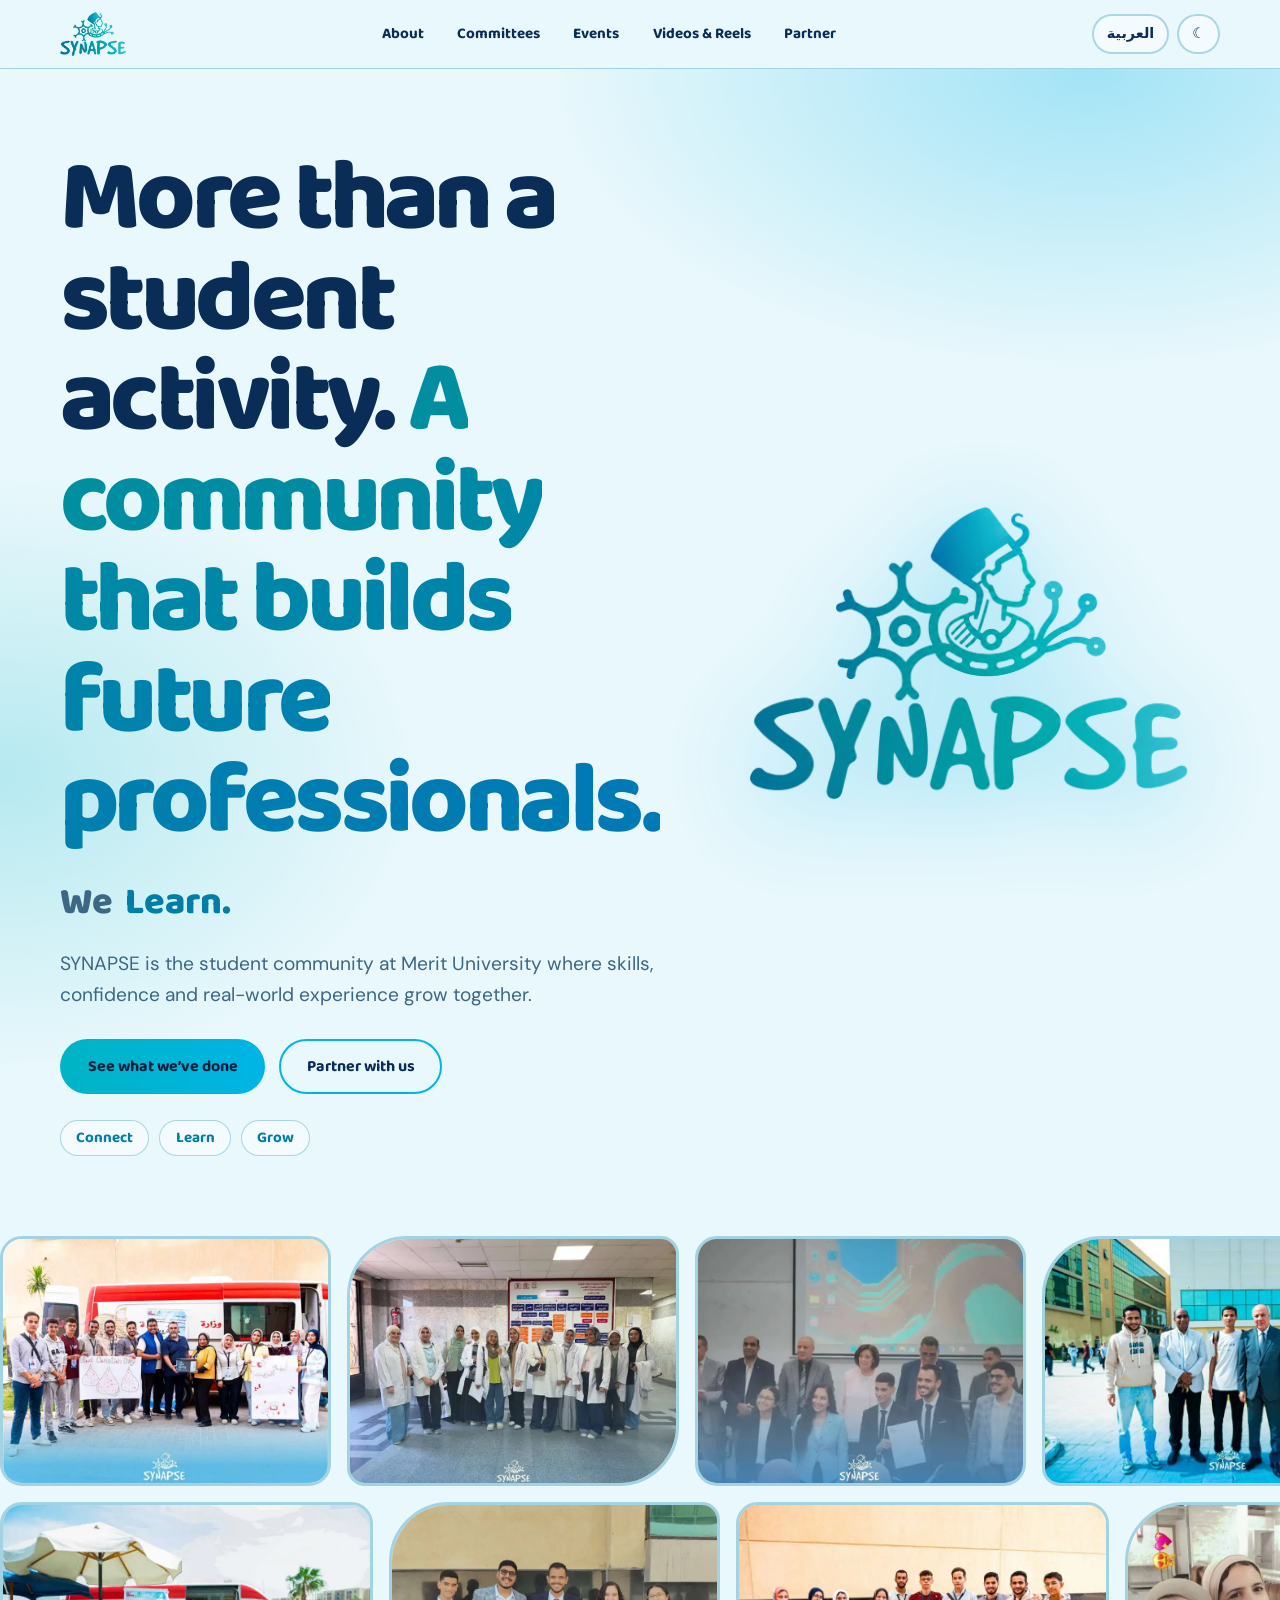
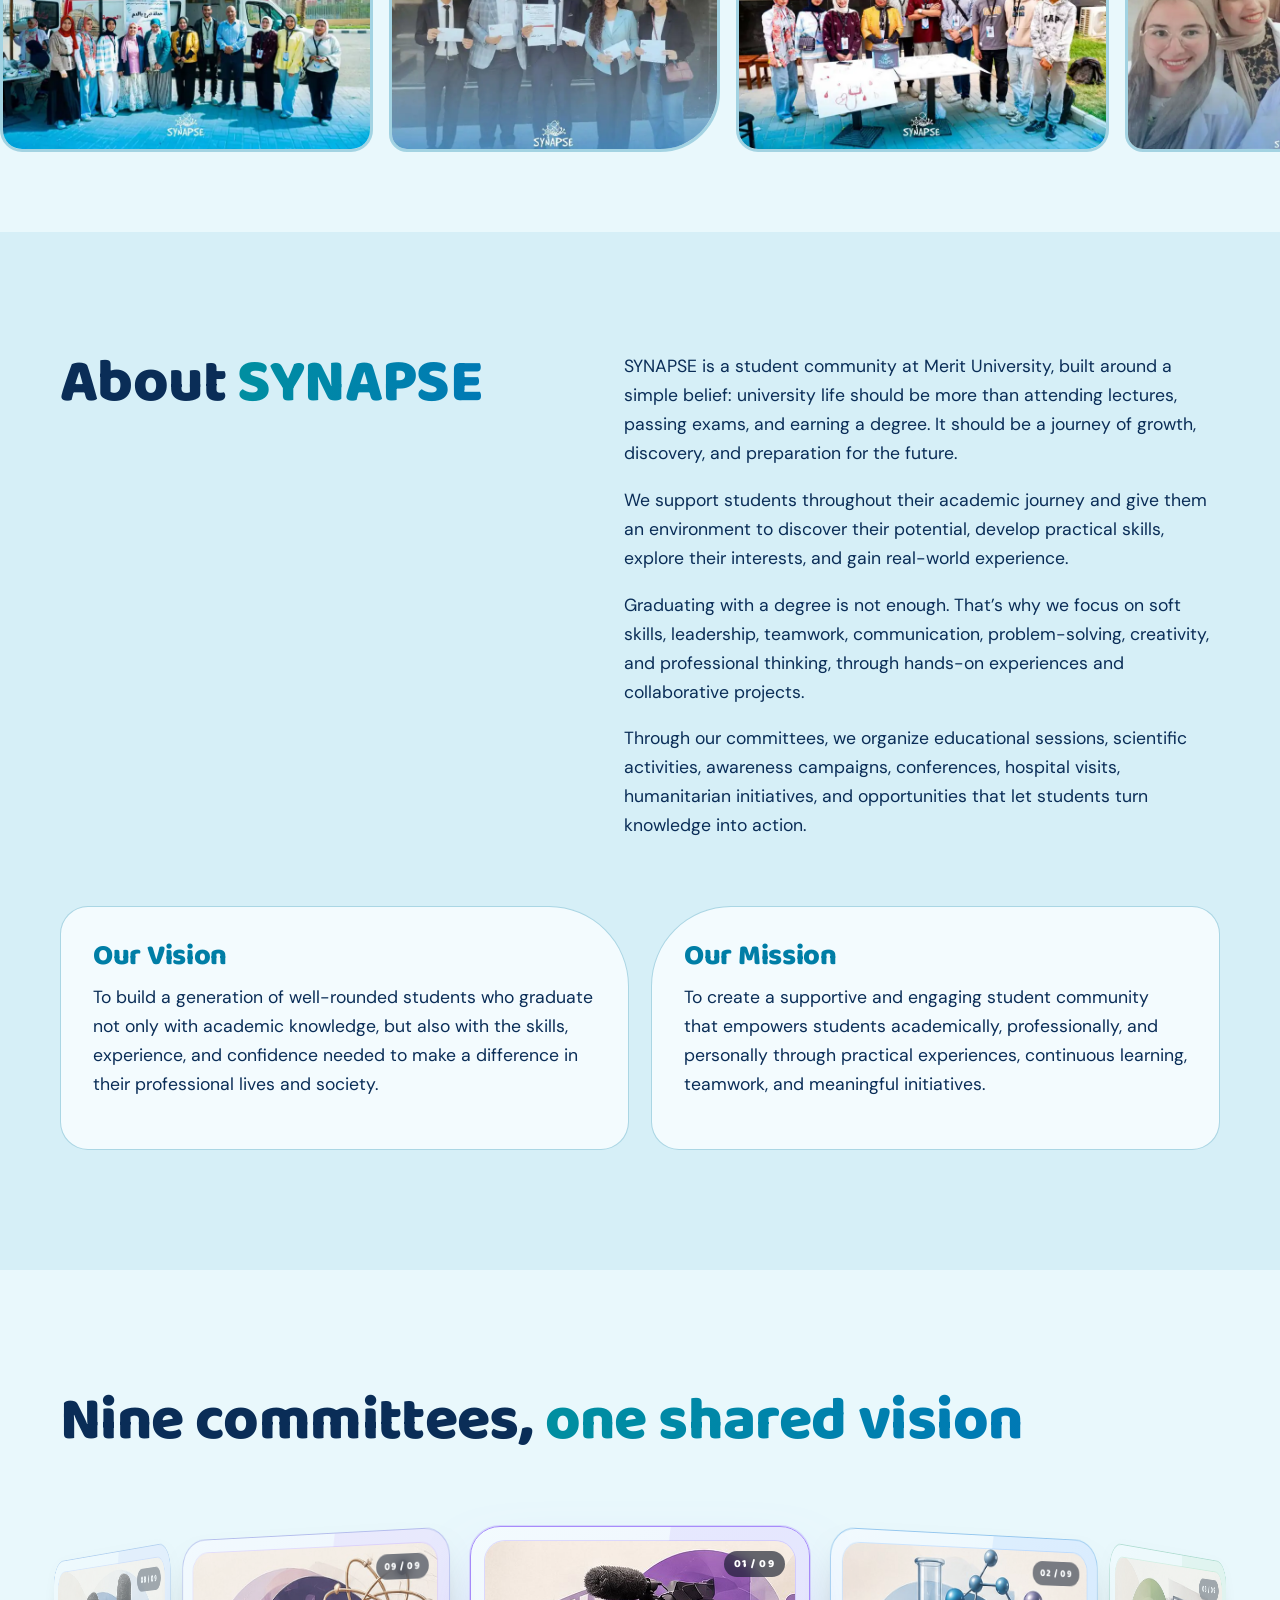
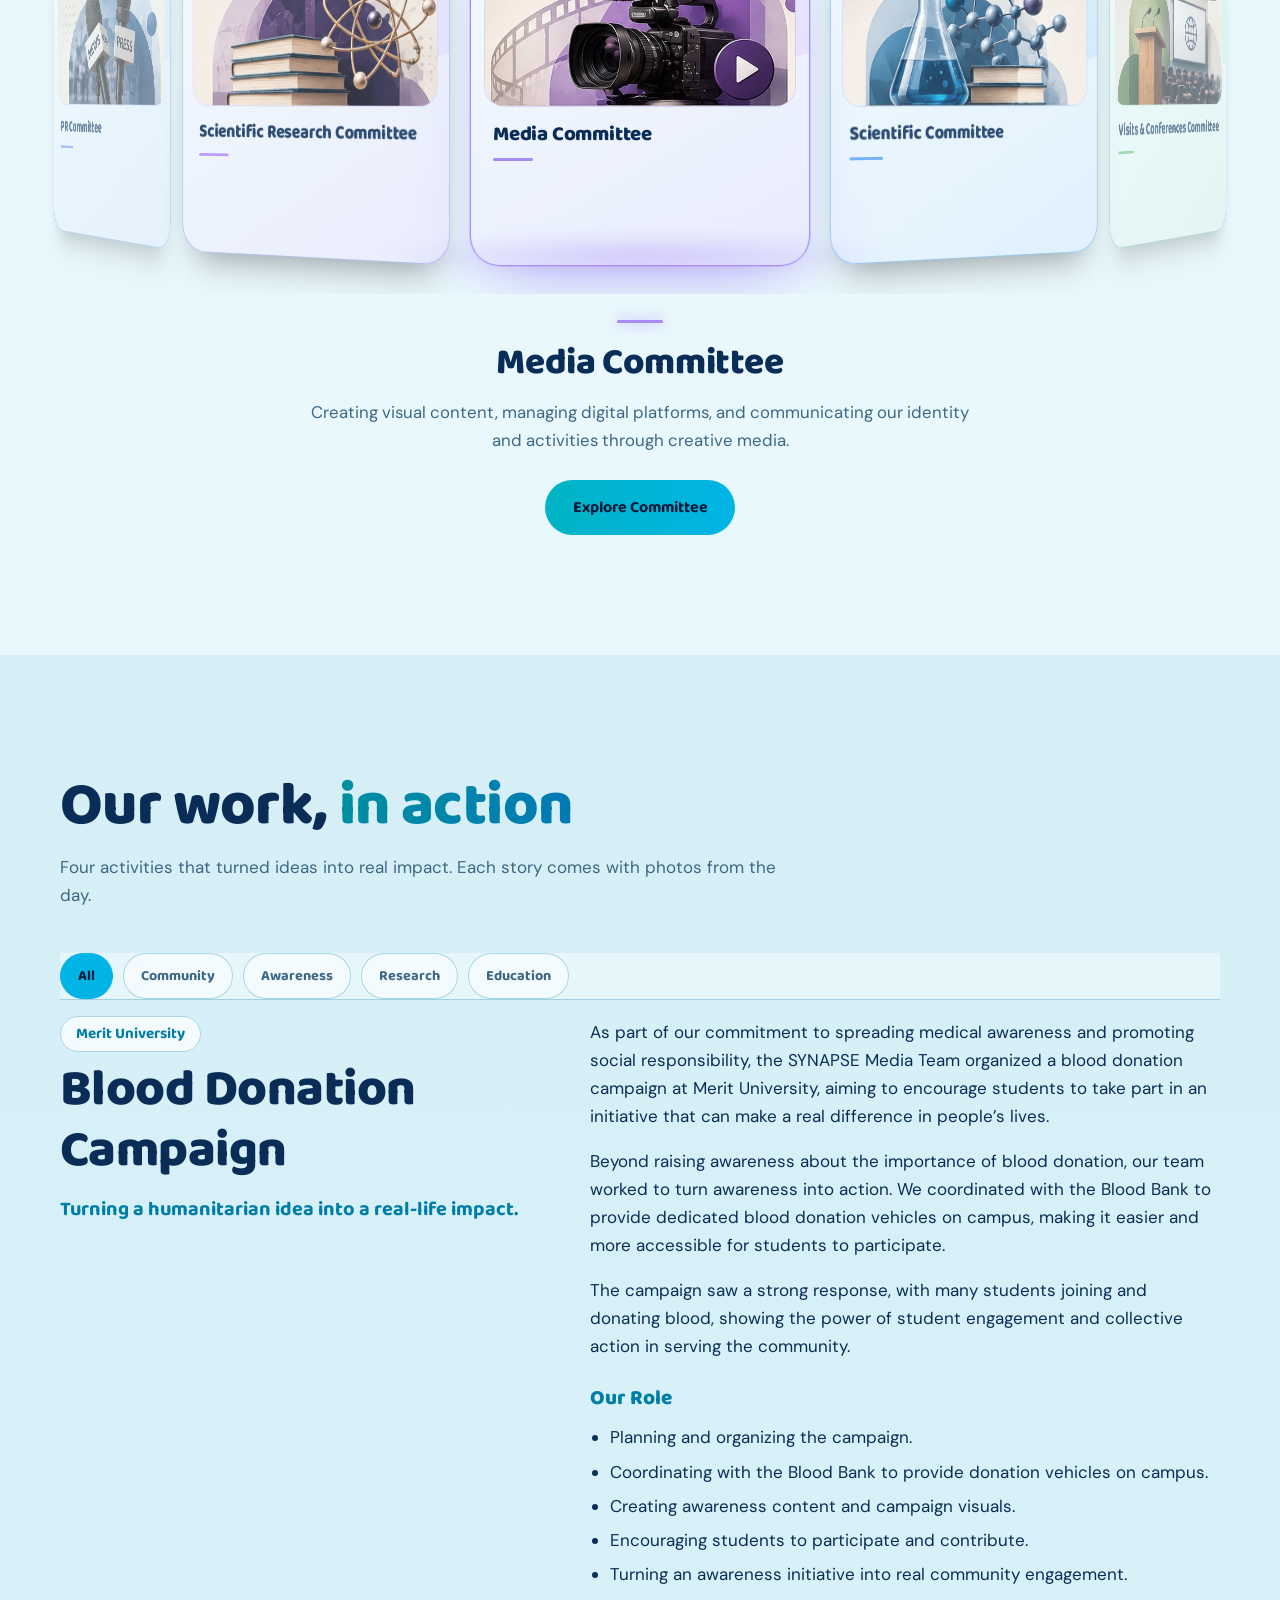
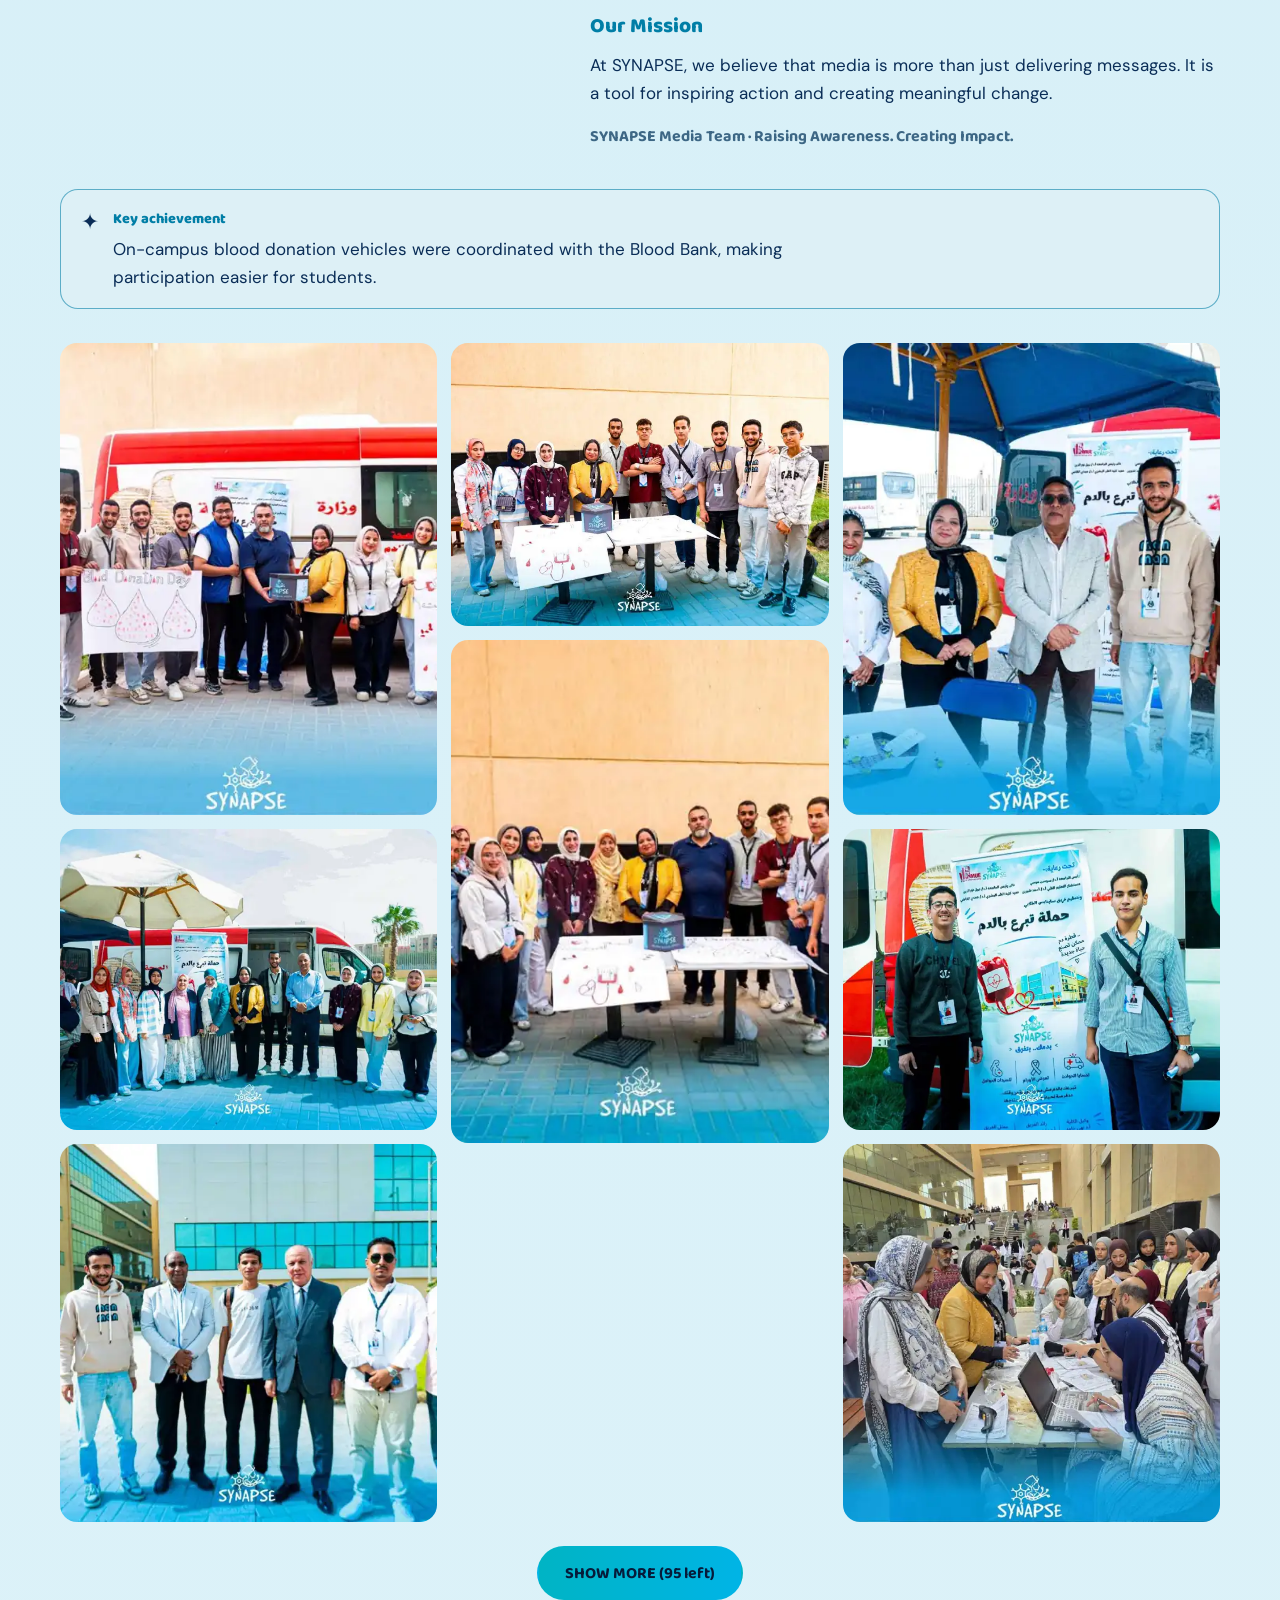
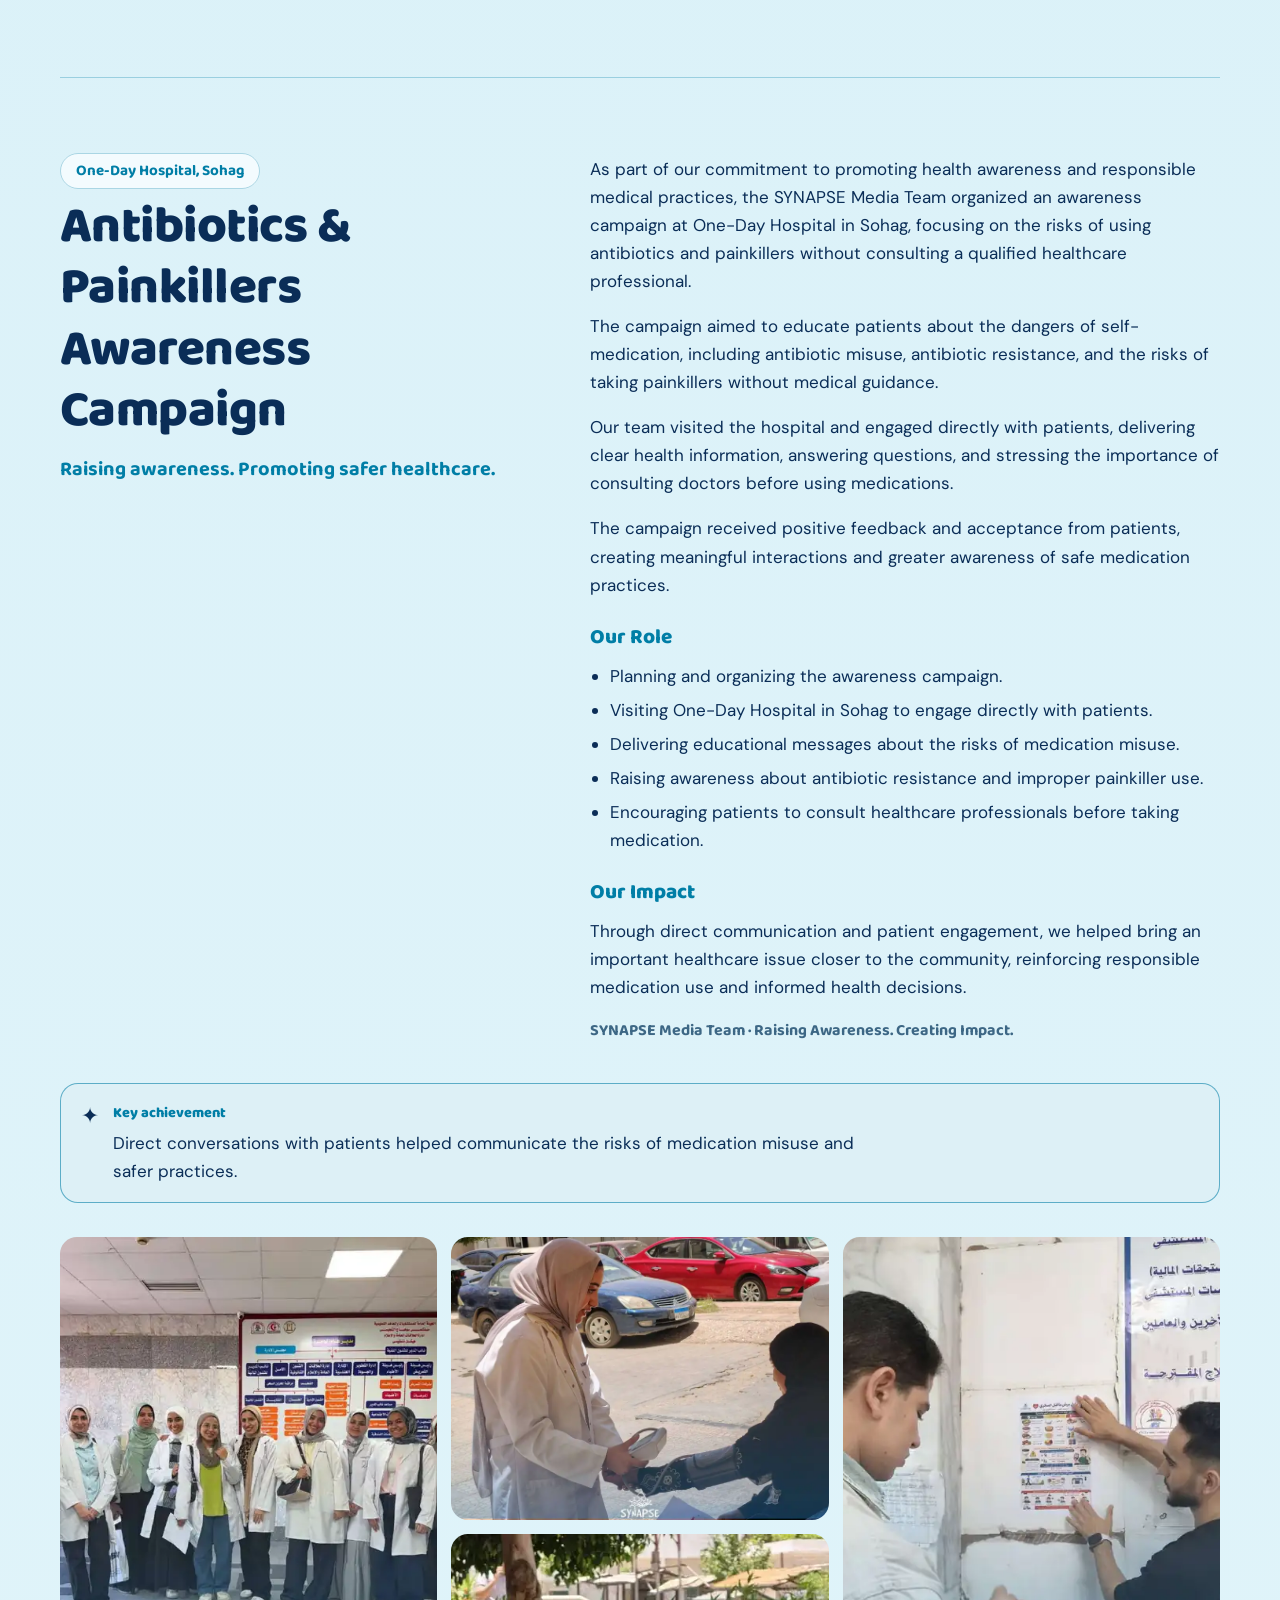
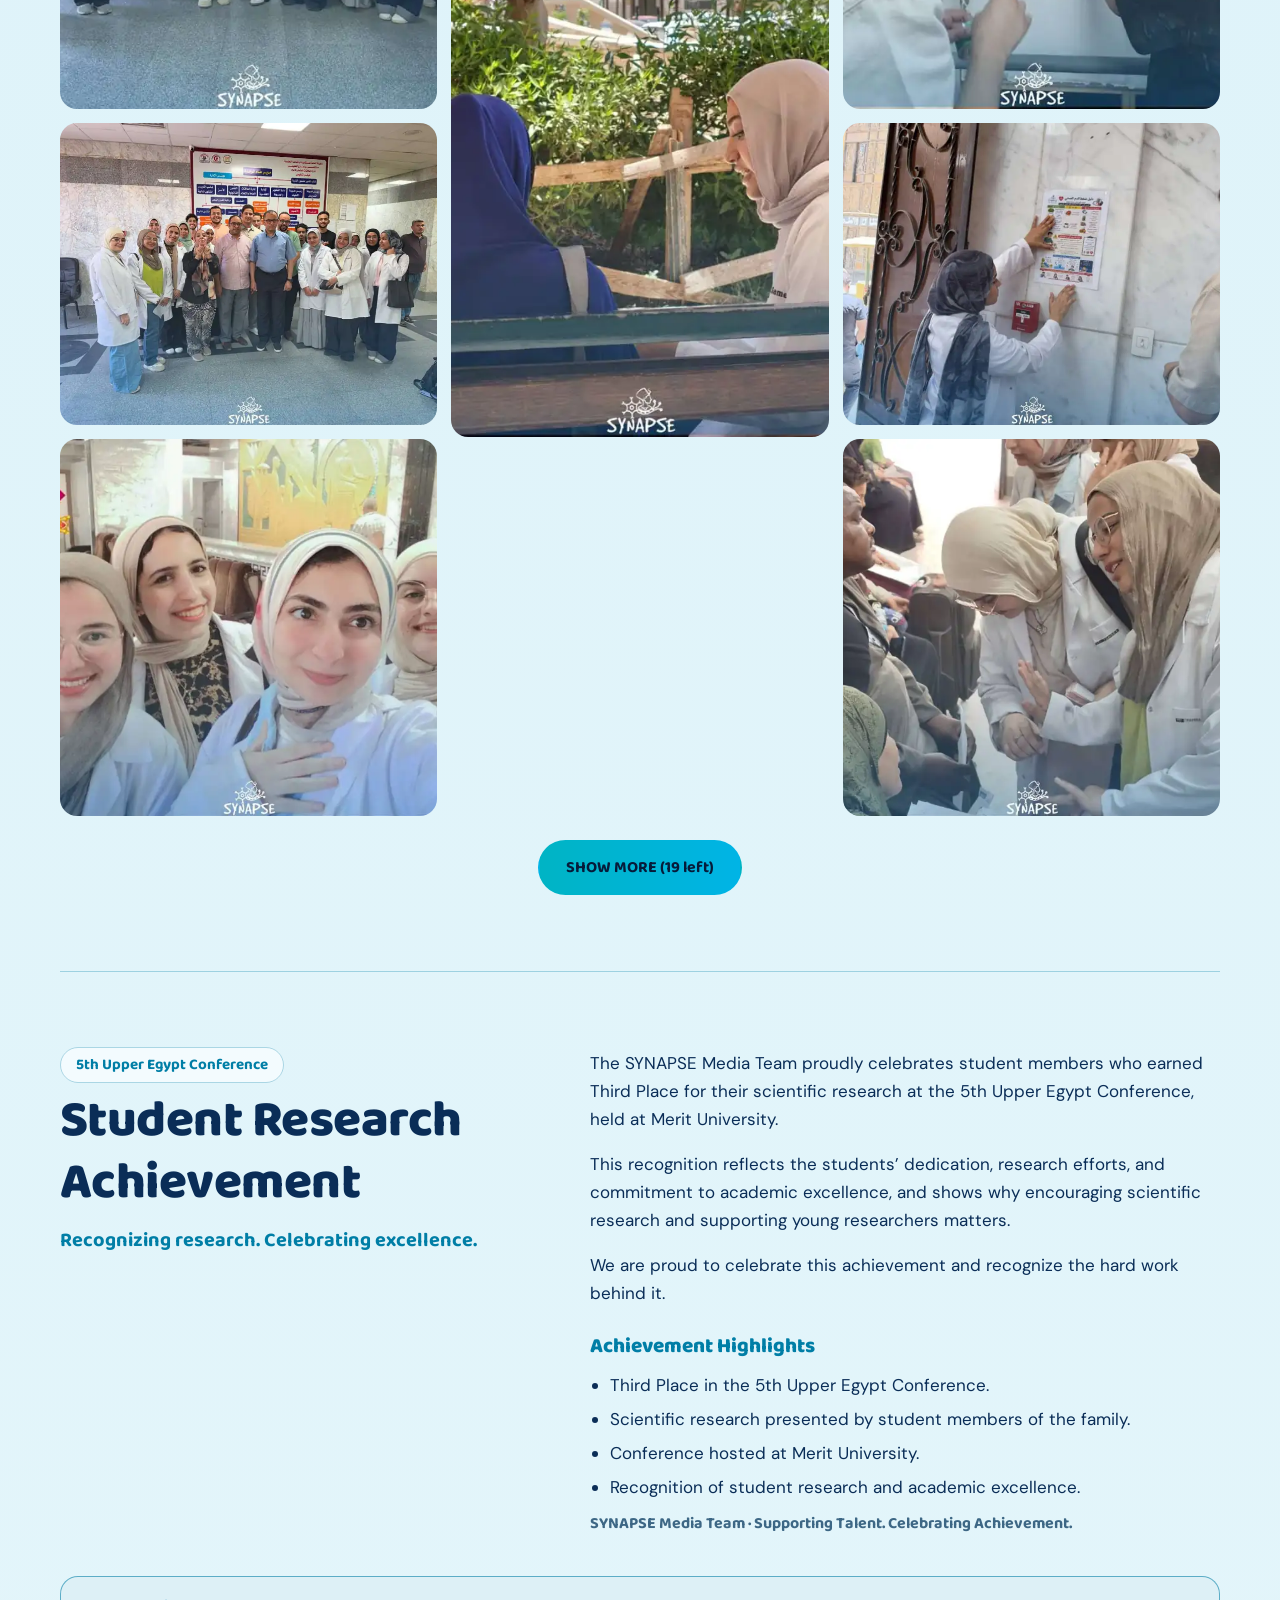
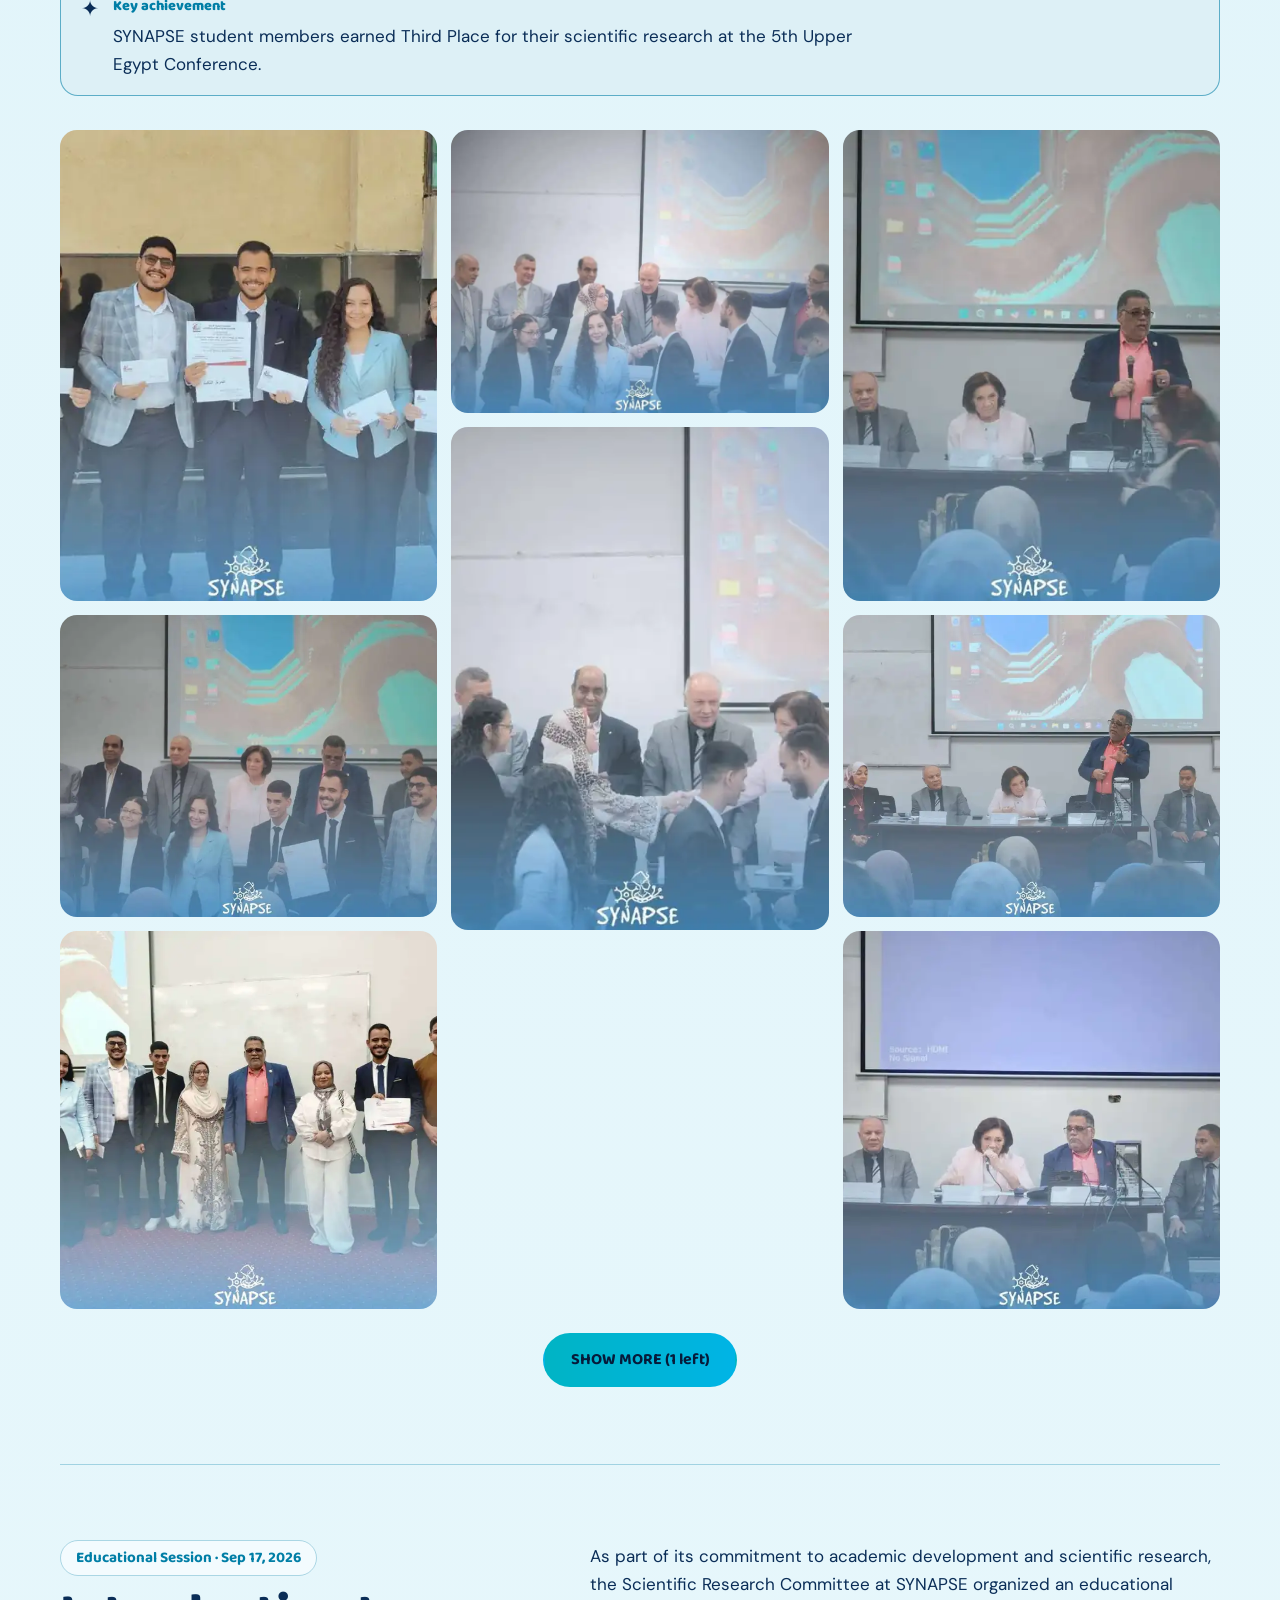
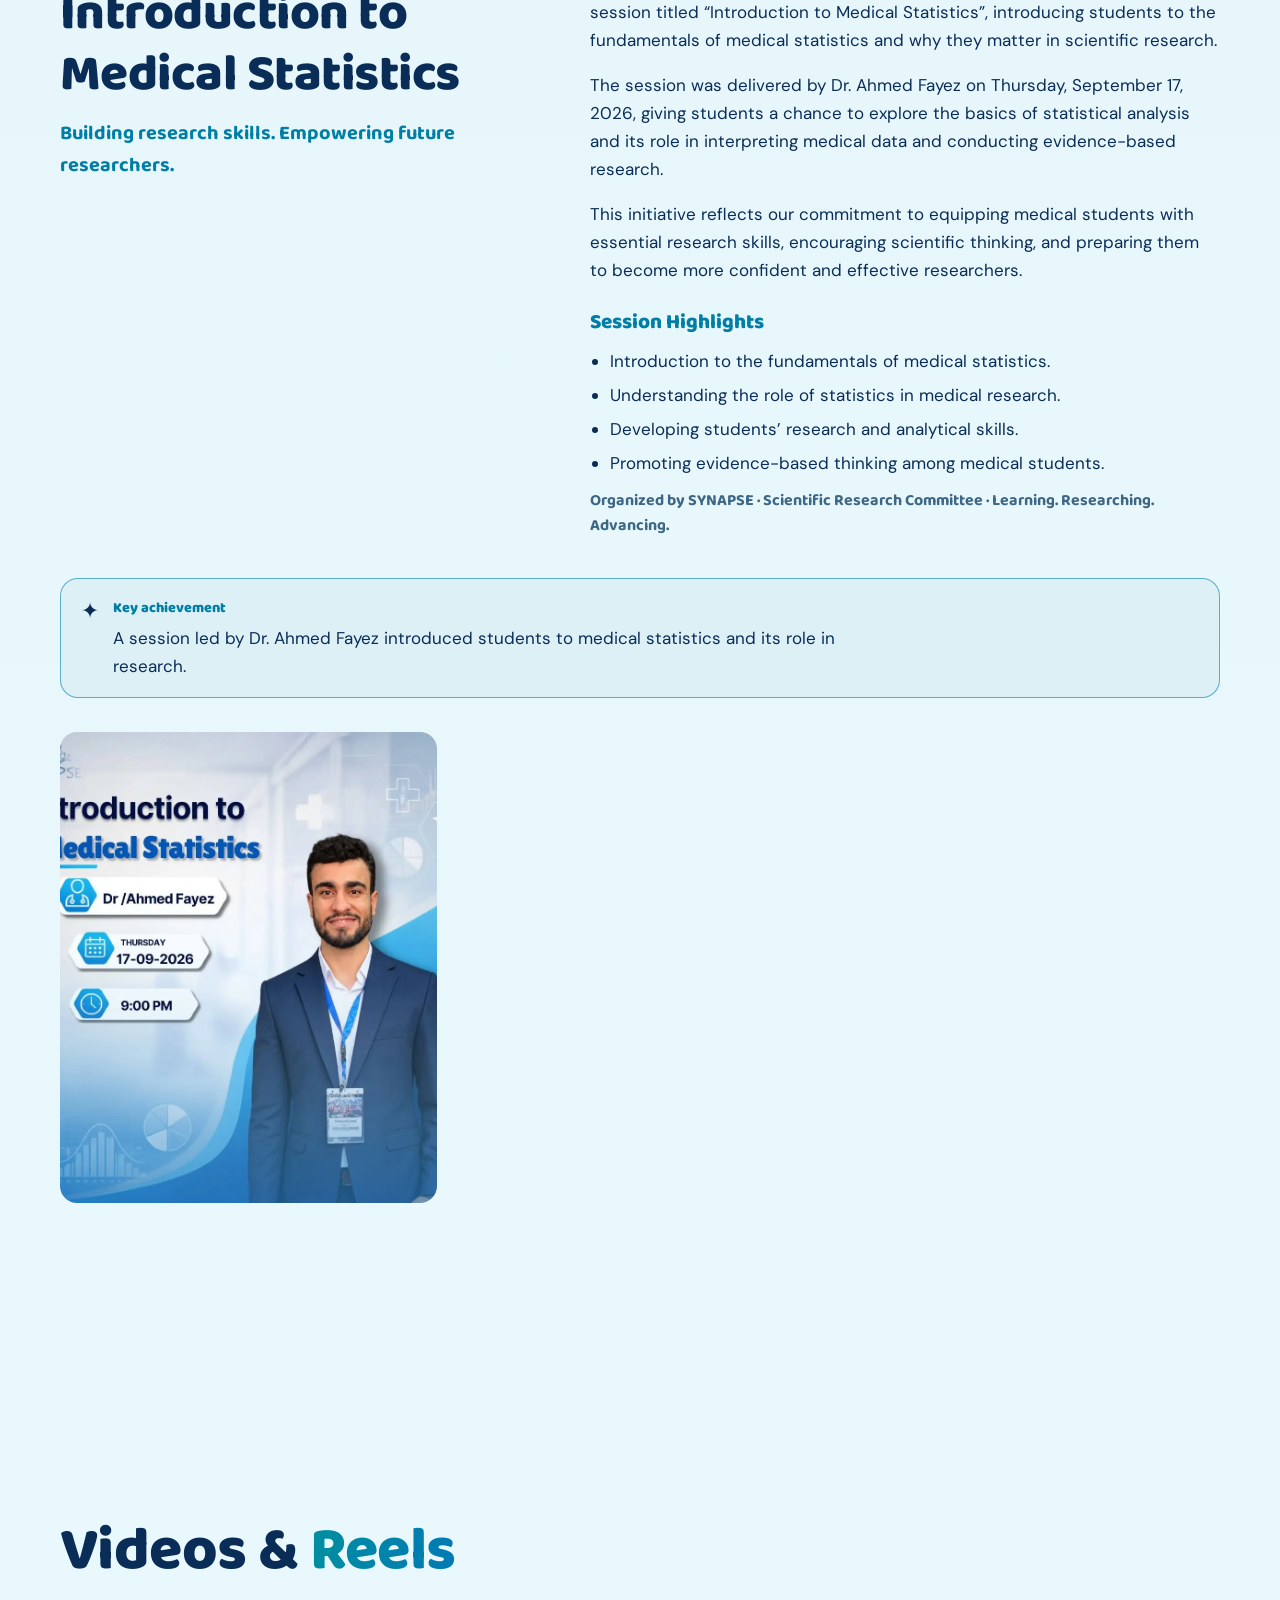
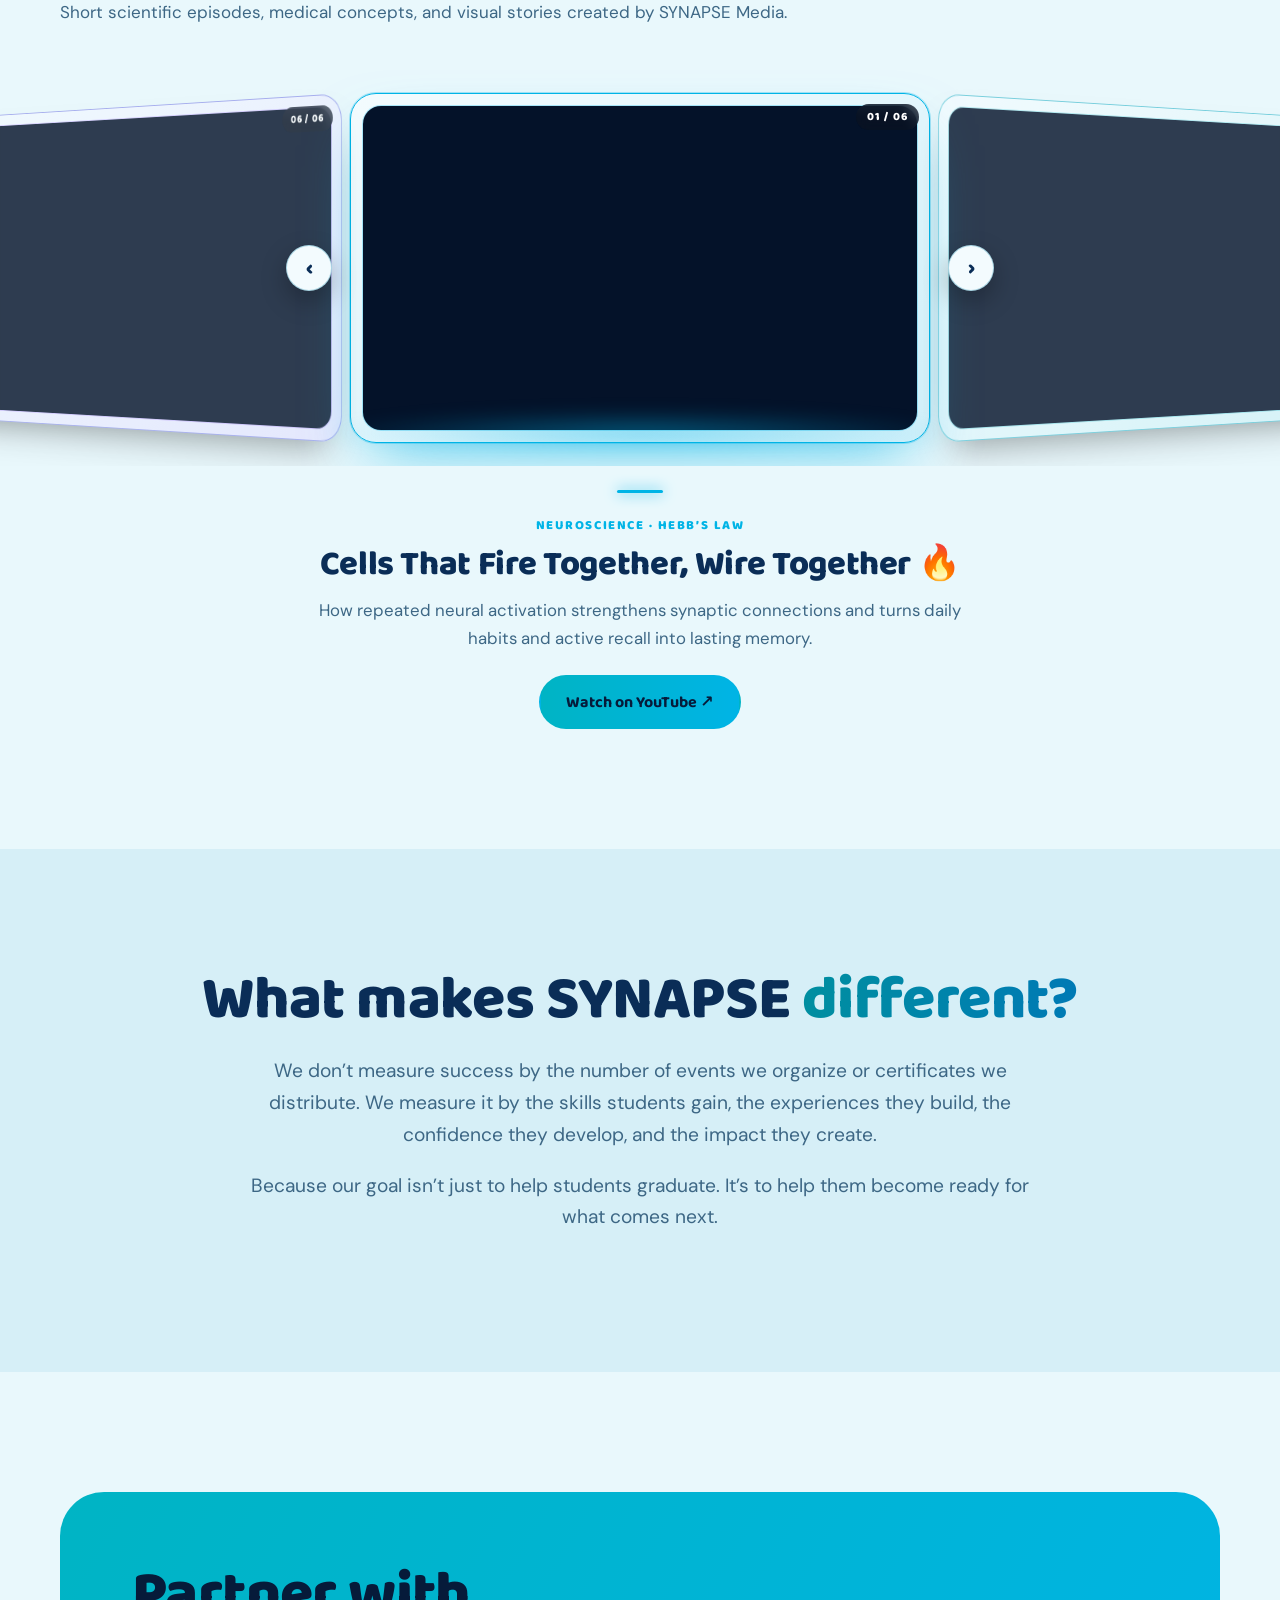
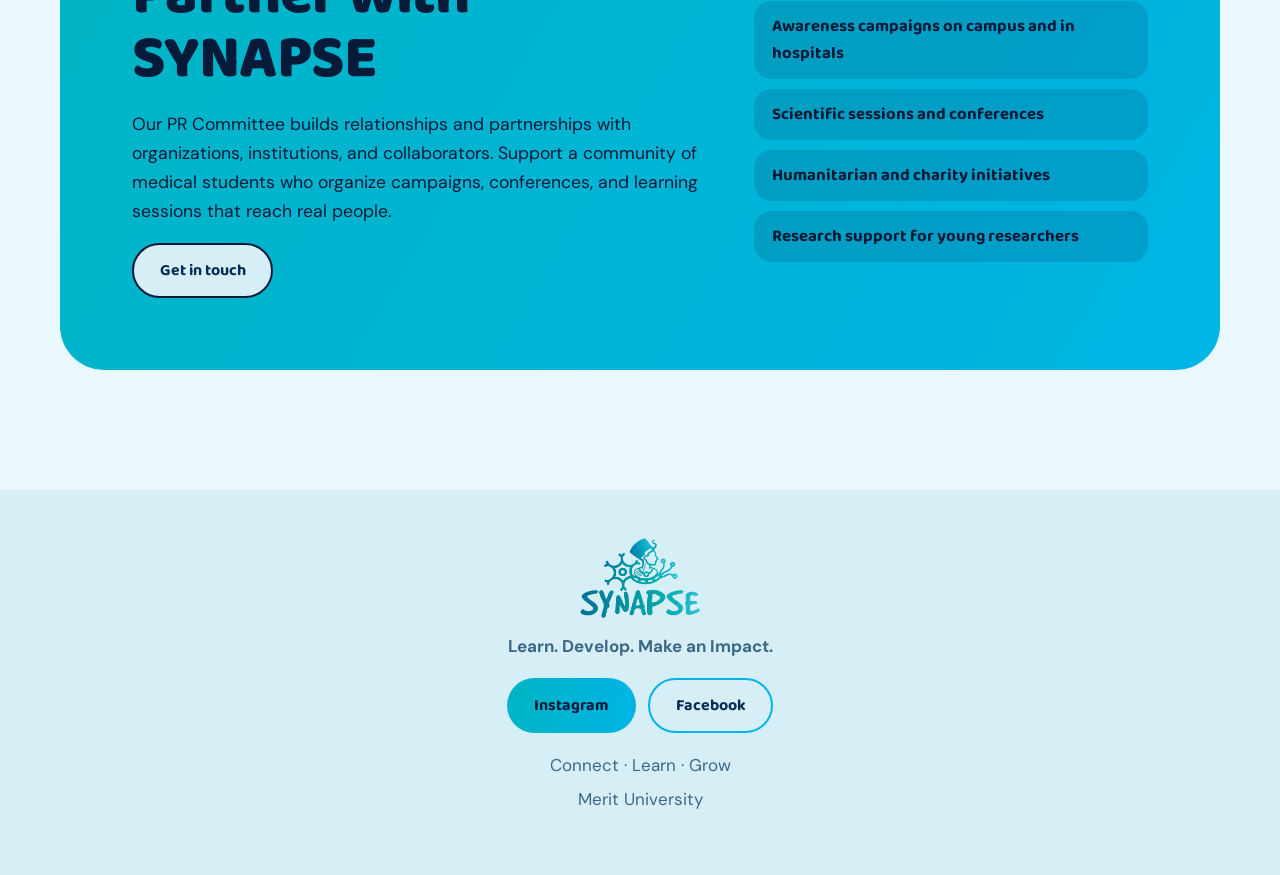
==== index.html @ 95c5e98c "Add files via upload" ====
<!DOCTYPE html>
<html lang="en" dir="ltr">
<head>
<meta charset="utf-8">
<meta name="viewport" content="width=device-width, initial-scale=1, viewport-fit=cover">
<title>SYNAPSE | Student Community, Merit University</title>
<meta name="description" content="SYNAPSE is a student community at Merit University that builds future professionals.">
<link rel="stylesheet" href="https://fonts.googleapis.com/css2?family=Baloo+Bhaijaan+2:wght@500;700;800&family=Tajawal:wght@400;500;700&family=Baloo+2:wght@500;700;800&family=DM+Sans:wght@400;500;700&display=swap">
<style>
html{--navy:#E9F8FC;--deep:#D6EFF7;--card:#F3FBFE;--ink:#0A2D57;--mute:#3D6785;--acc:#007EA6;--g1:#008FA0;--g2:#0079B5;--line:rgba(0,126,166,.3);--navbg:rgba(233,248,252,.88);color-scheme:light}
:root{--cyan:#00B4C4;--blue:#00B4E6;--on:#061B3A;--hf:'Baloo 2','Trebuchet MS',system-ui,sans-serif;--bf:'DM Sans',system-ui,-apple-system,'Segoe UI',sans-serif;box-sizing:border-box;padding-top:env(safe-area-inset-top,0px);padding-bottom:env(safe-area-inset-bottom,0px)}
@media(prefers-color-scheme:dark){:root:not([data-theme="light"]){--navy:#0A2D57;--deep:#061B3A;--card:#0D3868;--ink:#E6F7FC;--mute:#9FC3D6;--acc:#00B4E6;--g1:#00B4C4;--g2:#00B4E6;--line:rgba(0,180,230,.28);--navbg:rgba(6,27,58,.86);color-scheme:dark}}
:root[data-theme="dark"]{--navy:#0A2D57;--deep:#061B3A;--card:#0D3868;--ink:#E6F7FC;--mute:#9FC3D6;--acc:#00B4E6;--g1:#00B4C4;--g2:#00B4E6;--line:rgba(0,180,230,.28);--navbg:rgba(6,27,58,.86);color-scheme:dark}
:root[data-theme="light"]{color-scheme:light}
html[lang=ar]{--hf:'Baloo Bhaijaan 2','Baloo 2',sans-serif;--bf:'Tajawal','DM Sans',sans-serif}
html[lang=ar] .en,html[lang=en] .ar{display:none!important}
.rail{direction:ltr}
.ctl{display:flex;align-items:center;gap:8px}
.pill{border:2px solid var(--line);background:var(--card);color:var(--ink);border-radius:999px;font:700 .9rem var(--hf);padding:.3em .9em;cursor:pointer;min-height:40px}
.burger{display:none;font-size:1.2rem}
.soc{display:flex;gap:12px;justify-content:center;flex-wrap:wrap;margin:18px 0}
body{background:var(--navy)}
*,*::before,*::after{box-sizing:inherit}
html{scroll-behavior:smooth;scroll-padding-top:calc(76px + env(safe-area-inset-top,0px))}
body{margin:0;background:var(--navy);color:var(--ink);font-family:var(--bf);font-size:17px;line-height:1.65;overflow-x:hidden}
img{max-width:100%;display:block}
a{color:inherit}
h1,h2,h3{font-family:var(--hf);line-height:1.05;margin:0;font-weight:800;letter-spacing:-.01em}
h2{font-size:clamp(2.2rem,5.4vw,3.8rem)}
h3{font-size:1.4rem;line-height:1.2}
p{margin:0 0 1em;max-width:62ch}
:focus-visible{outline:3px solid var(--blue);outline-offset:3px;border-radius:8px}
body::before{content:"";position:fixed;inset:0 0 auto;height:env(safe-area-inset-top,0px);background:var(--deep);z-index:60}
.wrap{width:min(1160px,100% - 40px);margin-inline:auto}
section{padding:clamp(64px,10vw,120px) 0;position:relative}
.grad{background:linear-gradient(95deg,var(--g1),var(--g2));-webkit-background-clip:text;background-clip:text;color:transparent}
.btn{display:inline-block;font:700 1rem var(--hf);padding:.8em 1.6em;border-radius:999px;text-decoration:none;border:2px solid var(--blue);transition:transform .2s,background .2s;cursor:pointer;background:none;color:var(--ink)}
.btn.fill{background:linear-gradient(95deg,var(--cyan),var(--blue));border-color:transparent;color:var(--on)}
.btn:hover{transform:translateY(-3px) rotate(-1deg)}
/* nav */
nav{position:sticky;top:env(safe-area-inset-top,0px);z-index:50;background:var(--navbg);backdrop-filter:blur(12px);border-bottom:1px solid var(--line)}
nav .wrap{display:flex;align-items:center;justify-content:space-between;height:68px;gap:16px}
nav img{height:44px;width:auto}
nav ul{display:flex;gap:6px;list-style:none;margin:0;padding:0;overflow-x:auto}
nav li a{display:block;padding:.4em .9em;border-radius:999px;text-decoration:none;font:700 .95rem var(--hf);white-space:nowrap}
nav li a:hover{background:var(--card)}
/* hero */
.hero{padding:clamp(40px,7vw,80px) 0 0;background:radial-gradient(900px 500px at 85% 0,rgba(0,180,230,.3),transparent 60%),radial-gradient(700px 500px at 0 40%,rgba(0,180,196,.22),transparent 60%),var(--navy);overflow:hidden}
.hero .wrap{display:grid;grid-template-columns:1.1fr .9fr;gap:40px;align-items:center}
.hero h1{font-size:clamp(3.15rem,8vw,6.35rem);line-height:.99;letter-spacing:-.045em;max-width:900px;text-wrap:balance}
.hero h1 .grad{display:inline}
.hero-outline{-webkit-text-stroke:1.5px var(--acc);color:transparent}
.hero-kicker{display:inline-flex;align-items:center;gap:10px;margin-bottom:18px;color:var(--acc);font:800 .78rem var(--hf);letter-spacing:.16em}
.hero-kicker::before{content:"";width:28px;height:2px;background:var(--acc);border-radius:4px}
.hero-words{display:flex;align-items:center;gap:12px;margin:24px 0 8px;font:800 clamp(1.5rem,3.3vw,2.35rem) var(--hf);line-height:1.15;min-height:1.35em}
.hero-words-label{color:var(--mute)}
.word-window{height:1.25em;overflow:hidden;color:var(--acc)}
.word-stack{display:flex;flex-direction:column;animation:wordCycle 8s steps(4,end) infinite}
.word-stack span{height:1.25em;display:flex;align-items:center;white-space:nowrap}
@keyframes wordCycle{to{transform:translateY(-5em)}}
.hero .sub{font-size:1.2rem;color:var(--mute);margin:20px 0 28px;max-width:660px}
.hero .cta{display:flex;gap:14px;flex-wrap:wrap}
.hero .logo{width:min(440px,100%);margin-inline:auto;filter:drop-shadow(0 18px 50px rgba(0,180,230,.45))}
.chips{display:flex;gap:10px;flex-wrap:wrap;margin-top:26px}
.chip{background:var(--card);border:1px solid var(--line);border-radius:999px;padding:.35em 1em;font:700 .95rem var(--hf);color:var(--acc)}
.rail{margin-top:clamp(44px,7vw,80px);padding-bottom:clamp(44px,7vw,80px);display:grid;gap:16px}
.track{display:flex;gap:16px;width:max-content;animation:slide 60s linear infinite}
.track.rev{animation-direction:reverse;animation-duration:70s}
.track img{height:clamp(150px,22vw,250px);width:auto;border-radius:22px;border:3px solid var(--line)}
.track img:nth-child(even){border-radius:60px 18px 60px 18px}
@keyframes slide{to{transform:translateX(-50%)}}
/* about */
.two{display:grid;grid-template-columns:.9fr 1.1fr;gap:clamp(28px,6vw,80px);align-items:start}
.about{background:var(--deep)}
.about p{font-size:1.1rem}
.vm{display:grid;grid-template-columns:1fr 1fr;gap:22px;margin-top:48px}
.vm div{border-radius:28px;padding:32px;background:var(--card);border:1px solid var(--line)}
.vm div:first-child{border-radius:28px 80px 28px 28px}.vm div:last-child{border-radius:80px 28px 28px 28px}
.vm h3{color:var(--acc);margin-bottom:10px;font-size:1.8rem}
/* committees — colorful, interactive cards */
.sec-head{margin-bottom:44px}
.sec-head p{color:var(--mute);margin-top:14px}
/* committees — 3D circular carousel */
.cs{--com-accent:var(--cyan);direction:ltr;position:relative}
.cs-stage{position:relative;width:100vw;margin-inline:calc(50% - 50vw);--cw:340px;--ch:340px;height:calc(var(--ch) + 56px);perspective:1500px;overflow:hidden;touch-action:pan-y;user-select:none;-webkit-user-select:none;cursor:grab;outline-offset:-4px}
.cs-stage.drag{cursor:grabbing}
.cs-stage::after{content:"";position:absolute;left:50%;bottom:14px;width:min(70%,520px);height:46px;transform:translateX(-50%);background:radial-gradient(closest-side,color-mix(in srgb,var(--com-accent) 42%,transparent),transparent);filter:blur(8px);pointer-events:none}
#coms{position:absolute;inset:0;transform-style:preserve-3d}
.cs-card{position:absolute;left:50%;top:50%;width:var(--cw);height:var(--ch);margin:calc(var(--ch)/-2) 0 0 calc(var(--cw)/-2);backface-visibility:hidden;will-change:transform,opacity;cursor:pointer}
.cs-card.on{cursor:inherit}
.cs-face{position:relative;isolation:isolate;overflow:hidden;height:100%;display:flex;flex-direction:column;padding:14px;border-radius:30px;background:linear-gradient(150deg,var(--card),color-mix(in srgb,var(--com-accent) 14%,var(--card)));border:1px solid color-mix(in srgb,var(--com-accent) 38%,var(--line));box-shadow:0 22px 40px -20px rgba(0,0,0,.5);transition:transform .35s cubic-bezier(.2,.8,.2,1),box-shadow .35s,border-color .35s}
.cs-face::before{content:"";position:absolute;z-index:-1;width:220px;height:220px;border-radius:50%;inset:-90px -80px auto auto;background:var(--com-accent);opacity:.14}
.cs-card.on .cs-face{border-color:var(--com-accent);box-shadow:0 0 0 1px color-mix(in srgb,var(--com-accent) 30%,transparent),0 30px 64px -22px color-mix(in srgb,var(--com-accent) 60%,transparent)}
@media(hover:hover){.cs-card:not(.on):hover .cs-face{transform:translateY(-8px);border-color:var(--com-accent)}.cs-card.on:hover .cs-face{transform:translateY(-4px)}}
.cs-img{position:relative;display:block;flex:none;aspect-ratio:600/319;border-radius:20px;overflow:hidden;box-shadow:0 0 0 1px color-mix(in srgb,var(--com-accent) 30%,transparent)}
.cs-img img,.cm-img img{display:block;width:100%;height:100%;object-fit:cover;pointer-events:none;-webkit-user-drag:none}
.cs-img .cs-no{position:absolute;top:10px;inset-inline-end:10px;padding:4px 10px;border-radius:99px;background:rgba(10,18,34,.62);color:#fff;font-size:.7rem;-webkit-backdrop-filter:blur(6px);backdrop-filter:blur(6px)}
.cm-img{display:block;aspect-ratio:600/319}
.cm-dlg .x{position:absolute;top:12px;inset-inline-end:12px;float:none;z-index:2;background:rgba(10,18,34,.6);color:#fff;border-radius:50%}
.cs-no{font:800 .82rem var(--hf);letter-spacing:.12em;color:var(--com-accent)}
.cs-face h3{margin:16px 8px 0;font-size:1.28rem;line-height:1.3}.cs-face h3::after{content:"";display:block;width:40px;height:3px;margin-top:10px;border-radius:3px;background:var(--com-accent)}
.cs-info{max-width:660px;margin:26px auto 0;min-height:215px;text-align:center;transition:opacity .17s,transform .17s}
.cs-info.out{opacity:0;transform:translateY(8px)}
.cs-info::before{content:"";display:block;width:46px;height:3px;margin:0 auto 18px;border-radius:4px;background:var(--com-accent);box-shadow:0 0 14px var(--com-accent)}
.cs-info h3{font-size:clamp(1.6rem,3.6vw,2.3rem);margin-bottom:14px}
.cs-info p{margin:0 auto 26px;color:var(--mute);font-size:1.05rem}
html[dir=rtl] .cs-face,html[dir=rtl] .cs-info,html[dir=rtl] .cm-dlg{direction:rtl}
.cm-dlg{width:min(540px,100% - 24px);border:1px solid color-mix(in srgb,var(--com-accent,var(--blue)) 45%,var(--line));box-shadow:0 30px 90px rgba(0,0,0,.6),0 0 70px -24px var(--com-accent,var(--blue))}
.cm-dlg[open]{animation:cmIn .35s cubic-bezier(.2,.8,.2,1)}
@keyframes cmIn{from{opacity:0;transform:translateY(18px) scale(.96)}}
.cm-txt{padding:22px 34px 36px}
.cm-txt .cs-no{display:block;margin:0 0 8px}
.cm-body h3{font-size:clamp(1.6rem,4vw,2.1rem);margin-bottom:14px}
.cm-body p{margin:0 0 26px;color:var(--mute);font-size:1.05rem}
@media(max-width:860px){.cs-stage{--cw:300px;--ch:308px}}
@media(max-width:600px){.cs-stage{--cw:min(72vw,270px);--ch:296px;perspective:1100px}.cs-face{padding:12px}.cs-face h3{font-size:1.18rem}.cs-info{min-height:265px;margin-top:20px}.cm-txt{padding:18px 22px 28px}}
@media(prefers-reduced-motion:reduce){.cs-face,.cs-arrow,.cs-dot,.cs-info{transition:none}.cm-dlg[open]{animation:none}}
/* events */
dialog{border:0;padding:0;background:var(--deep);color:var(--ink);width:min(980px,100% - 24px);max-height:92vh;border-radius:30px;overflow:auto;box-shadow:0 30px 90px rgba(0,0,0,.6)}
dialog::backdrop{background:rgba(3,12,30,.8);backdrop-filter:blur(4px)}
.x{position:sticky;top:0;float:right;margin:12px;z-index:3;width:44px;height:44px;border-radius:50%;border:0;background:var(--blue);color:var(--on);font:800 1.3rem var(--hf);cursor:pointer}
.event-filters{display:flex;flex-wrap:wrap;gap:10px;margin:0 0 18px}
.filter-btn{border:1px solid var(--line);background:var(--card);color:var(--mute);border-radius:999px;padding:10px 17px;font:700 .9rem var(--hf);cursor:pointer;transition:background .25s,color .25s,border-color .25s,transform .25s}
.filter-btn:hover{transform:translateY(-2px);border-color:var(--blue)}
.filter-btn.active{background:var(--blue);border-color:var(--blue);color:var(--on)}
.gal{margin-top:34px;columns:3 220px;column-gap:14px}
.gal button{display:block;width:100%;padding:0;margin:0 0 14px;border:0;background:none;cursor:zoom-in;border-radius:17px;overflow:hidden;break-inside:avoid;position:relative}
.gal img{display:block;width:100%;height:auto;min-height:150px;object-fit:cover;transition:transform .55s cubic-bezier(.2,.8,.2,1),filter .4s}
.gal button:nth-child(5n+1) img{aspect-ratio:4/5}
.gal button:nth-child(5n+2) img{aspect-ratio:5/4}
.gal button:nth-child(5n+3) img{aspect-ratio:1/1}
.gal button:nth-child(5n+4) img{aspect-ratio:4/3}
.gal button:nth-child(5n) img{aspect-ratio:3/4}
.gal button::after{content:'↗';position:absolute;inset:auto 12px 12px auto;width:36px;height:36px;display:grid;place-items:center;border-radius:50%;background:rgba(3,12,30,.72);color:#fff;opacity:0;transform:translateY(6px);transition:opacity .3s,transform .3s}
.gal button:hover img{transform:scale(1.055);filter:saturate(1.12)}
.gal button:hover::after,.gal button:focus-visible::after{opacity:1;transform:translateY(0)}
.event.is-filtered-out{display:none}
.event-highlight{display:flex;align-items:flex-start;gap:14px;margin-top:24px;padding:17px 20px;border:1px solid color-mix(in srgb,var(--acc) 40%,var(--line));border-radius:18px;background:color-mix(in srgb,var(--acc) 9%,var(--card))}
.event-highlight .spark{font-size:1.35rem;line-height:1.4}
.event-highlight strong{display:block;color:var(--acc);font:800 .9rem var(--hf);margin-bottom:4px}
.event-highlight p{margin:0;color:var(--ink);line-height:1.65}
.event-video{margin-top:22px;position:relative;overflow:hidden;border-radius:20px;background:#07172b}
.event-video video{display:block;width:100%;max-height:440px;object-fit:cover}
.lb{background:#030c1e;width:100%;max-width:none;max-height:100vh;height:100%;border-radius:0}
.lb .stage{height:100%;display:grid;place-items:center;padding:56px 12px}
.lb img{max-height:88vh;max-width:100%;border-radius:14px}
.lb .nav{position:fixed;top:50%;width:48px;height:48px;border-radius:50%;border:0;background:var(--blue);color:var(--on);font:800 1.4rem var(--hf);cursor:pointer;z-index:4}
.event{padding:clamp(44px,6vw,80px) 0;border-top:1px solid var(--line)}
.event:first-of-type{border-top:0;padding-top:0}
.ev-top{display:grid;grid-template-columns:.85fr 1.15fr;gap:clamp(24px,5vw,64px);align-items:start}
.ev-top h3{font-size:clamp(2rem,4.6vw,3.2rem);margin:14px 0 10px}
.tl{font:700 1.25rem var(--hf);color:var(--acc)}
.ev-top h4{font:800 1.3rem var(--hf);color:var(--acc);margin:22px 0 8px}
.ev-top ul{padding-inline-start:1.2em;margin:0 0 10px}.ev-top li{margin-bottom:6px}
.by{font:700 1rem var(--hf);color:var(--mute)}
.gal{margin-top:34px}
.mw{text-align:center;margin-top:24px}
@media(max-width:640px){.gal{columns:2 145px;column-gap:10px}.gal button{margin-bottom:10px}.event-filters{gap:7px}.filter-btn{padding:9px 13px;font-size:.82rem}.event-highlight{padding:14px}}
.num{font:800 .95rem var(--hf);color:var(--mute);margin-top:34px}
.events{background:linear-gradient(180deg,var(--deep),var(--navy))}
/* diff + partner */
.diff{background:var(--deep);text-align:center}
.diff h2,.diff p{margin-inline:auto}
.diff p{font-size:1.2rem;color:var(--mute)}
.partner{background:linear-gradient(120deg,var(--cyan),var(--blue));color:var(--on);border-radius:44px;padding:clamp(32px,6vw,72px);display:grid;grid-template-columns:1.2fr .8fr;gap:30px;align-items:center}
.partner p{font-size:1.1rem}
.partner .btn{border-color:var(--on);color:var(--ink);background:var(--deep)}
.partner ul{list-style:none;padding:0;margin:0;display:grid;gap:10px}
.partner li{background:rgba(6,27,58,.14);border-radius:18px;padding:12px 18px;font:700 1.05rem var(--hf)}
footer{background:var(--deep);padding:48px 0 56px;text-align:center}
footer img{height:80px;margin:0 auto 14px}
footer p{margin:0 auto 6px;color:var(--mute)}
@media(max-width:860px){.hero .wrap,.two,.vm,.partner,.ev-top{grid-template-columns:1fr}.hero .logo{width:min(300px,80%);order:-1}.hero h1{font-size:clamp(2.8rem,12vw,4.4rem)}.hero-words{margin-top:20px}nav ul{display:none}nav ul.open{display:flex;flex-direction:column;position:absolute;top:100%;inset-inline:0;background:var(--navbg);padding:12px 20px;backdrop-filter:blur(12px)}.burger{display:inline-block}nav .wrap{position:relative}}
@media(prefers-reduced-motion:reduce){.track,.word-stack{animation:none}.word-stack{transform:translateY(0)}.word-window .word-stack span:not(:first-child){display:none}.rail{overflow-x:auto}html{scroll-behavior:auto}}

/* videos & reels — 3D showcase matching committees */
.videos-sec{background:var(--navy);overflow:hidden}
.vs{--vid-accent:var(--acc);direction:ltr;position:relative}
.vs-stage{position:relative;width:100vw;margin-inline:calc(50% - 50vw);--vw:min(580px,84vw);--vh:calc(var(--vw) * 9 / 16 + 24px);height:calc(var(--vh) + 46px);perspective:1500px;overflow:hidden;touch-action:pan-y;user-select:none;-webkit-user-select:none;cursor:grab;outline-offset:-4px}
.vs-stage.drag{cursor:grabbing}
.vs-stage::after{content:"";position:absolute;left:50%;bottom:10px;width:min(74%,640px);height:46px;transform:translateX(-50%);background:radial-gradient(closest-side,color-mix(in srgb,var(--vid-accent) 42%,transparent),transparent);filter:blur(8px);pointer-events:none}
#vids{position:absolute;inset:0;transform-style:preserve-3d}
.vs-card{position:absolute;left:50%;top:50%;width:var(--vw);height:var(--vh);margin:calc(var(--vh)/-2) 0 0 calc(var(--vw)/-2);backface-visibility:hidden;will-change:transform,opacity;cursor:pointer}
.vs-card.on{cursor:default}
.vs-face{position:relative;isolation:isolate;overflow:hidden;height:100%;display:flex;flex-direction:column;padding:12px;border-radius:26px;background:linear-gradient(150deg,var(--card),color-mix(in srgb,var(--vid-accent) 14%,var(--card)));border:1px solid color-mix(in srgb,var(--vid-accent) 38%,var(--line));box-shadow:0 22px 40px -20px rgba(0,0,0,.5);transition:transform .35s cubic-bezier(.2,.8,.2,1),box-shadow .35s,border-color .35s}
.vs-card.on .vs-face{border-color:var(--vid-accent);box-shadow:0 0 0 1px color-mix(in srgb,var(--vid-accent) 30%,transparent),0 30px 64px -22px color-mix(in srgb,var(--vid-accent) 60%,transparent)}
@media(hover:hover){.vs-card:not(.on):hover .vs-face{transform:translateY(-8px);border-color:var(--vid-accent)}}
.vs-frame{position:relative;width:100%;height:100%;border-radius:18px;overflow:hidden;background:#041229;box-shadow:0 0 0 1px color-mix(in srgb,var(--vid-accent) 30%,transparent)}
.vs-frame iframe{position:absolute;inset:0;width:100%;height:100%;border:0}
.vs-card:not(.on) .vs-frame iframe{pointer-events:none}
.vs-badge{position:absolute;top:10px;inset-inline-end:10px;z-index:2;padding:4px 11px;border-radius:99px;background:rgba(10,18,34,.72);color:#fff;font:800 .72rem var(--hf);letter-spacing:.1em;-webkit-backdrop-filter:blur(6px);backdrop-filter:blur(6px);pointer-events:none}
.vs-nav{position:absolute;top:50%;transform:translateY(-50%);z-index:120;width:46px;height:46px;border-radius:50%;border:1px solid var(--line);background:var(--card);color:var(--ink);font:800 1.35rem var(--hf);cursor:pointer;display:grid;place-items:center;box-shadow:0 10px 26px rgba(0,0,0,.28);transition:transform .2s,border-color .2s,background .2s}
.vs-nav:hover{border-color:var(--vid-accent);background:var(--vid-accent);color:var(--on);transform:translateY(-50%) scale(1.07)}
.vs-nav.prev{left:max(12px,calc(50% - var(--vw)/2 - 64px))}
.vs-nav.next{right:max(12px,calc(50% - var(--vw)/2 - 64px))}
.vs-info{max-width:680px;margin:24px auto 0;min-height:190px;text-align:center;transition:opacity .17s,transform .17s}
.vs-info.out{opacity:0;transform:translateY(8px)}
.vs-info::before{content:"";display:block;width:46px;height:3px;margin:0 auto 16px;border-radius:4px;background:var(--vid-accent);box-shadow:0 0 14px var(--vid-accent)}
.vs-tag{display:inline-block;margin-bottom:8px;font:800 .8rem var(--hf);letter-spacing:.12em;text-transform:uppercase;color:var(--vid-accent)}
.vs-info h3{font-size:clamp(1.5rem,3.4vw,2.15rem);margin-bottom:12px}
.vs-info p{margin:0 auto 22px;color:var(--mute);font-size:1.05rem}
.vs-actions{display:flex;gap:12px;justify-content:center;flex-wrap:wrap}
html[dir=rtl] .vs-info{direction:rtl}
@media(max-width:720px){.vs-stage{--vw:min(88vw,460px);perspective:1100px}.vs-face{padding:8px;border-radius:20px}.vs-frame{border-radius:14px}.vs-nav{width:38px;height:38px;font-size:1.1rem}.vs-nav.prev{left:8px}.vs-nav.next{right:8px}}

</style>
</head>
<body>
<nav><div class="wrap"><a href="#top"><img class="lg" alt="SYNAPSE"></a>
<ul id="menu"><li><a href="#about"><span class="en">About</span><span class="ar">من نحن</span></a></li><li><a href="#committees"><span class="en">Committees</span><span class="ar">اللجان</span></a></li><li><a href="#events"><span class="en">Events</span><span class="ar">الفعاليات</span></a></li><li><a href="#videos"><span class="en">Videos &amp; Reels</span><span class="ar">الفيديوهات والريلز</span></a></li><li><a href="#partner"><span class="en">Partner</span><span class="ar">الشراكات</span></a></li></ul>
<div class="ctl"><button class="pill" id="lang"><span class="en">العربية</span><span class="ar">English</span></button><button class="pill" id="theme" aria-label="Toggle dark and light mode"></button><button class="pill burger" id="bg" aria-label="Menu">☰</button></div></div></nav>
<header class="hero" id="top"><div class="wrap"><div>

<h1><span class="en">More than a student activity. <span class="grad">A community that builds future professionals.</span></span><span class="ar">أكثر من مجرد <span class="hero-outline">نشاط طلابي.</span> <span class="grad">مجتمع يصنع محترفي المستقبل.</span></span></h1>
<div class="hero-words" aria-label="Learn, Lead, Create, Impact">
  <span class="hero-words-label"><span class="en">We</span><span class="ar">نتعلّم،</span></span>
  <span class="word-window en" aria-hidden="true"><span class="word-stack"><span>Learn.</span><span>Lead.</span><span>Create.</span><span>Impact.</span></span></span>
  <span class="word-window ar" aria-hidden="true"><span class="word-stack"><span>نقود.</span><span>نبدع.</span><span>نؤثر.</span><span>نتطور.</span></span></span>
</div>
<p class="sub"><span class="en">SYNAPSE is the student community at Merit University where skills, confidence and real-world experience grow together.</span><span class="ar">SYNAPSE هو المجتمع الطلابي في جامعة ميريت، حيث تنمو المهارات والثقة والخبرة العملية معًا.</span></p>
<div class="cta"><a class="btn fill" href="#events"><span class="en">See what we’ve done</span><span class="ar">شاهد أعمالنا</span></a><a class="btn" href="#partner"><span class="en">Partner with us</span><span class="ar">كن شريكًا</span></a></div>
<div class="chips"><span class="chip"><span class="en">Connect</span><span class="ar">تواصل</span></span><span class="chip"><span class="en">Learn</span><span class="ar">تعلّم</span></span><span class="chip"><span class="en">Grow</span><span class="ar">انمُ</span></span></div></div>
<img class="logo lg" alt="SYNAPSE logo"></div>
<div class="rail" aria-label="Photos from SYNAPSE activities"><div class="track" id="t1"></div><div class="track rev" id="t2"></div></div></header>
<section class="about" id="about"><div class="wrap"><div class="two">
<h2><span class="en">About <span class="grad">SYNAPSE</span></span><span class="ar">عن <span class="grad">SYNAPSE</span></span></h2><div>
<p><span class="en">SYNAPSE is a student community at Merit University, built around a simple belief: university life should be more than attending lectures, passing exams, and earning a degree. It should be a journey of growth, discovery, and preparation for the future.</span><span class="ar">SYNAPSE مجتمع طلابي في جامعة ميريت، قائم على فكرة بسيطة: الحياة الجامعية يجب أن تكون أكثر من حضور المحاضرات واجتياز الامتحانات والحصول على شهادة. يجب أن تكون رحلة نمو واكتشاف واستعداد للمستقبل.</span></p>
<p><span class="en">We support students throughout their academic journey and give them an environment to discover their potential, develop practical skills, explore their interests, and gain real-world experience.</span><span class="ar">ندعم الطلاب طوال رحلتهم الأكاديمية، ونوفر بيئة يكتشفون فيها إمكاناتهم، ويطورون مهاراتهم العملية، ويستكشفون اهتماماتهم، ويكتسبون خبرة حقيقية.</span></p>
<p><span class="en">Graduating with a degree is not enough. That’s why we focus on soft skills, leadership, teamwork, communication, problem-solving, creativity, and professional thinking, through hands-on experiences and collaborative projects.</span><span class="ar">التخرج بشهادة وحدها لا يكفي. لذلك نركّز على المهارات الشخصية والقيادة والعمل الجماعي والتواصل وحل المشكلات والإبداع والتفكير المهني، من خلال تجارب عملية ومشاريع تعاونية.</span></p>
<p><span class="en">Through our committees, we organize educational sessions, scientific activities, awareness campaigns, conferences, hospital visits, humanitarian initiatives, and opportunities that let students turn knowledge into action.</span><span class="ar">ومن خلال لجاننا، ننظم جلسات تعليمية وأنشطة علمية وحملات توعية ومؤتمرات وزيارات للمستشفيات ومبادرات إنسانية، وفرصًا تتيح للطلاب تحويل المعرفة إلى عمل.</span></p></div></div>
<div class="vm"><div><h3><span class="en">Our Vision</span><span class="ar">رؤيتنا</span></h3><p><span class="en">To build a generation of well-rounded students who graduate not only with academic knowledge, but also with the skills, experience, and confidence needed to make a difference in their professional lives and society.</span><span class="ar">بناء جيل متكامل من الطلاب يتخرجون ليس بالمعرفة الأكاديمية فقط، بل بالمهارات والخبرة والثقة اللازمة لإحداث فرق في حياتهم المهنية وفي المجتمع.</span></p></div>
<div><h3><span class="en">Our Mission</span><span class="ar">رسالتنا</span></h3><p><span class="en">To create a supportive and engaging student community that empowers students academically, professionally, and personally through practical experiences, continuous learning, teamwork, and meaningful initiatives.</span><span class="ar">إنشاء مجتمع طلابي داعم وجذاب يمكّن الطلاب أكاديميًا ومهنيًا وشخصيًا من خلال الخبرات العملية والتعلم المستمر والعمل الجماعي والمبادرات الهادفة.</span></p></div></div></div></section>
<section id="committees"><div class="wrap"><div class="sec-head"><h2><span class="en">Nine committees, <span class="grad">one shared vision</span></span><span class="ar">تسع لجان، <span class="grad">رؤية واحدة</span></span></h2></div>
<div class="cs" id="cs"><div class="cs-stage" id="csStage" tabindex="0" role="group" aria-roledescription="carousel" aria-label="Committees"><div id="coms"></div></div>
<div class="cs-info" id="csInfo" aria-live="polite"><h3 id="csName"></h3><p id="csDesc"></p><button class="btn fill" id="csExplore" type="button"><span class="en">Explore Committee</span><span class="ar">اكتشف اللجنة</span></button></div></div>
<dialog class="cm-dlg" id="comDlg" aria-labelledby="cmTitle"><button class="x" id="cmx" type="button" aria-label="Close">×</button><div class="cm-body" id="cmBody"></div></dialog></div></section>
<section class="events" id="events"><div class="wrap"><div class="sec-head"><h2><span class="en">Our work, <span class="grad">in action</span></span><span class="ar">أعمالنا، <span class="grad">على أرض الواقع</span></span></h2><p><span class="en">Four activities that turned ideas into real impact. Each story comes with photos from the day.</span><span class="ar">أربعة أنشطة حوّلت الأفكار إلى أثر حقيقي. كل قصة معها صور من اليوم.</span></p></div>
<nav class="event-filters" id="eventFilters" aria-label="Filter events">
<button class="filter-btn active" data-filter="all"><span class="en">All</span><span class="ar">الكل</span></button>
<button class="filter-btn" data-filter="community"><span class="en">Community</span><span class="ar">مجتمعي</span></button>
<button class="filter-btn" data-filter="awareness"><span class="en">Awareness</span><span class="ar">توعية</span></button>
<button class="filter-btn" data-filter="research"><span class="en">Research</span><span class="ar">بحث علمي</span></button>
<button class="filter-btn" data-filter="education"><span class="en">Education</span><span class="ar">تعليمي</span></button>
</nav><div id="evs"></div></div></section>
<section class="videos-sec" id="videos"><div class="wrap"><div class="sec-head"><h2><span class="en">Videos &amp; <span class="grad">Reels</span></span><span class="ar">الفيديوهات <span class="grad">والريلز</span></span></h2><p><span class="en">Short scientific episodes, medical concepts, and visual stories created by SYNAPSE Media.</span><span class="ar">حلقات علمية قصيرة ومفاهيم طبية وقصص مرئية من إنتاج فريق ميديا SYNAPSE.</span></p></div>
<div class="vs" id="vs"><div class="vs-stage" id="vsStage" tabindex="0" role="group" aria-roledescription="carousel" aria-label="Videos and Reels"><button class="vs-nav prev" id="vsPrev" type="button" aria-label="Previous video">‹</button><div id="vids"></div><button class="vs-nav next" id="vsNext" type="button" aria-label="Next video">›</button></div>
<div class="vs-info" id="vsInfo" aria-live="polite"><span class="vs-tag" id="vsTag"></span><h3 id="vsTitle"></h3><p id="vsDesc"></p><div class="vs-actions"><a class="btn fill" id="vsYtLink" href="https://youtube.com/shorts/yu3nl-_dNNY" target="_blank" rel="noopener"><span class="en">Watch on YouTube ↗</span><span class="ar">شاهد على YouTube ↗</span></a></div></div></div></div></section>
<section class="diff"><div class="wrap"><h2><span class="en">What makes SYNAPSE <span class="grad">different?</span></span><span class="ar">ما الذي يميز SYNAPSE؟</span></h2>
<p style="margin-top:22px"><span class="en">We don’t measure success by the number of events we organize or certificates we distribute. We measure it by the skills students gain, the experiences they build, the confidence they develop, and the impact they create.</span><span class="ar">لا نقيس النجاح بعدد الفعاليات التي ننظمها أو الشهادات التي نوزعها، بل بالمهارات التي يكتسبها الطلاب، والخبرات التي يبنونها، والثقة التي يطورونها، والأثر الذي يصنعونه.</span></p>
<p><span class="en">Because our goal isn’t just to help students graduate. It’s to help them become ready for what comes next.</span><span class="ar">لأن هدفنا ليس أن يتخرج الطلاب فحسب، بل أن يصبحوا جاهزين لما هو قادم.</span></p></div></section>
<section id="partner"><div class="wrap"><div class="partner"><div><h2><span class="en">Partner with SYNAPSE</span><span class="ar">كن شريكًا مع SYNAPSE</span></h2>
<p style="margin-top:18px"><span class="en">Our PR Committee builds relationships and partnerships with organizations, institutions, and collaborators. Support a community of medical students who organize campaigns, conferences, and learning sessions that reach real people.</span><span class="ar">تبني لجنة العلاقات العامة لدينا علاقات وشراكات مع المؤسسات والجهات والمتعاونين. ادعم مجتمعًا من طلاب الطب ينظمون حملات ومؤتمرات وجلسات تعلم تصل إلى الناس فعلًا.</span></p><a class="btn" href="#contact"><span class="en">Get in touch</span><span class="ar">تواصل معنا</span></a></div>
<ul><li><span class="en">Awareness campaigns on campus and in hospitals</span><span class="ar">حملات توعية داخل الجامعة والمستشفيات</span></li><li><span class="en">Scientific sessions and conferences</span><span class="ar">جلسات علمية ومؤتمرات</span></li><li><span class="en">Humanitarian and charity initiatives</span><span class="ar">مبادرات إنسانية وخيرية</span></li><li><span class="en">Research support for young researchers</span><span class="ar">دعم الباحثين الشباب</span></li></ul></div></div></section>
<footer id="contact"><div class="wrap"><img class="lg" alt="SYNAPSE"><p><strong><span class="en">Learn. Develop. Make an Impact.</span><span class="ar">تعلّم. طوّر. اصنع أثرًا.</span></strong></p>
<div class="soc"><a class="btn fill" href="https://www.instagram.com/synapse436/" target="_blank" rel="noopener">Instagram</a><a class="btn" href="https://www.facebook.com/profile.php?id=61589118422532&locale=ar_AR" target="_blank" rel="noopener">Facebook</a></div>
<p><span class="en">Connect · Learn · Grow</span><span class="ar">تواصل · تعلّم · انمُ</span></p><p><span class="en">Merit University</span><span class="ar">جامعة ميريت</span></p></div></footer>
<dialog id="lb" class="lb"><button class="x" id="lbx" aria-label="Close photo">×</button><button class="nav" id="lbp" style="left:12px" aria-label="Previous photo">‹</button><button class="nav" id="lbn" style="right:12px" aria-label="Next photo">›</button><div class="stage"><img id="lbi" alt=""></div></dialog>
<script>
const IMGS={"b0": "[data-uri]", "b1": "[data-uri]", "b2": "[data-uri]", "b3": "[data-uri]", "b4": "[data-uri]", "b5": "[data-uri]", "b6": "[data-uri]", "b7": "[data-uri]", "b8": "[data-uri]", "b9": "[data-uri]", "b10": "[data-uri]", "b11": "[data-uri]", "b12": "[data-uri]", "b13": "[data-uri]", "b14": "[data-uri]", "b15": "[data-uri]", "b16": "[data-uri]", "b17": "[data-uri]", "b18": "[data-uri]", "b19": "[data-uri]", "b20": "[data-uri]", "b21": "[data-uri]", "b22": "[data-uri]", "b23": "[data-uri]", "b24": "[data-uri]", "b25": "[data-uri]", "b26": "[data-uri]", "b27": "[data-uri]", "b28": "[data-uri]", "b29": "[data-uri]", "b30": "[data-uri]", "b31": "[data-uri]", "b32": "[data-uri]", "b33": "[data-uri]", "b34": "[data-uri]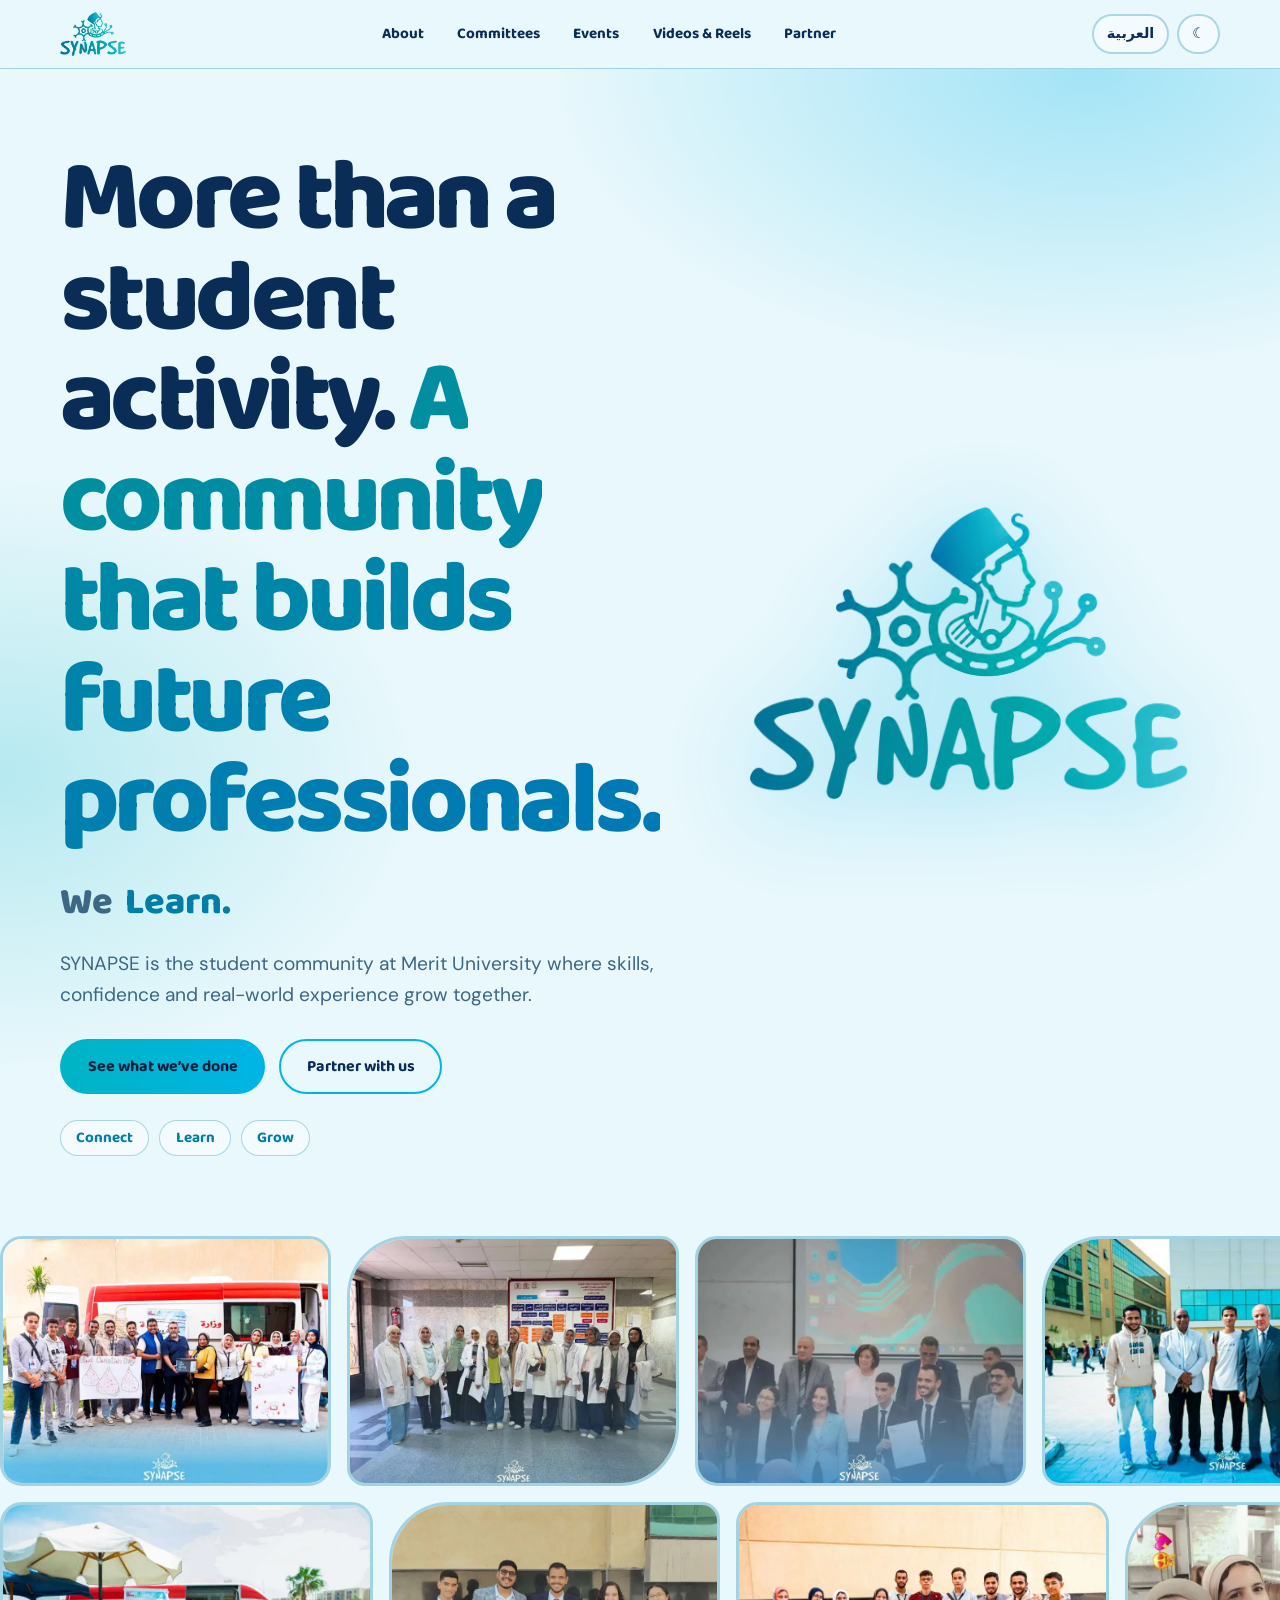
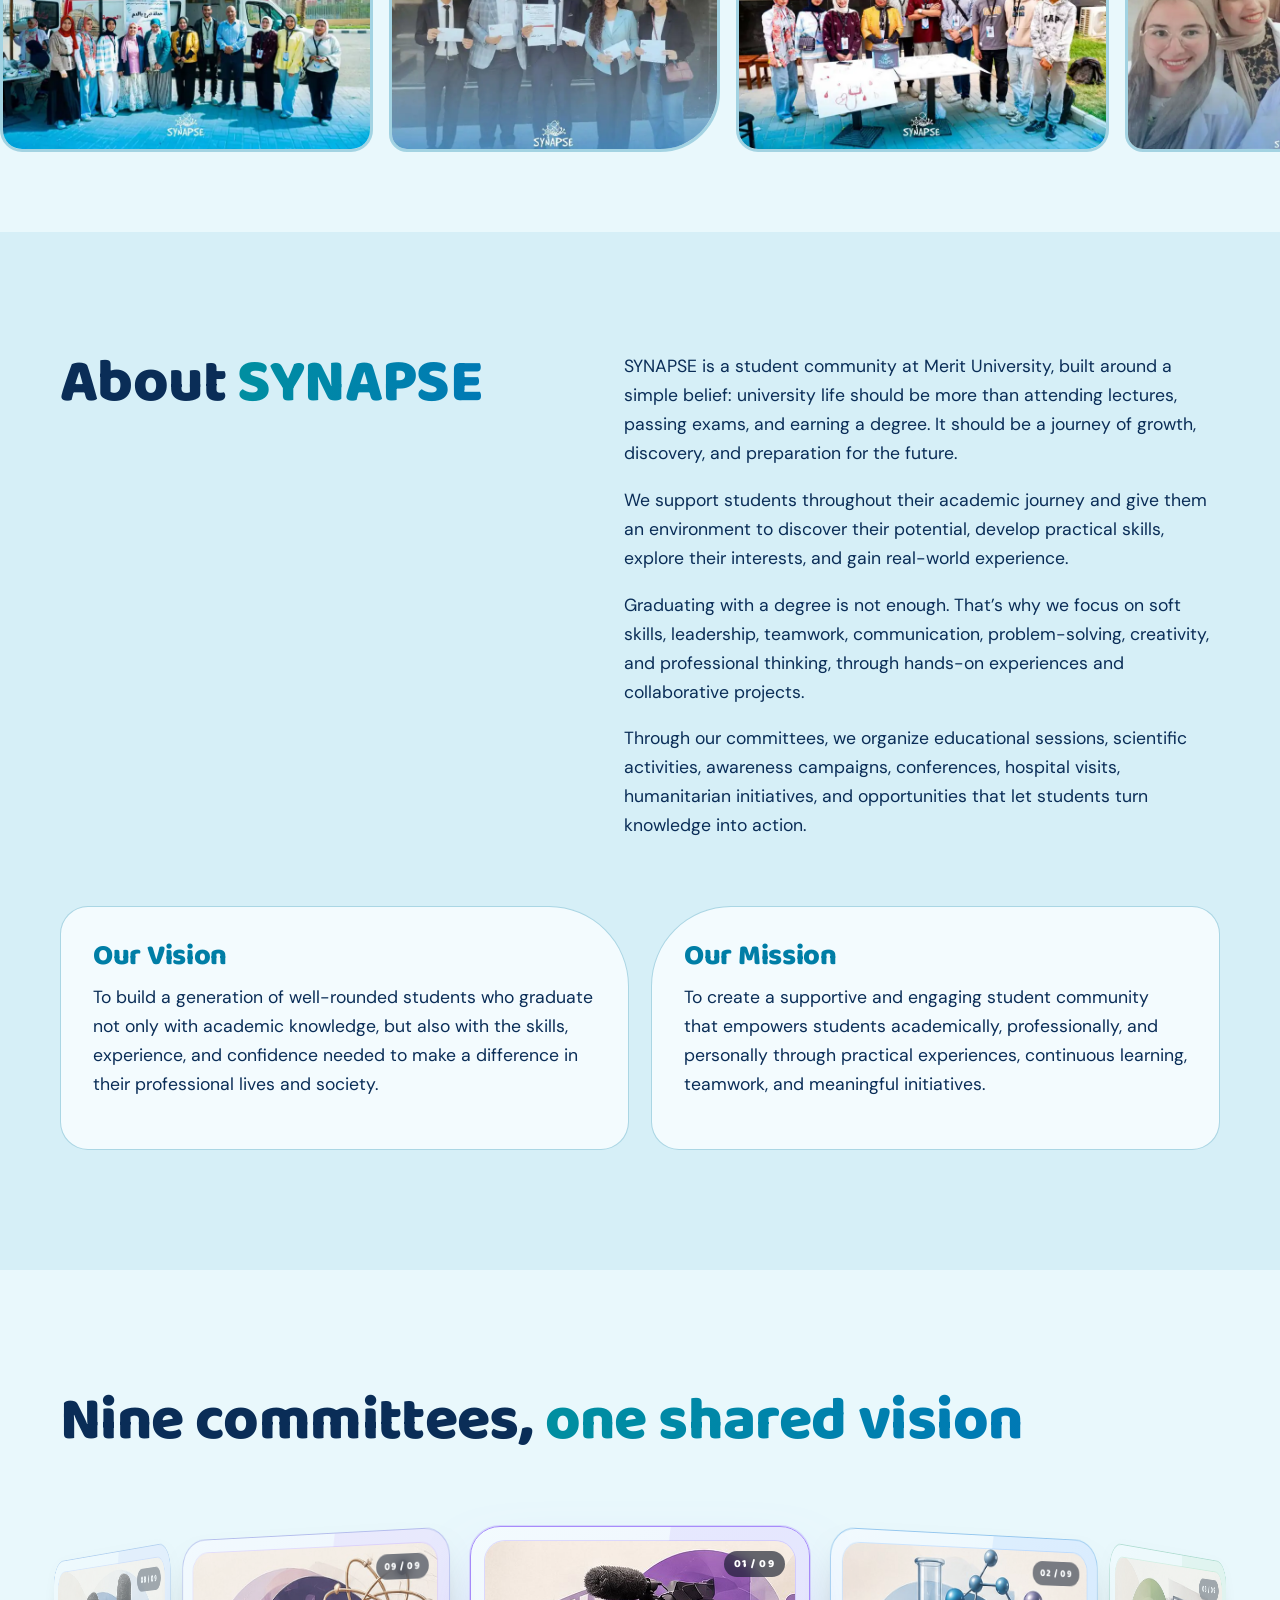
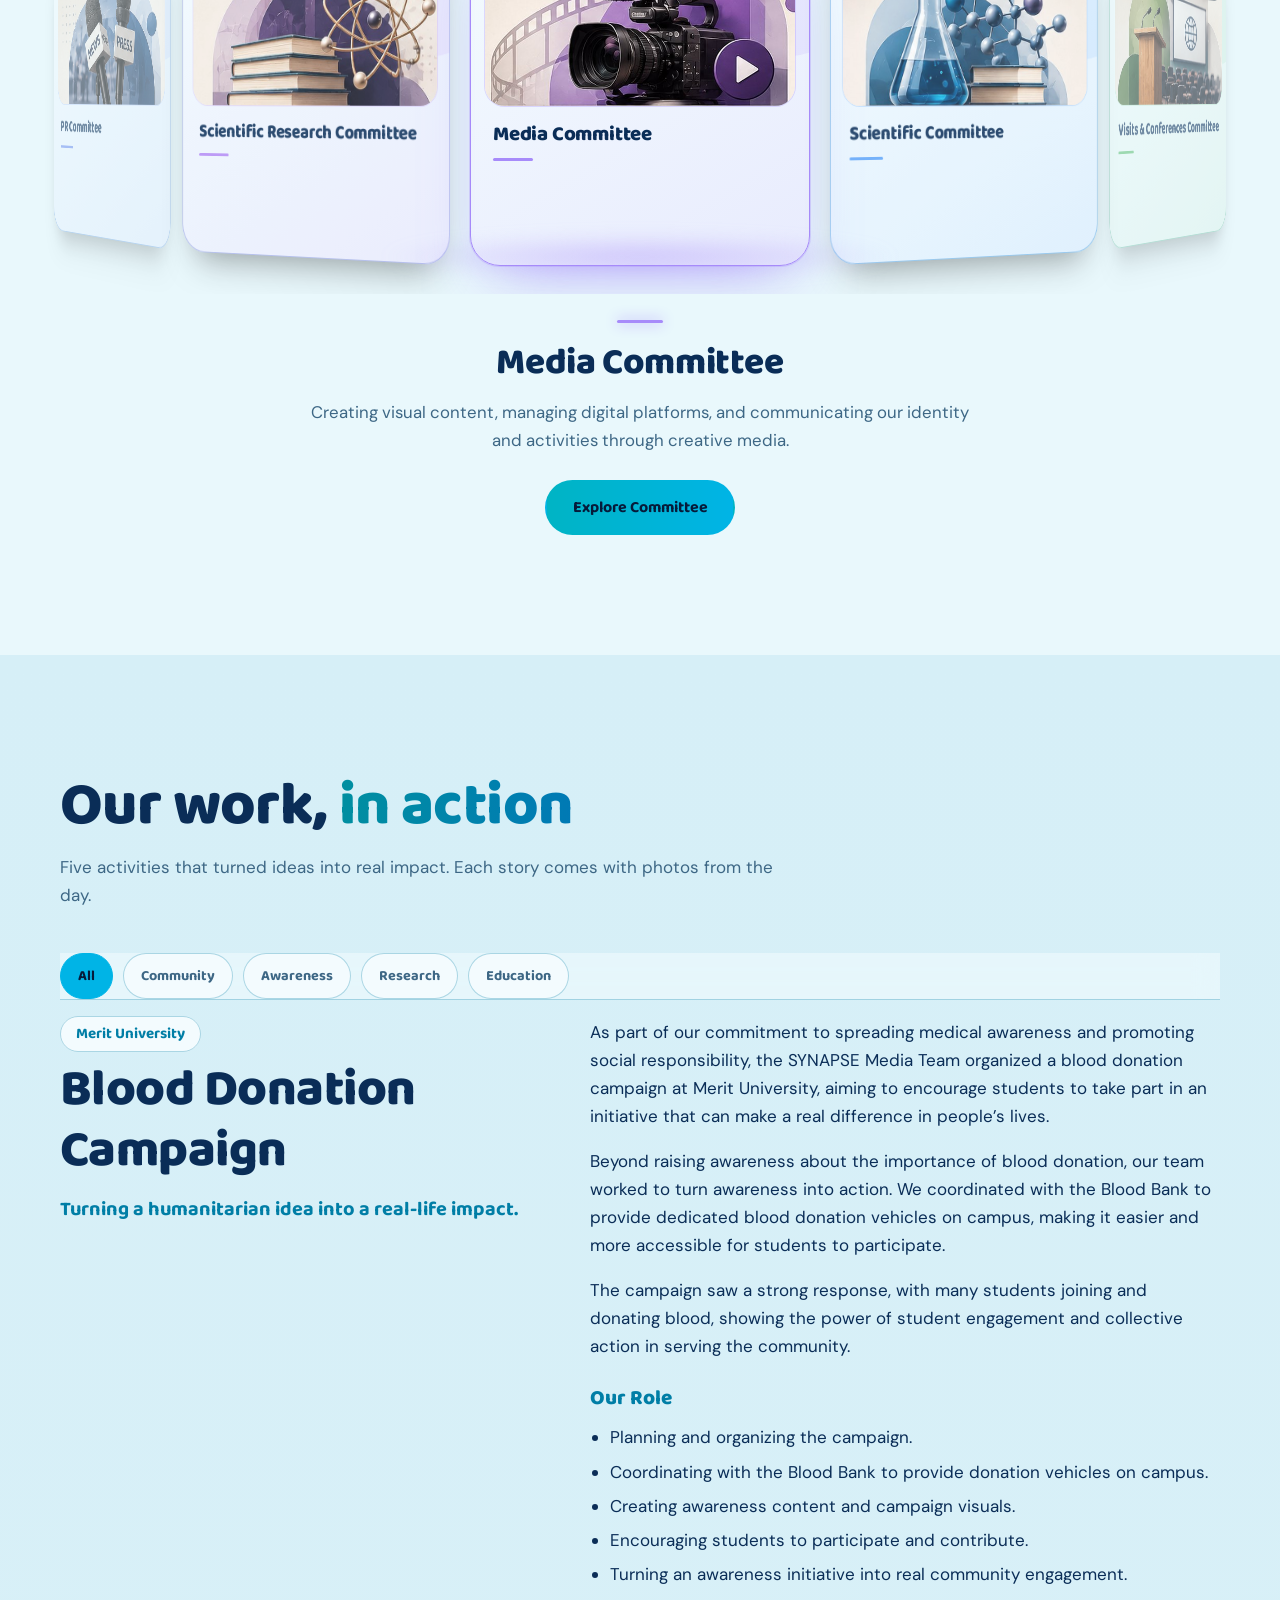
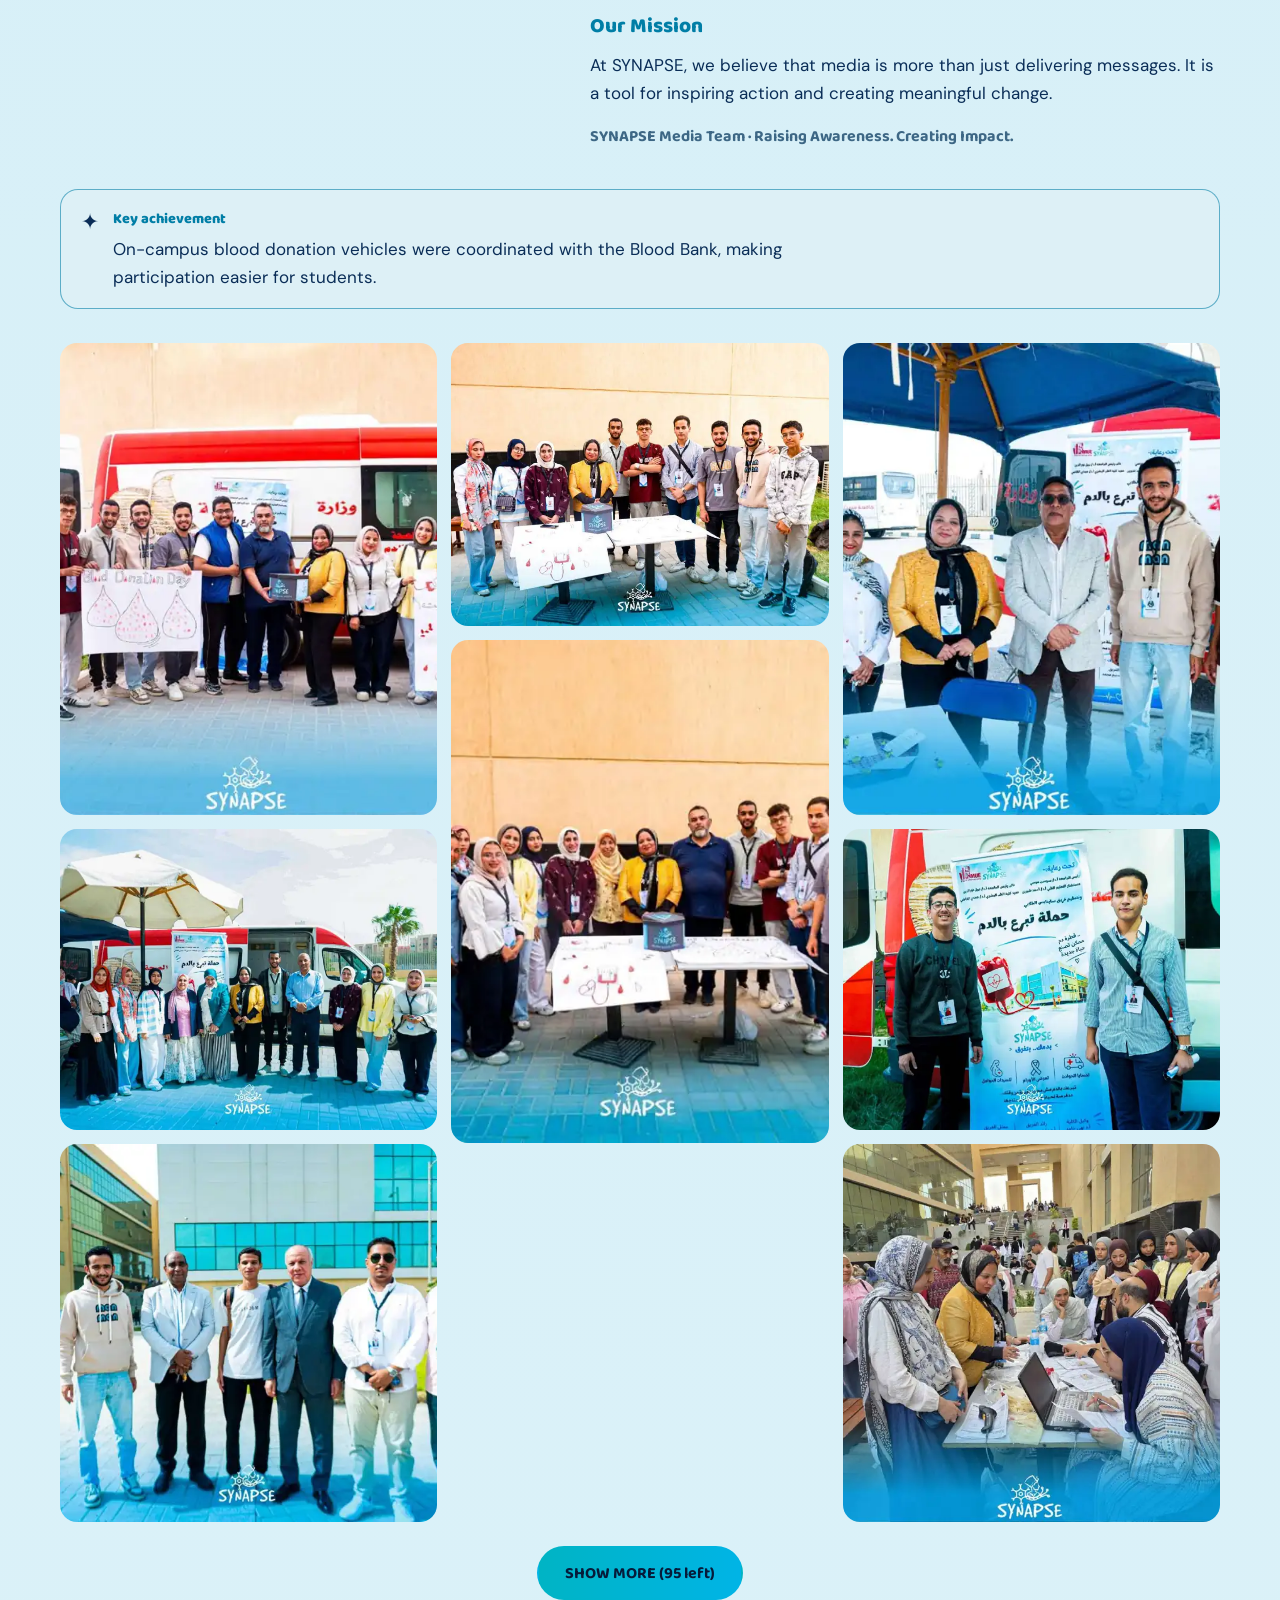
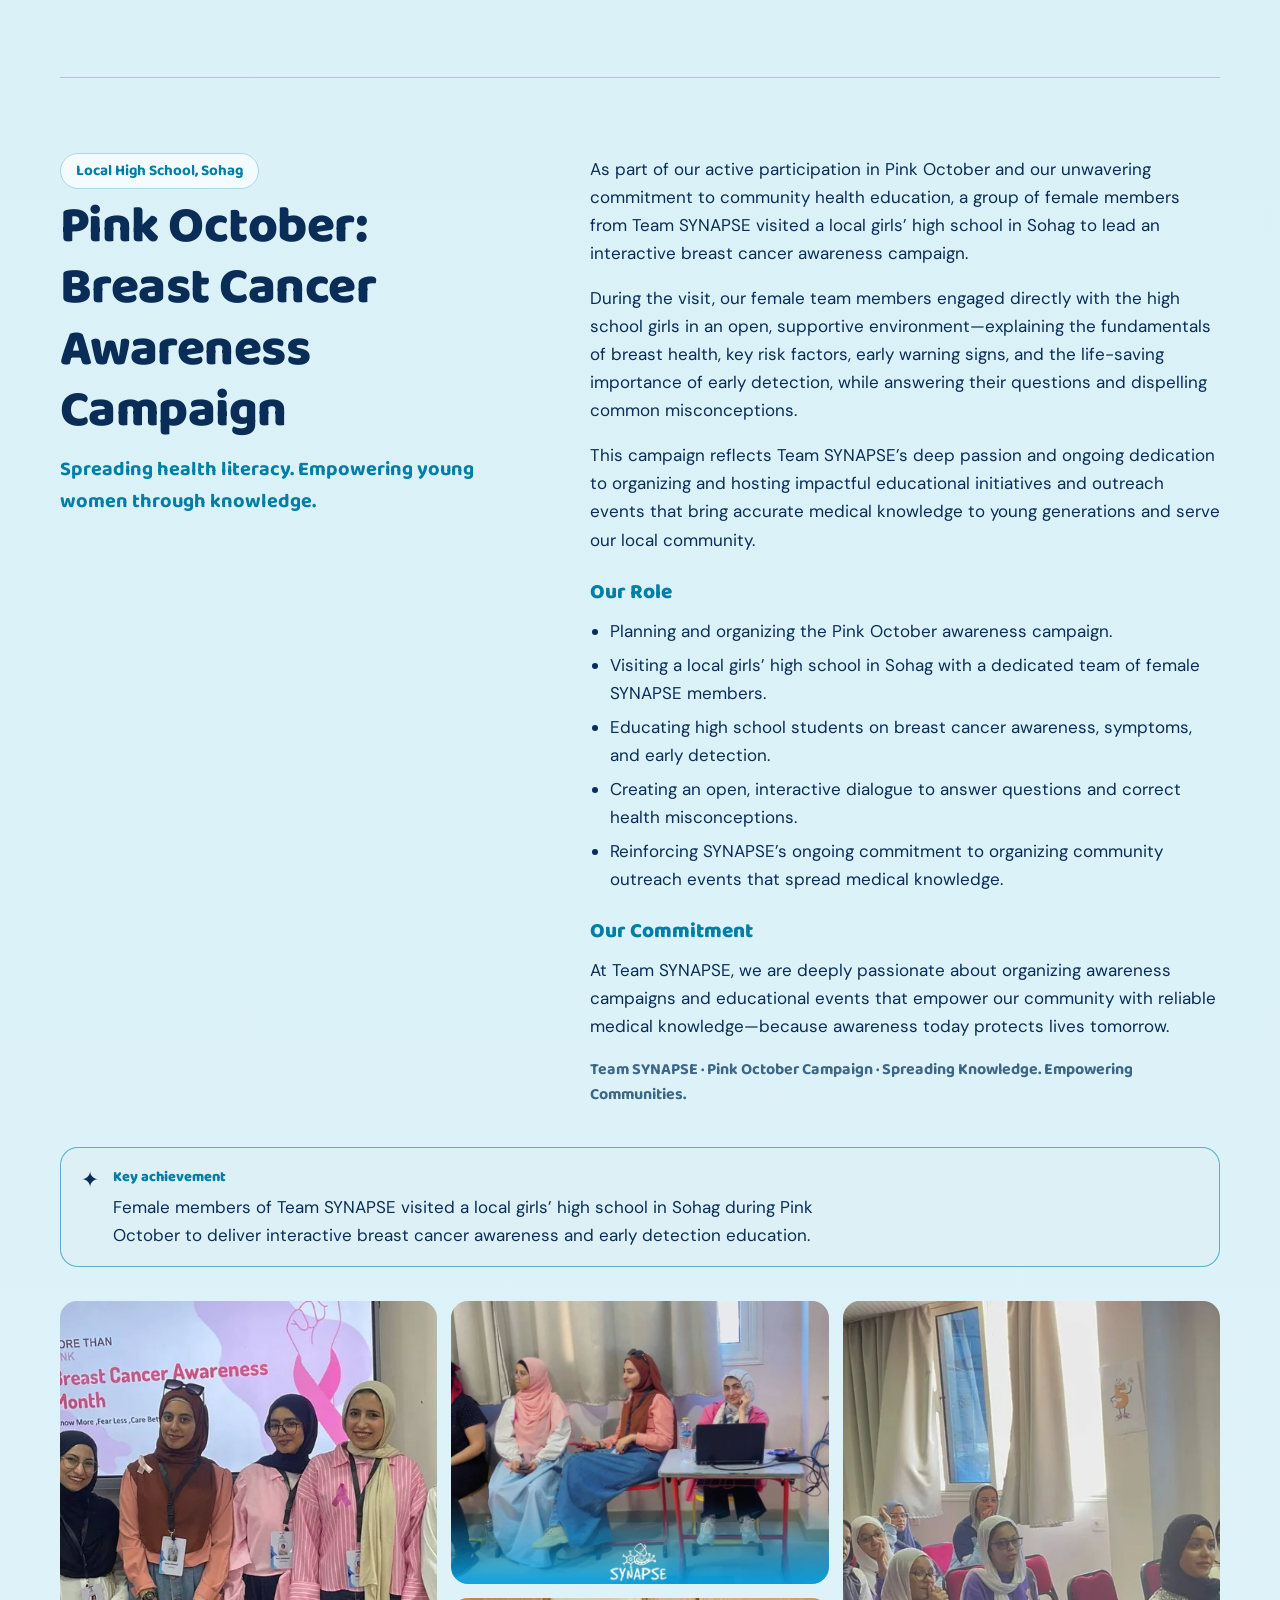
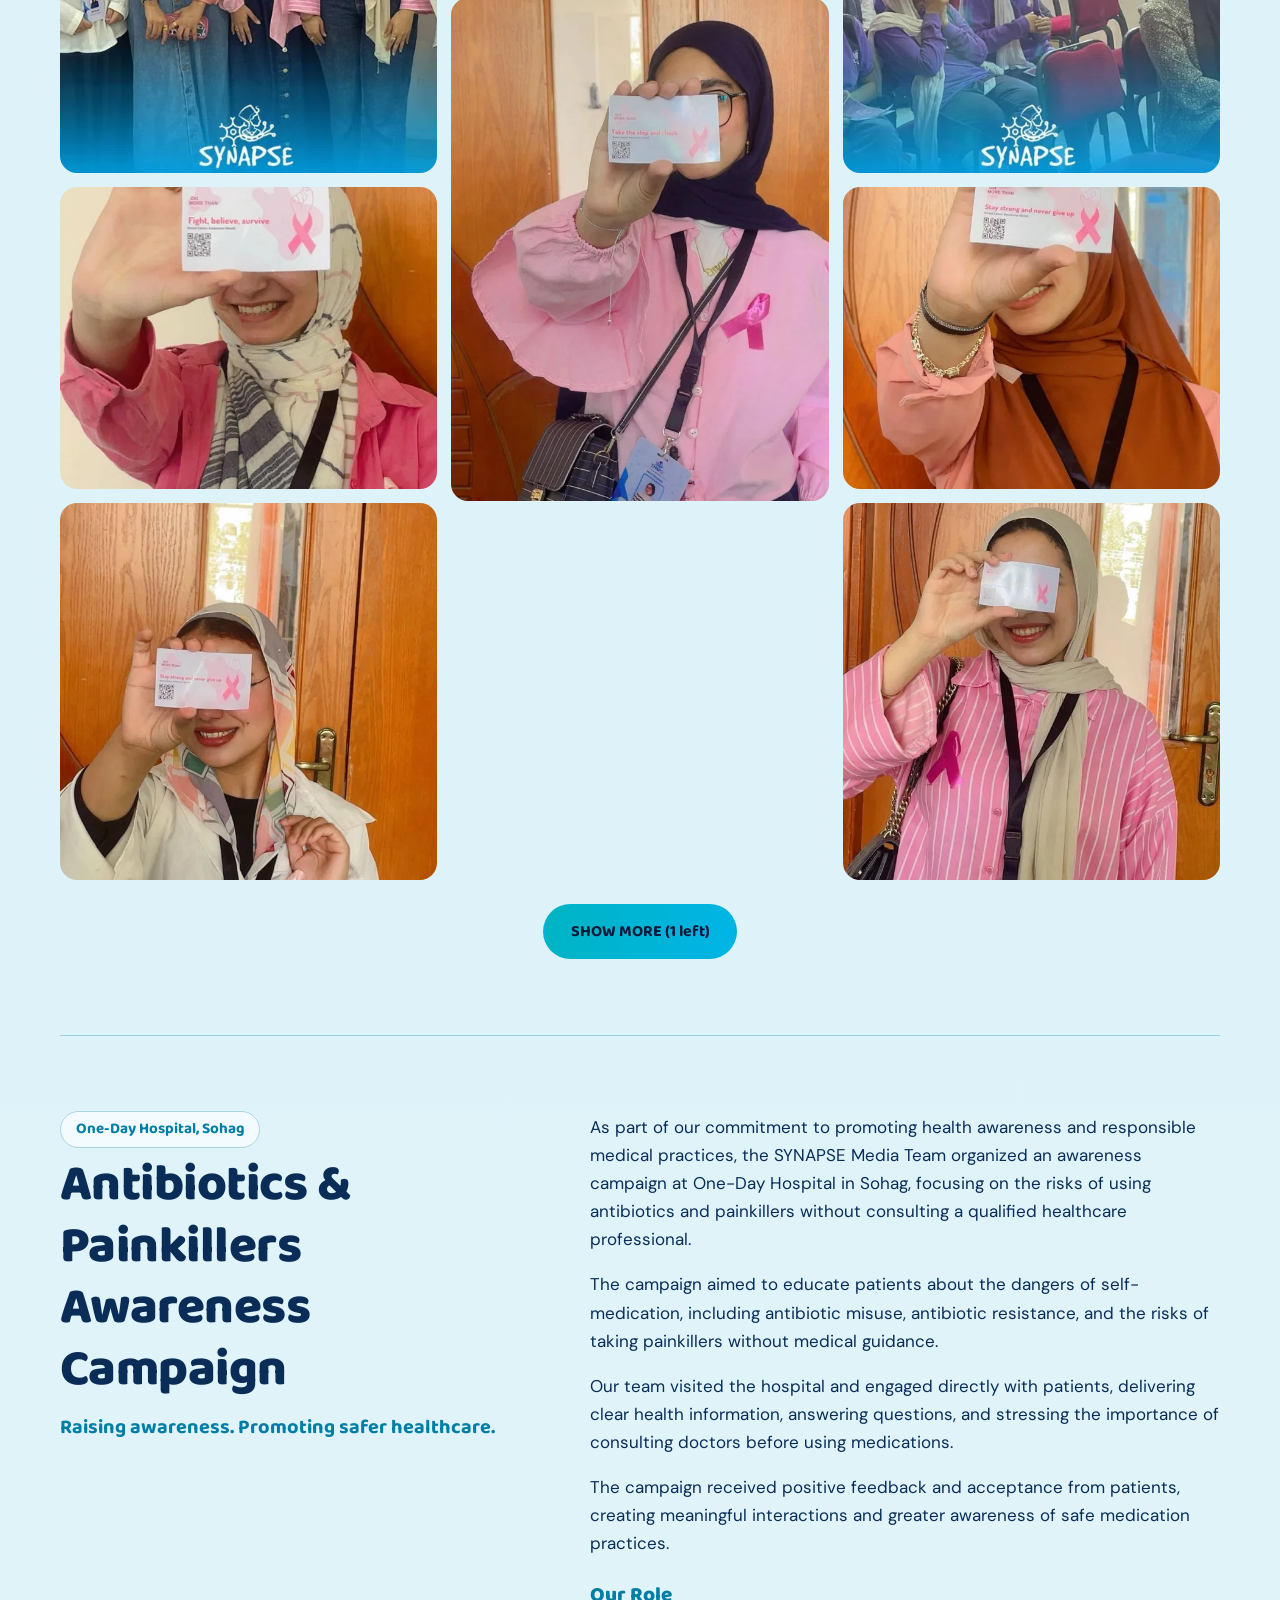
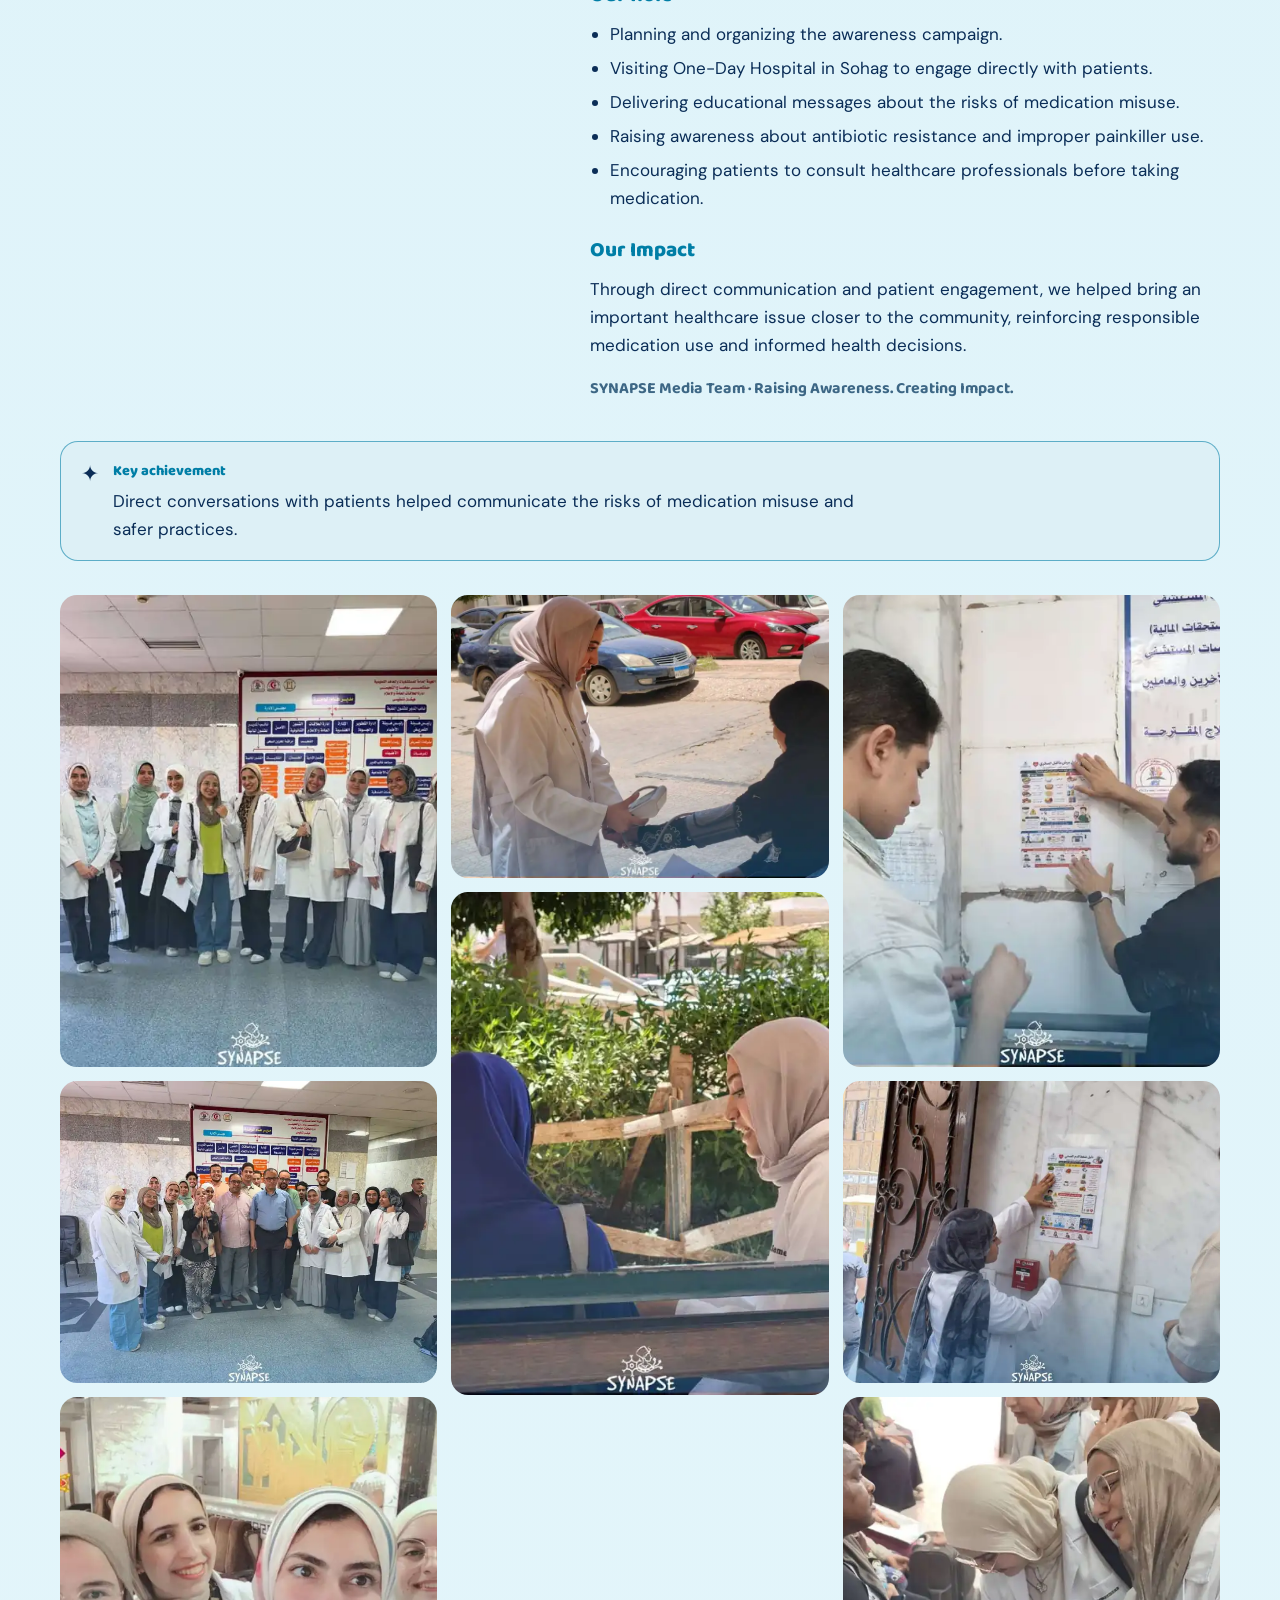
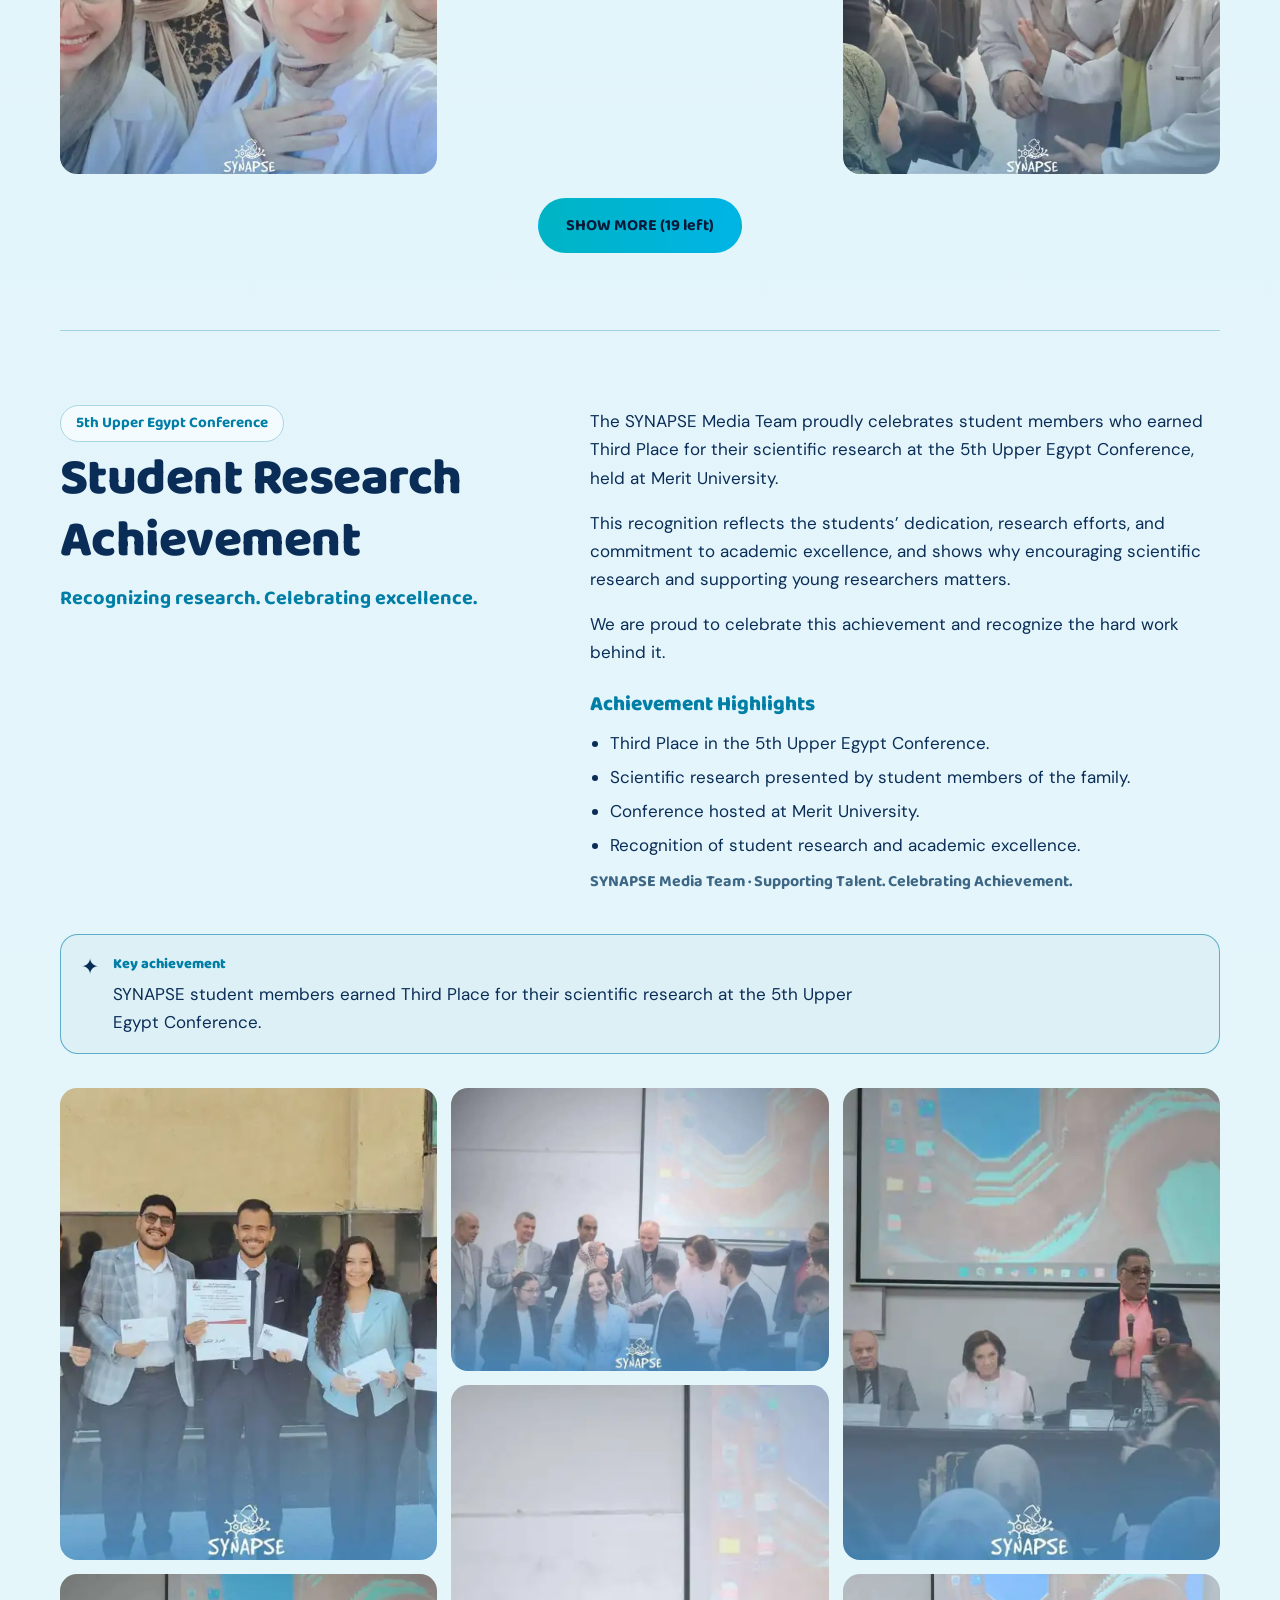
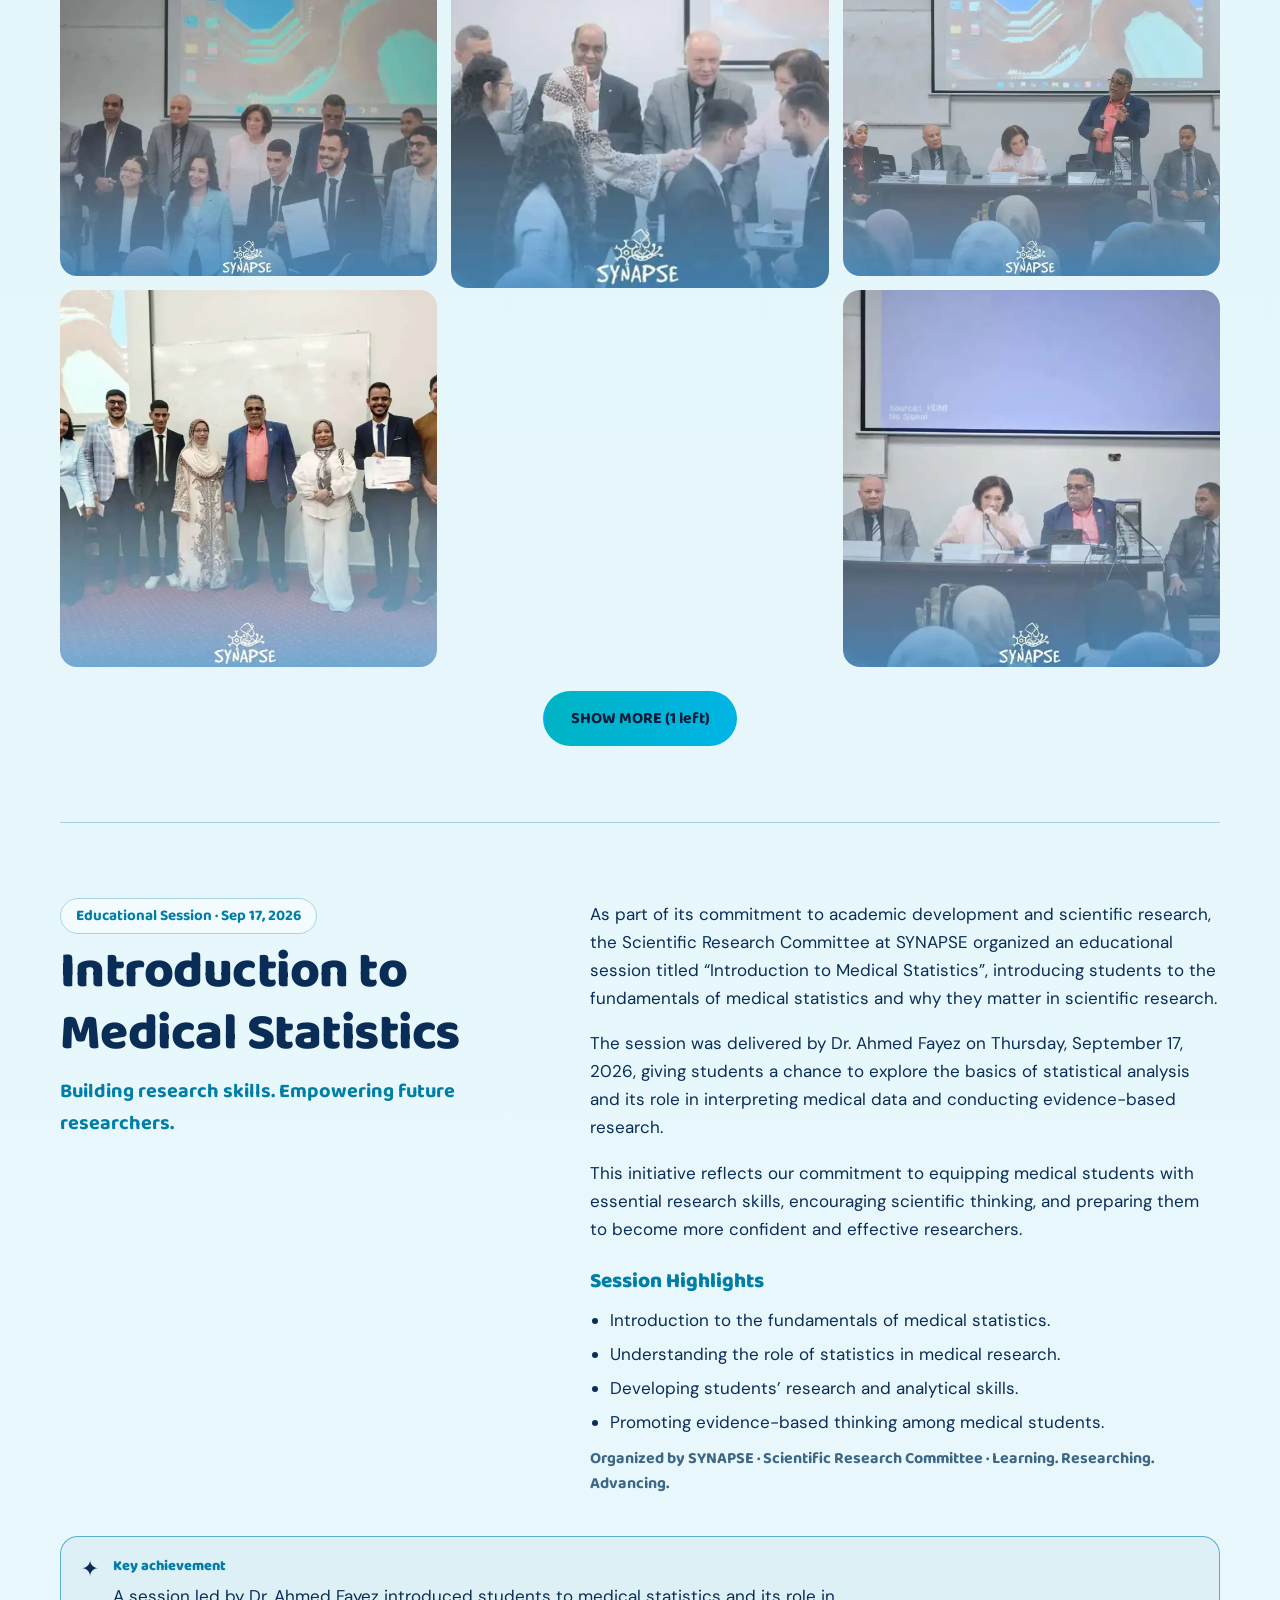
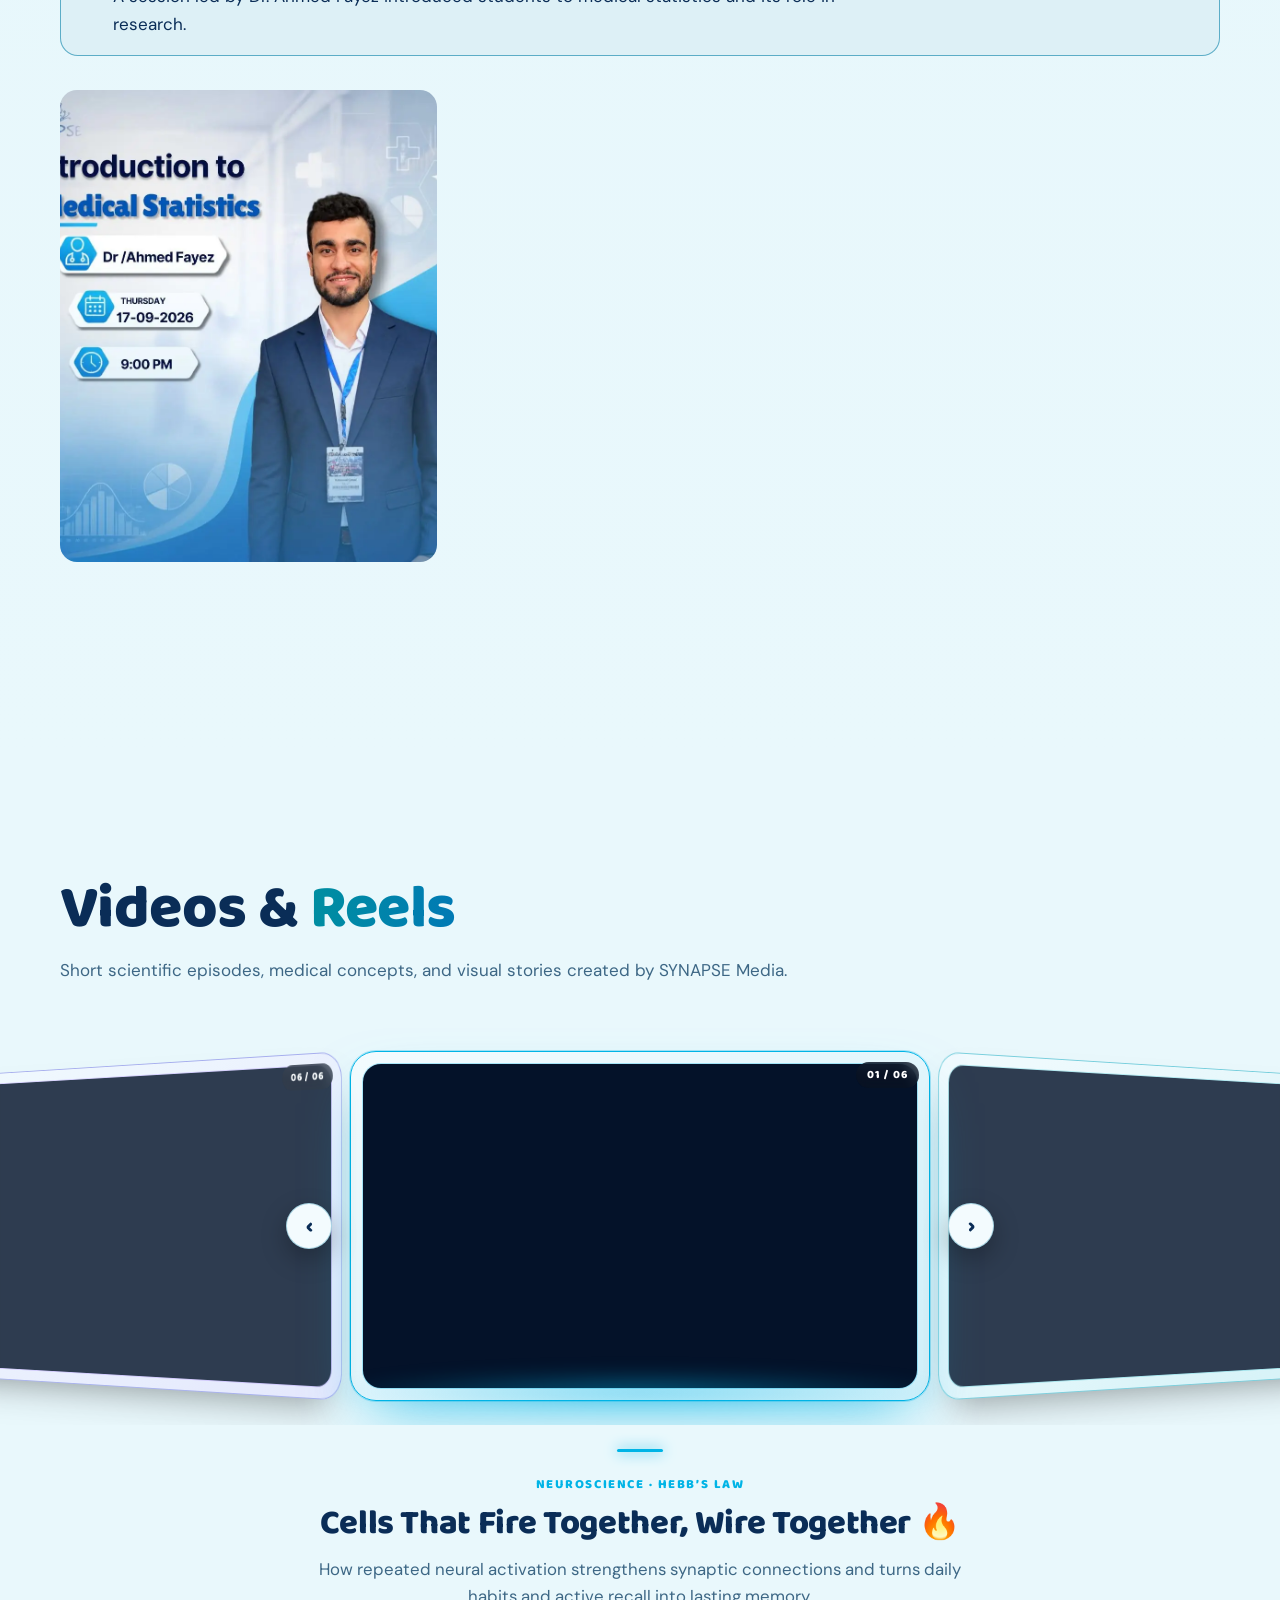
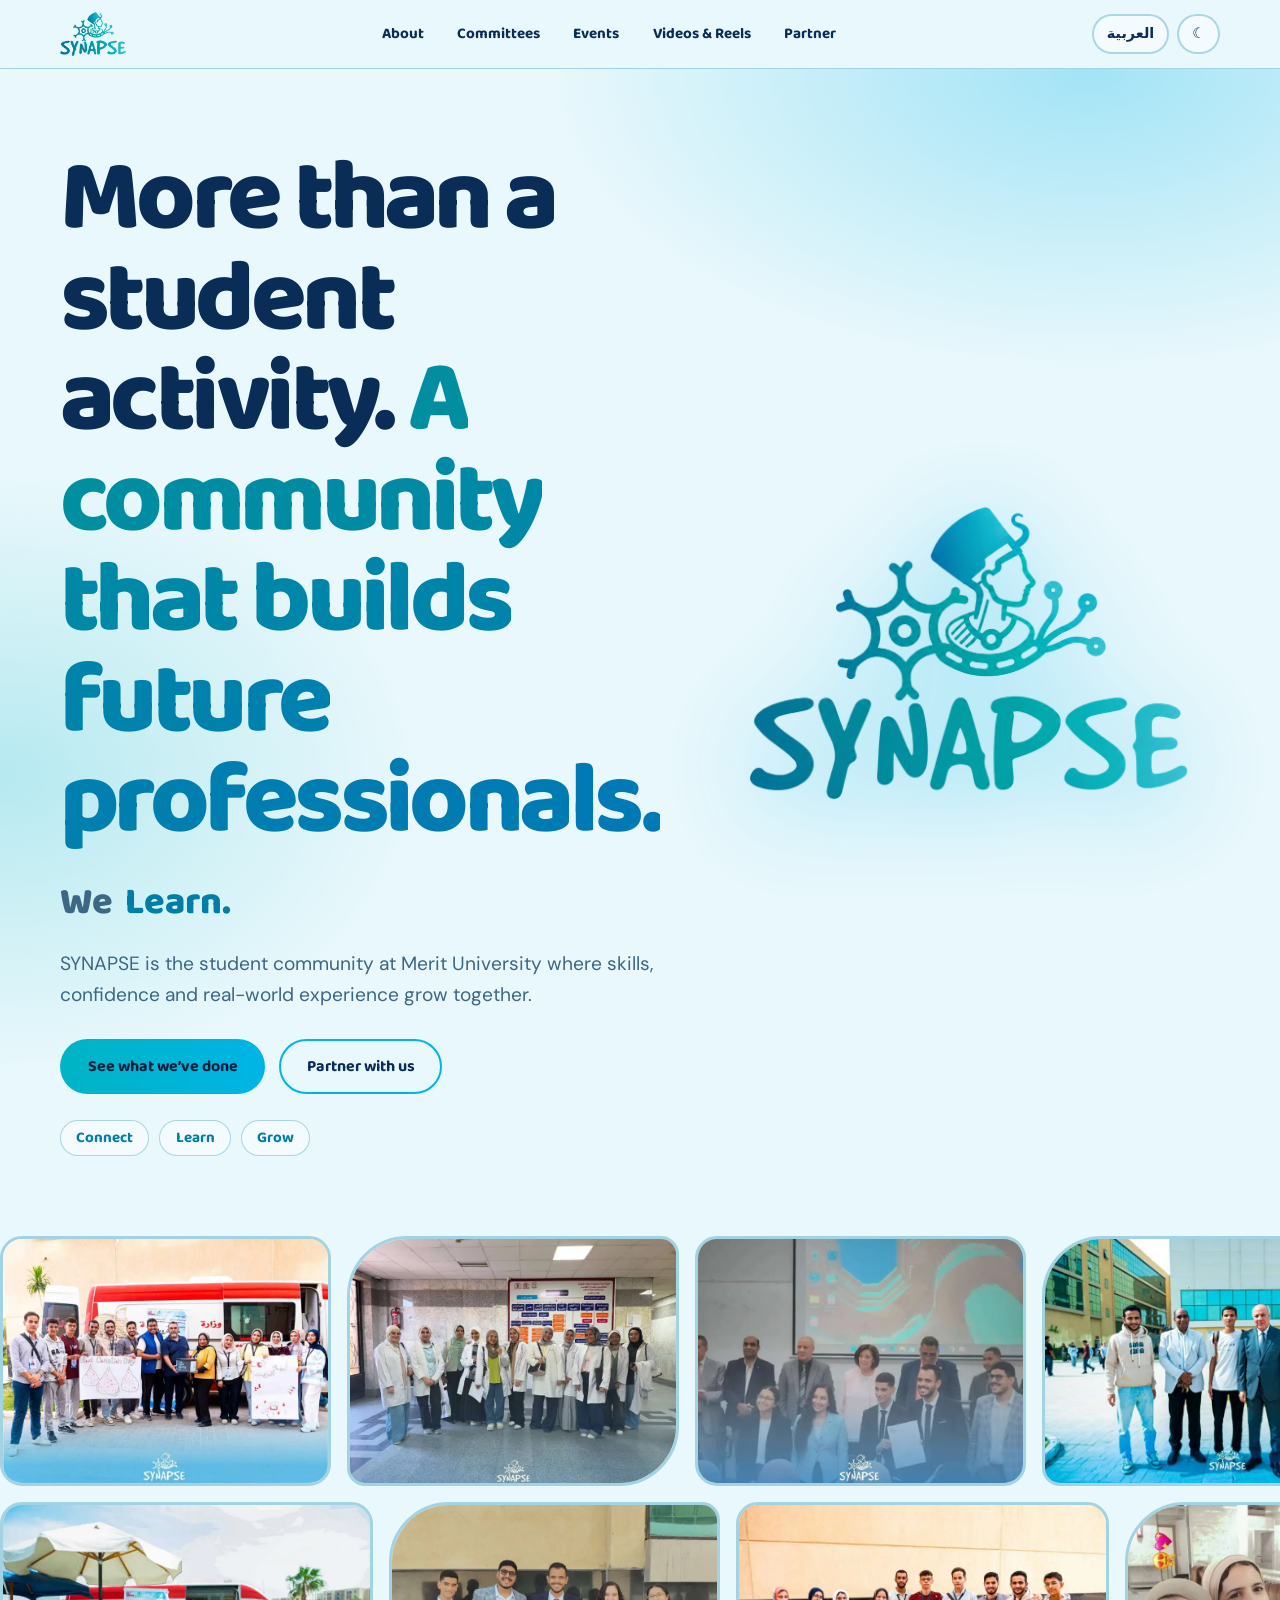
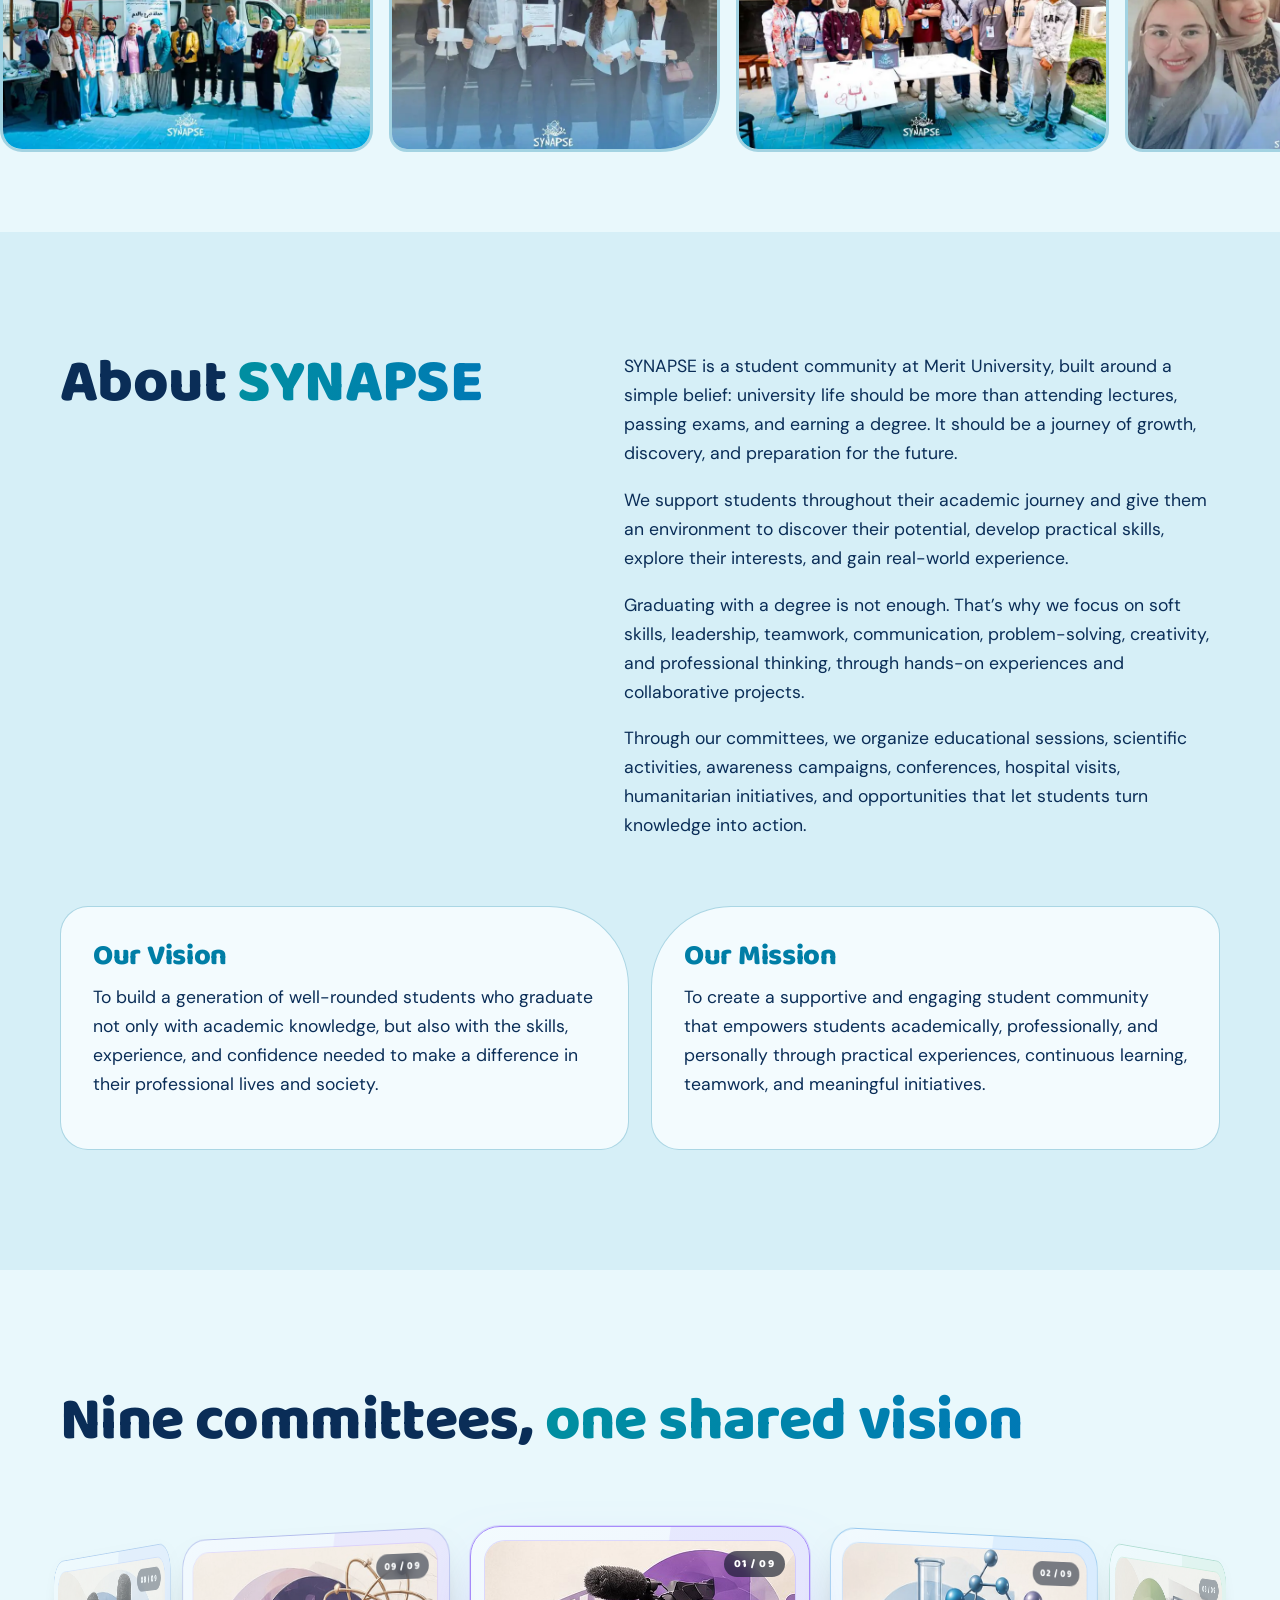
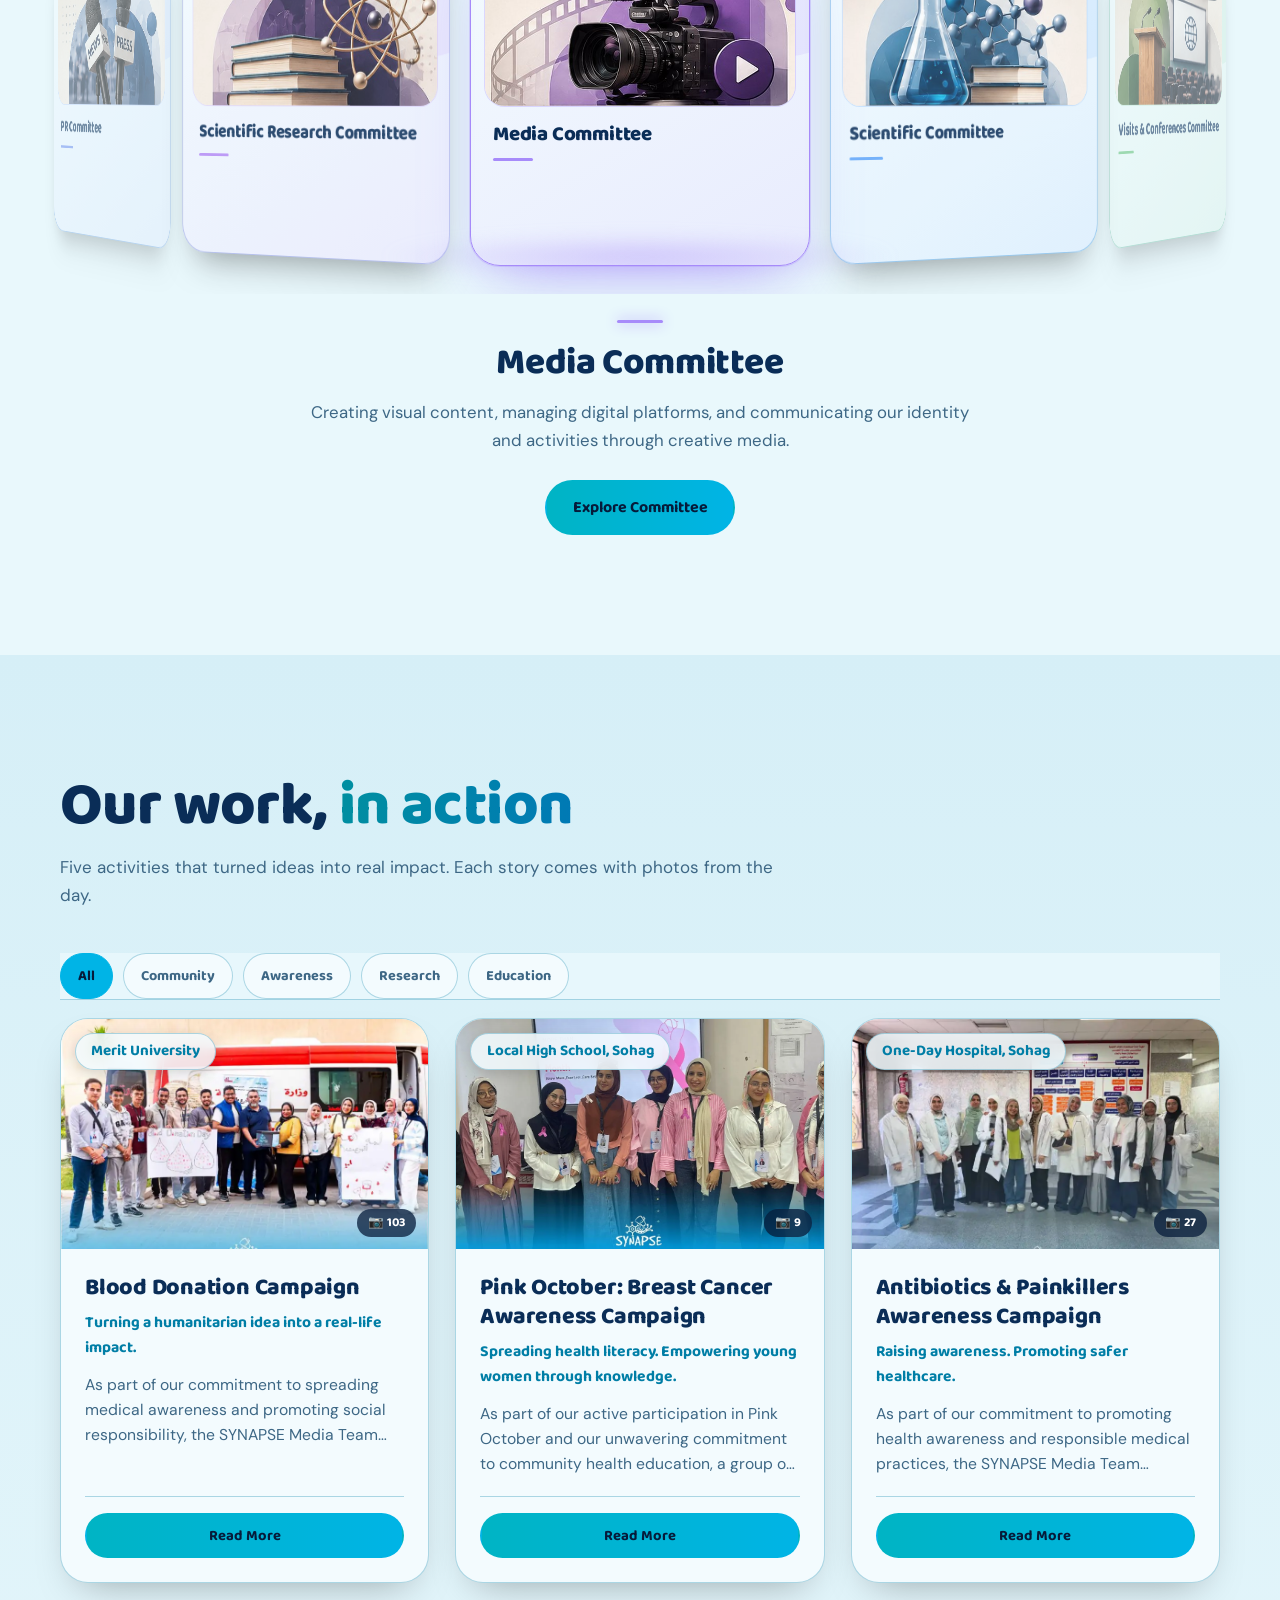
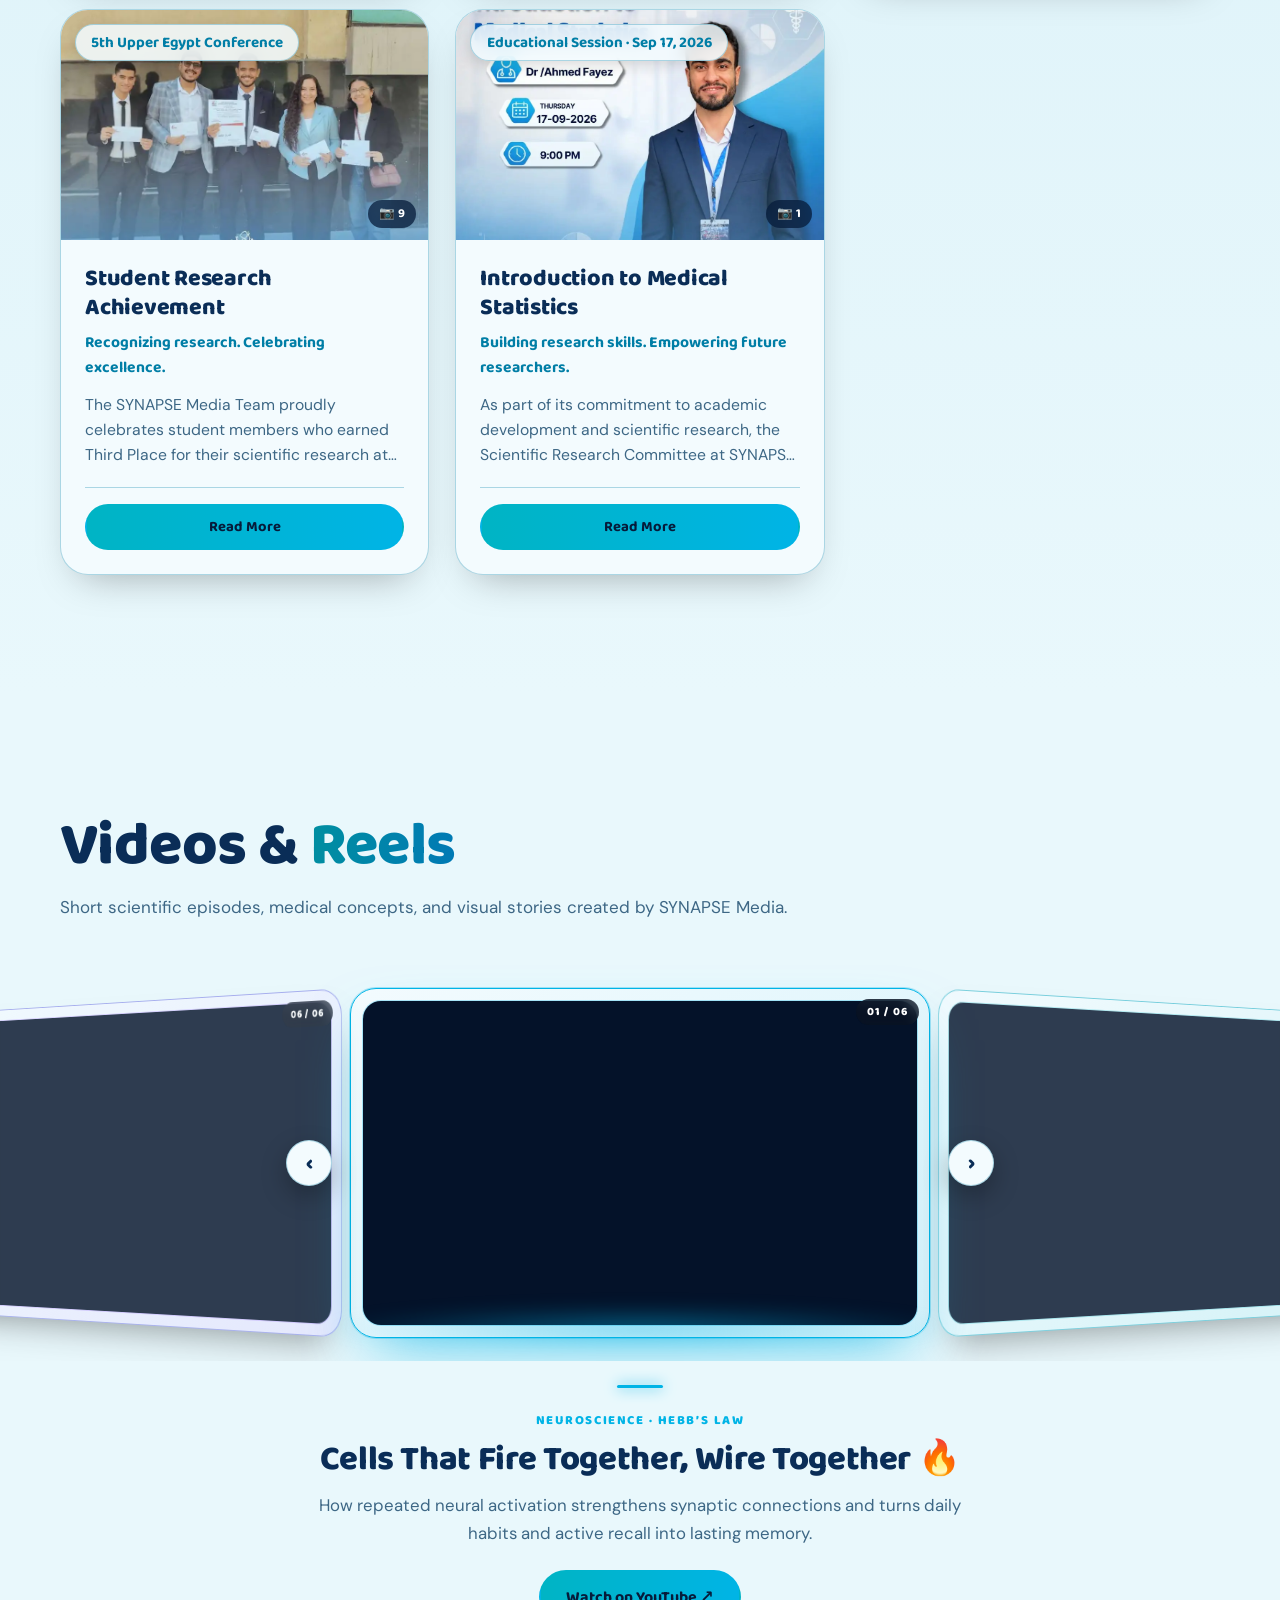
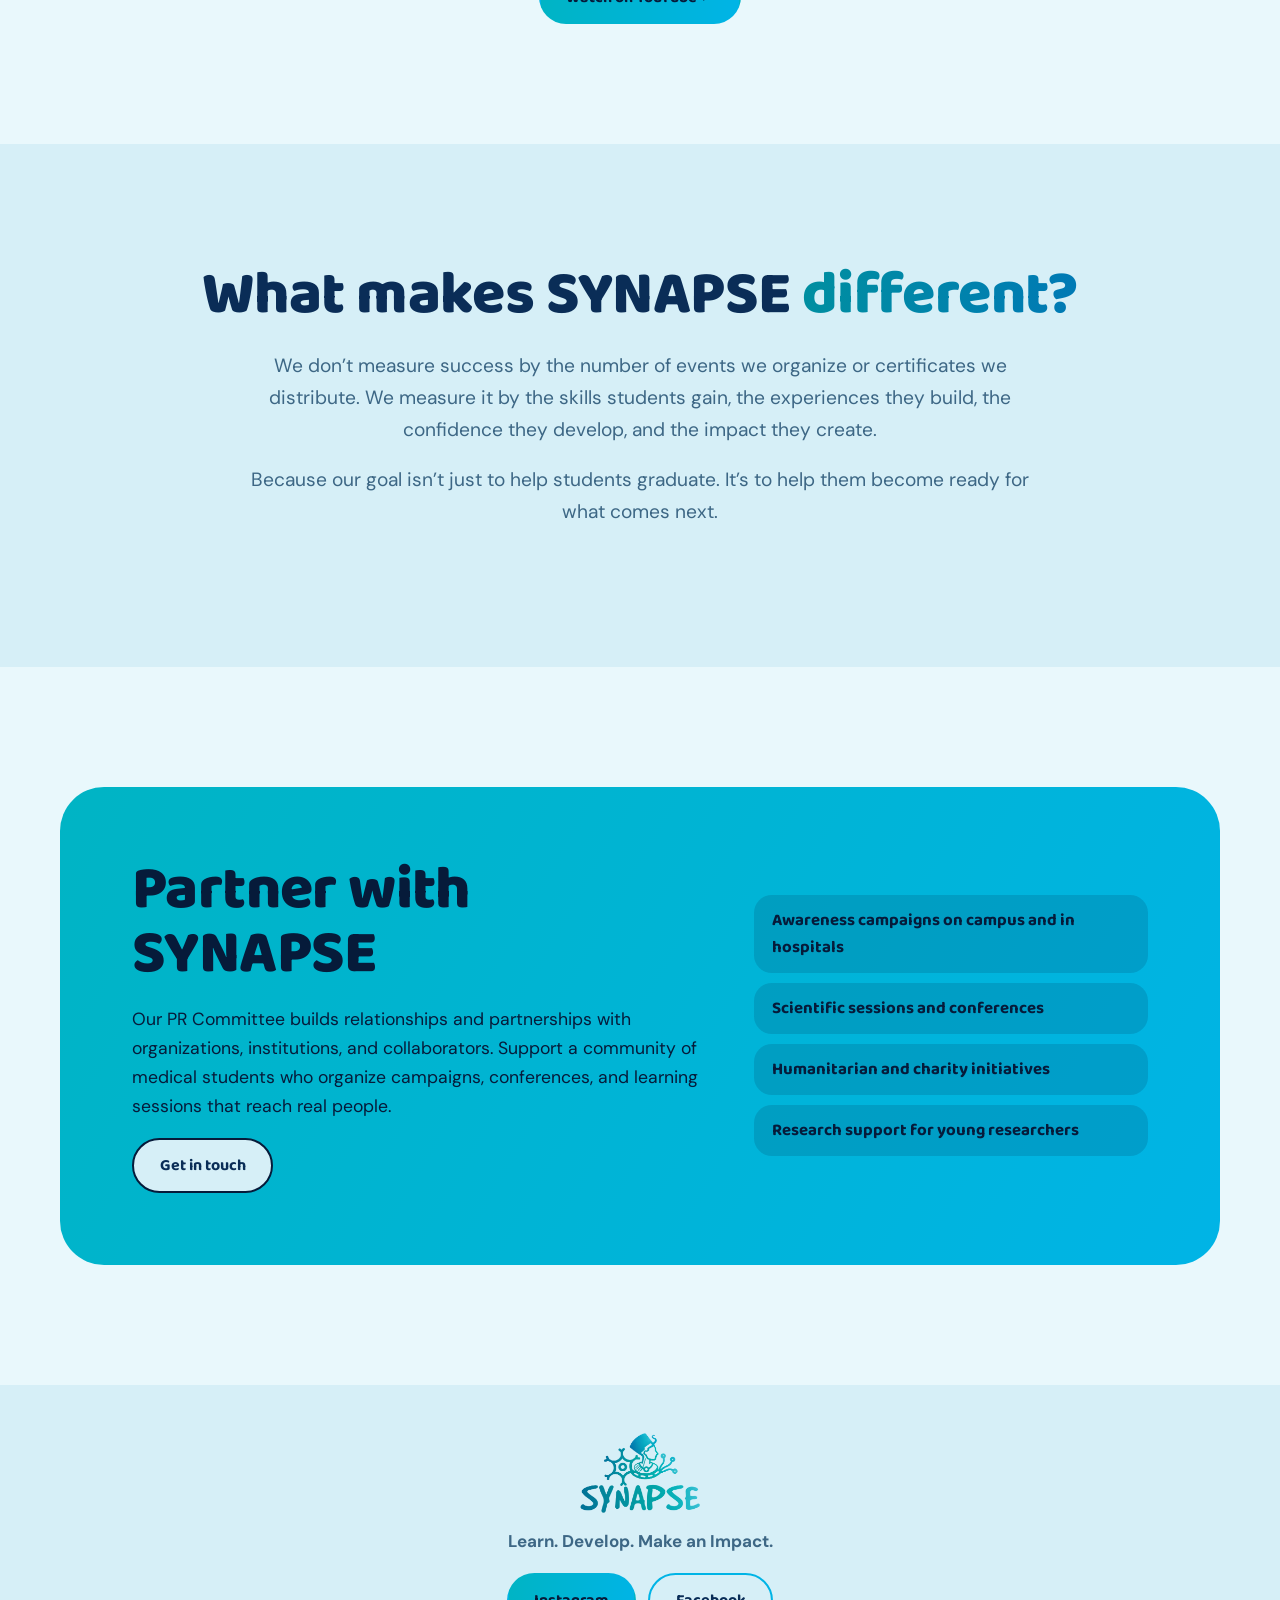
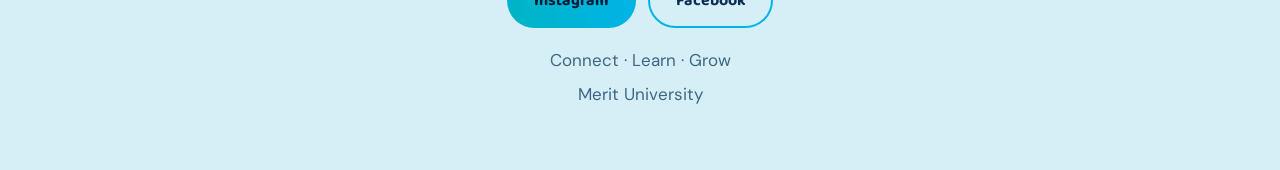
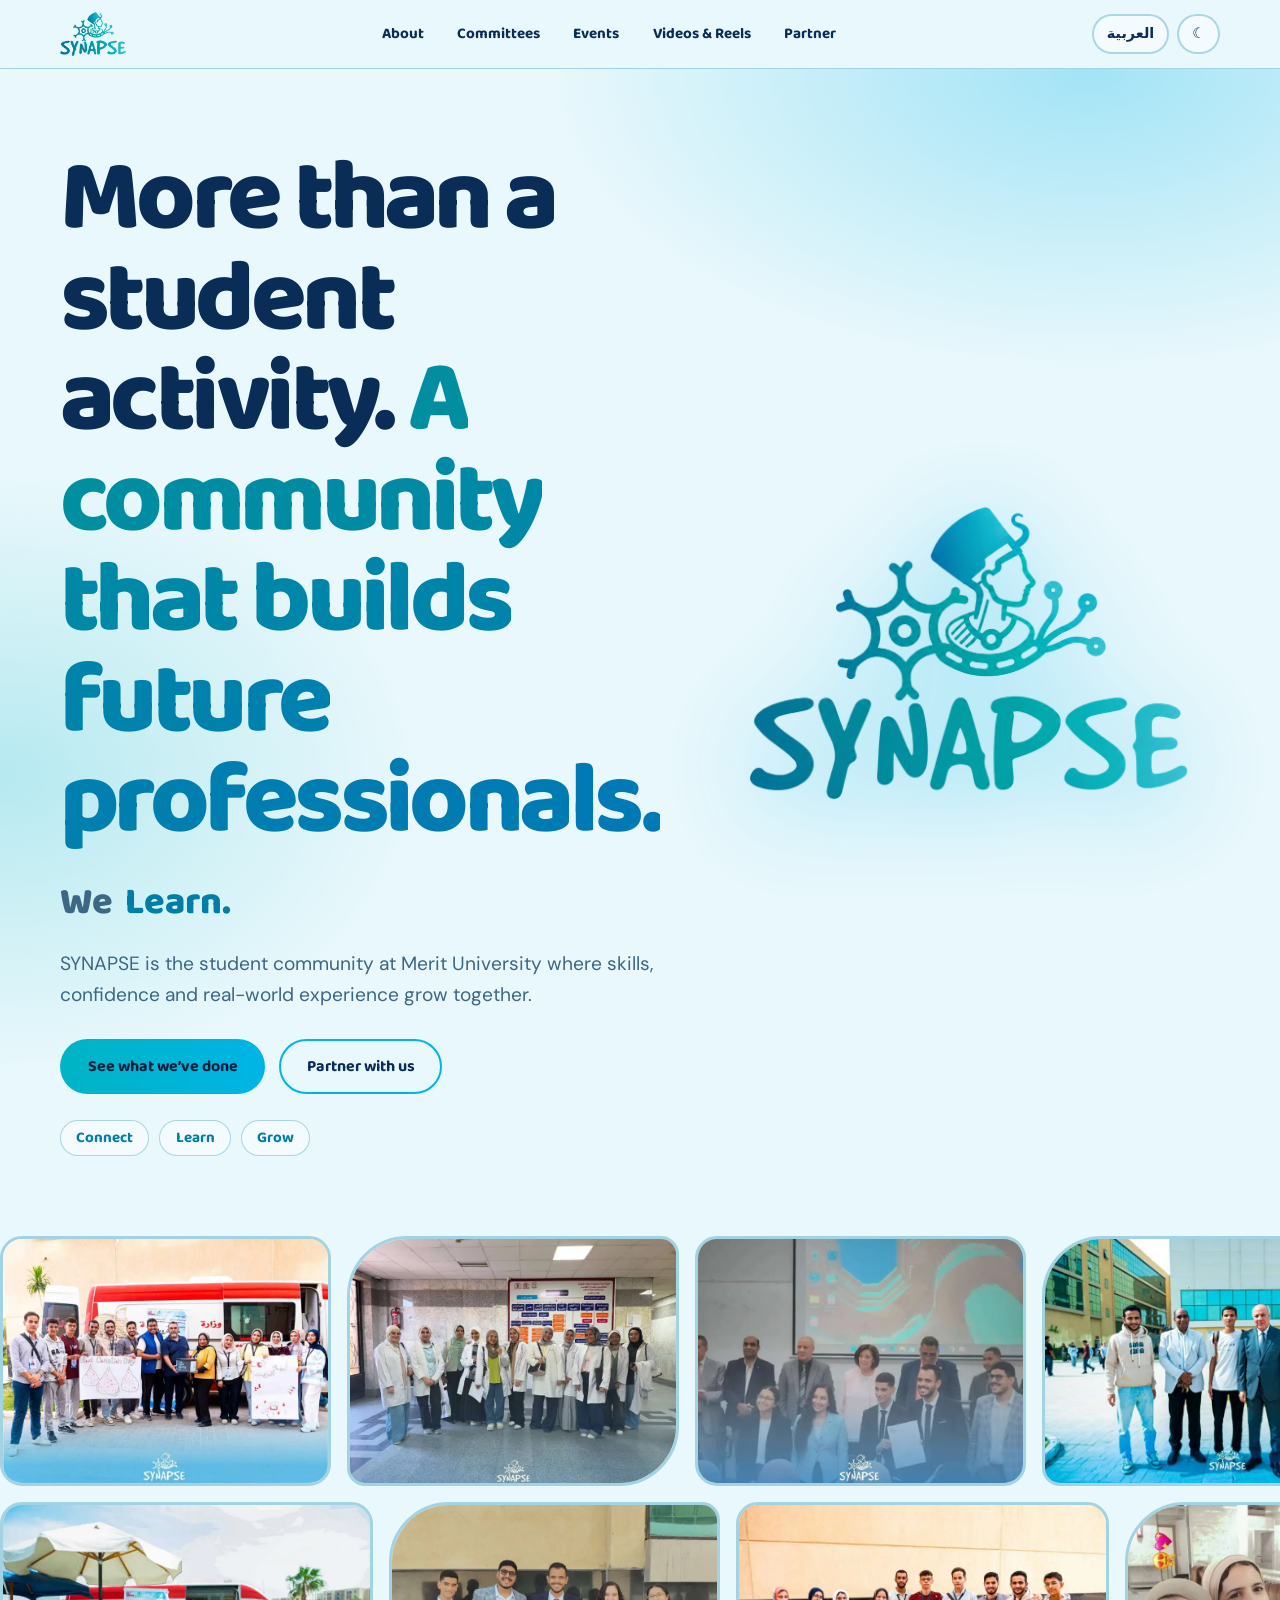
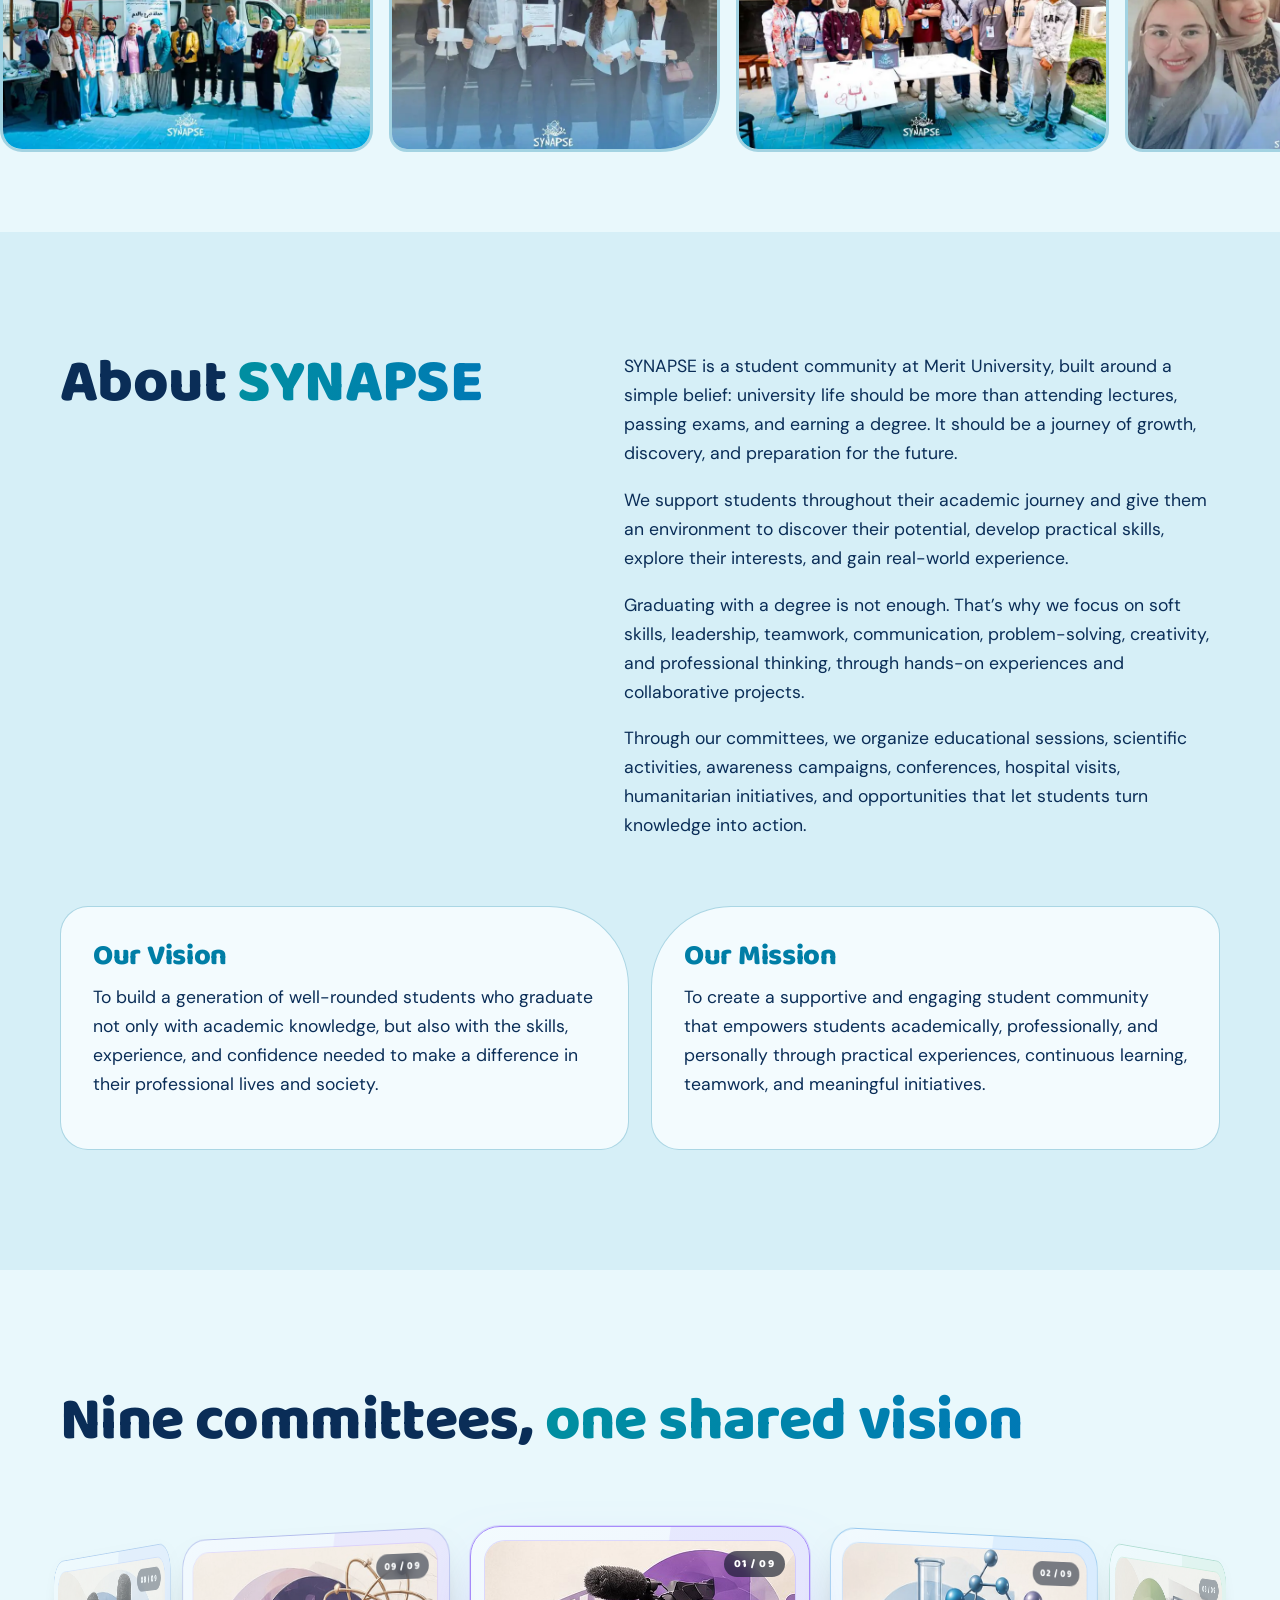
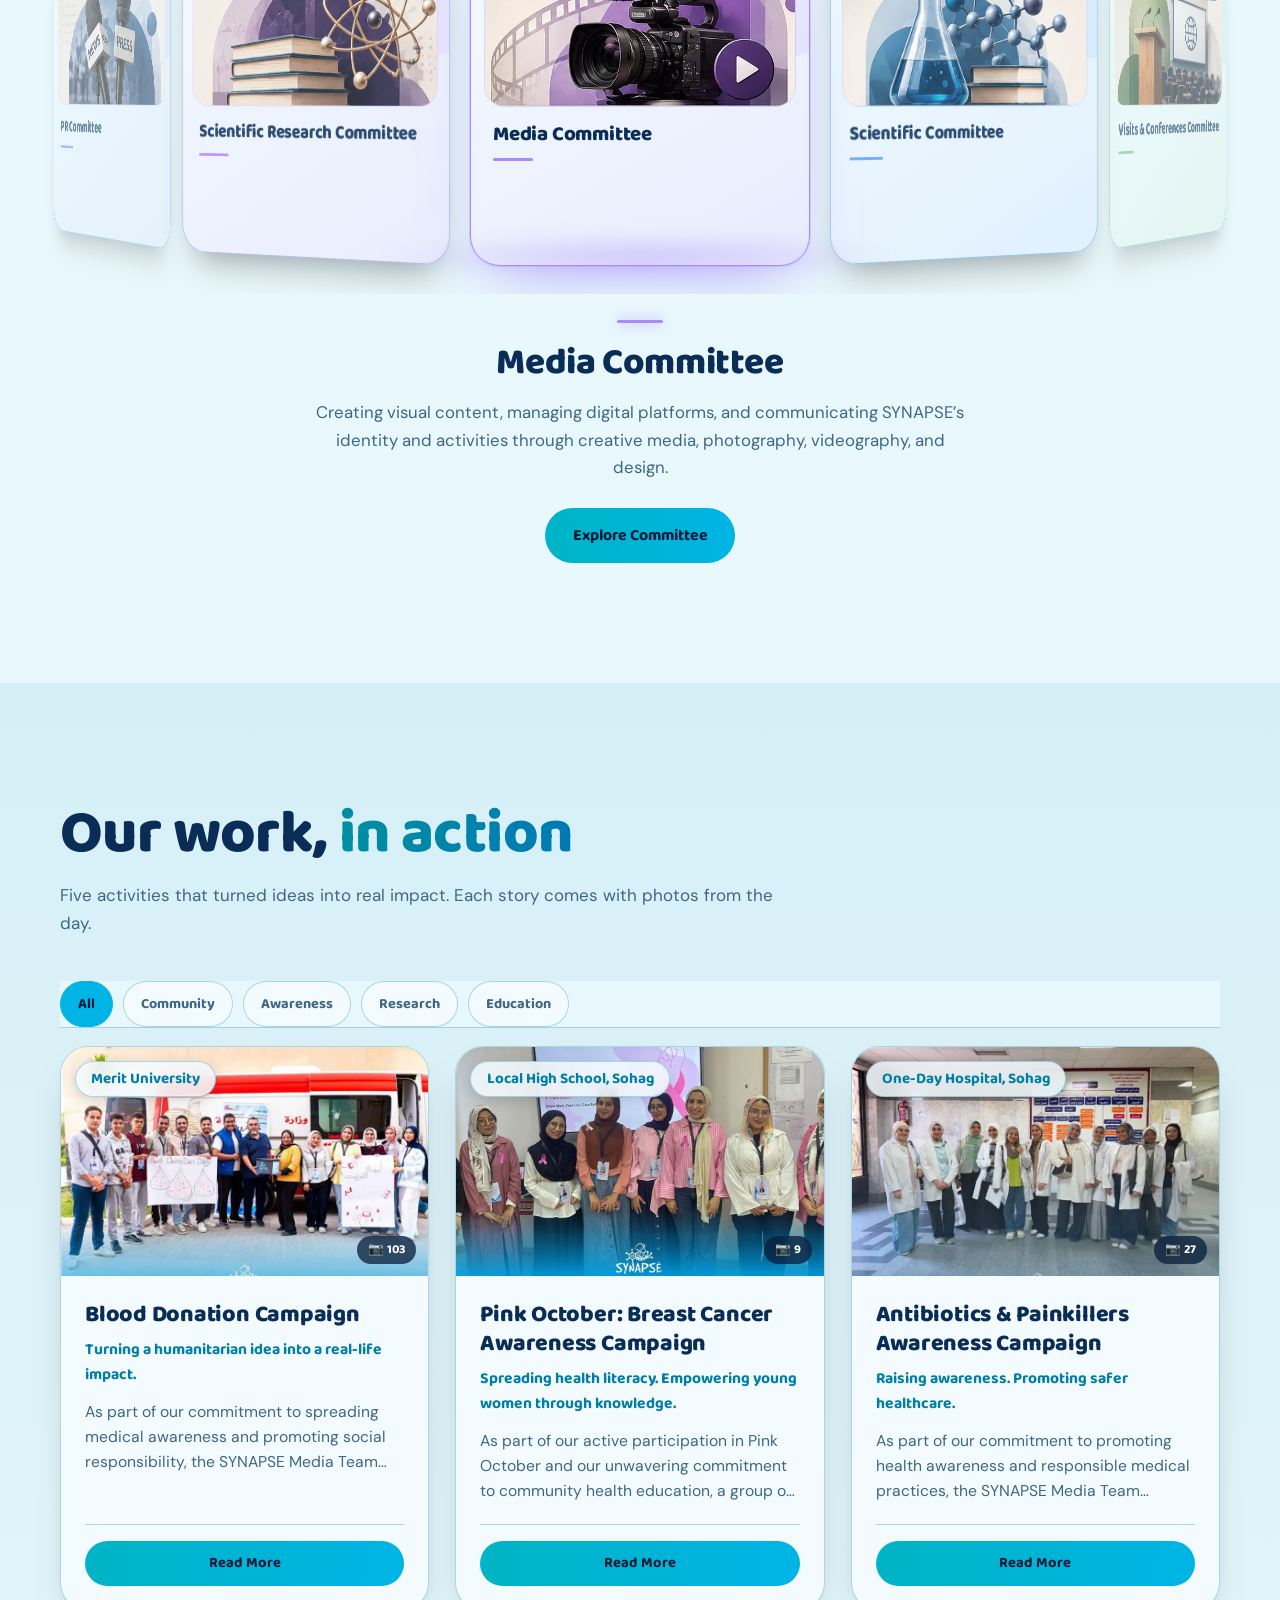
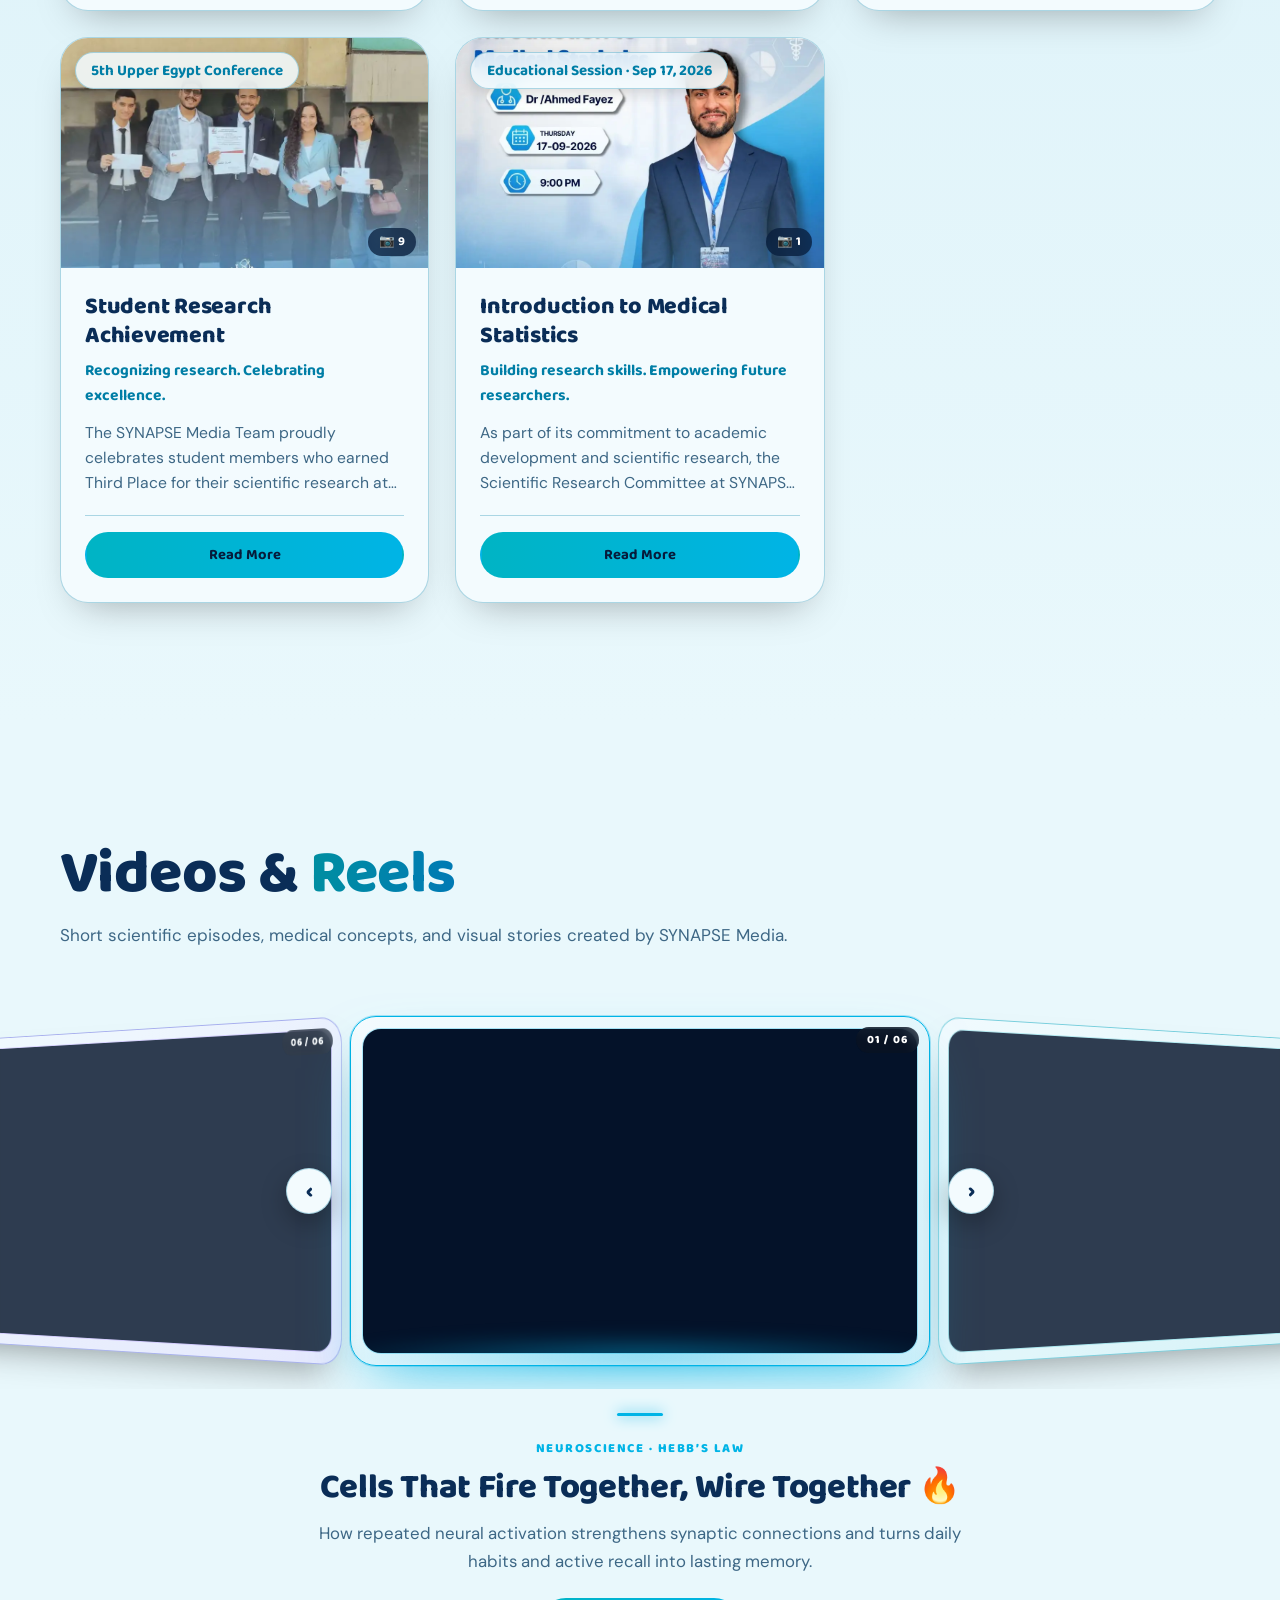
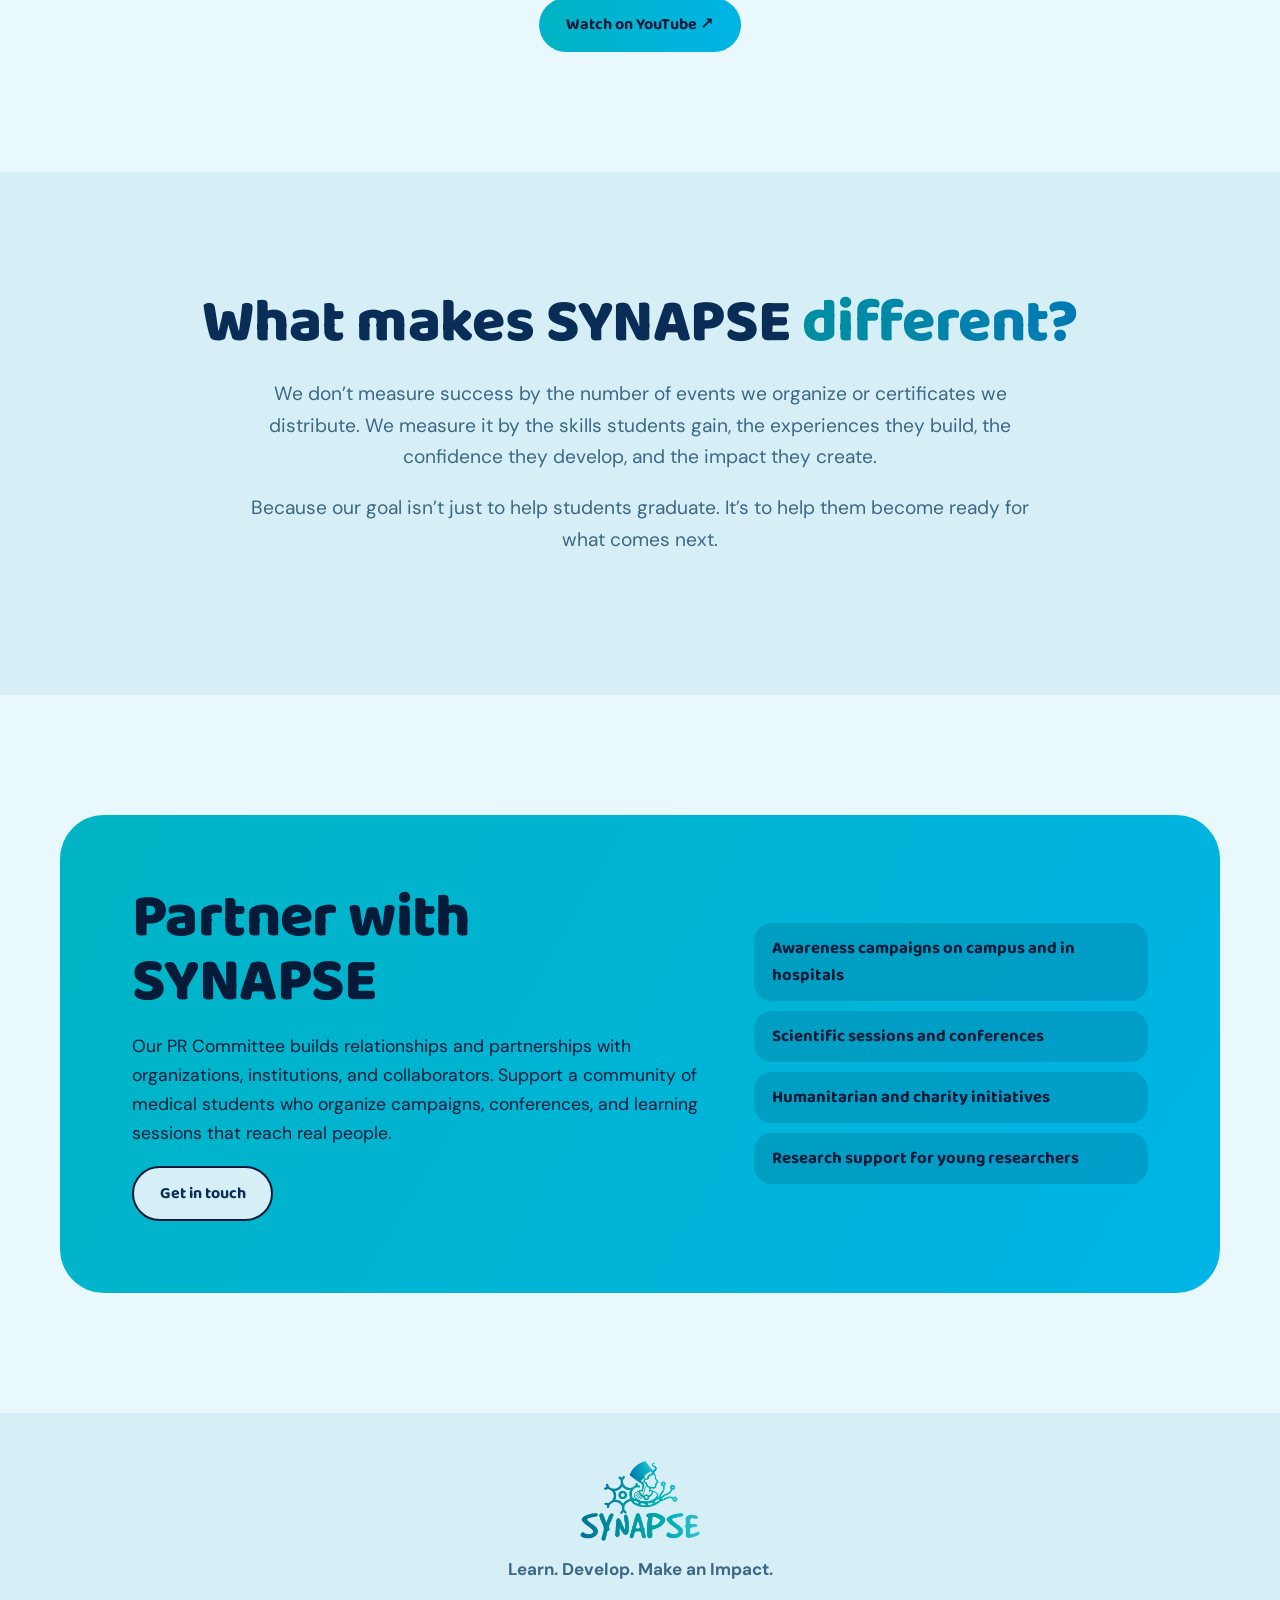
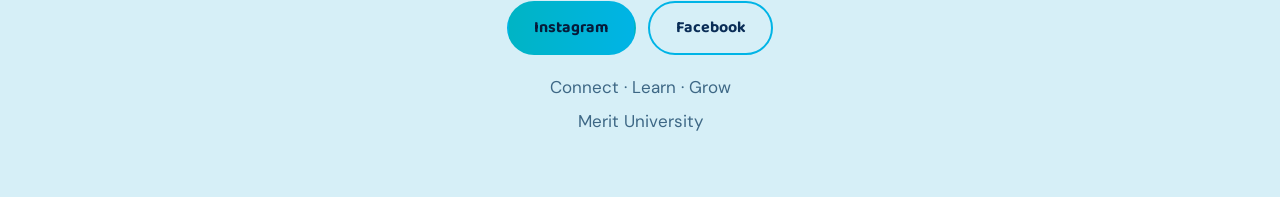
